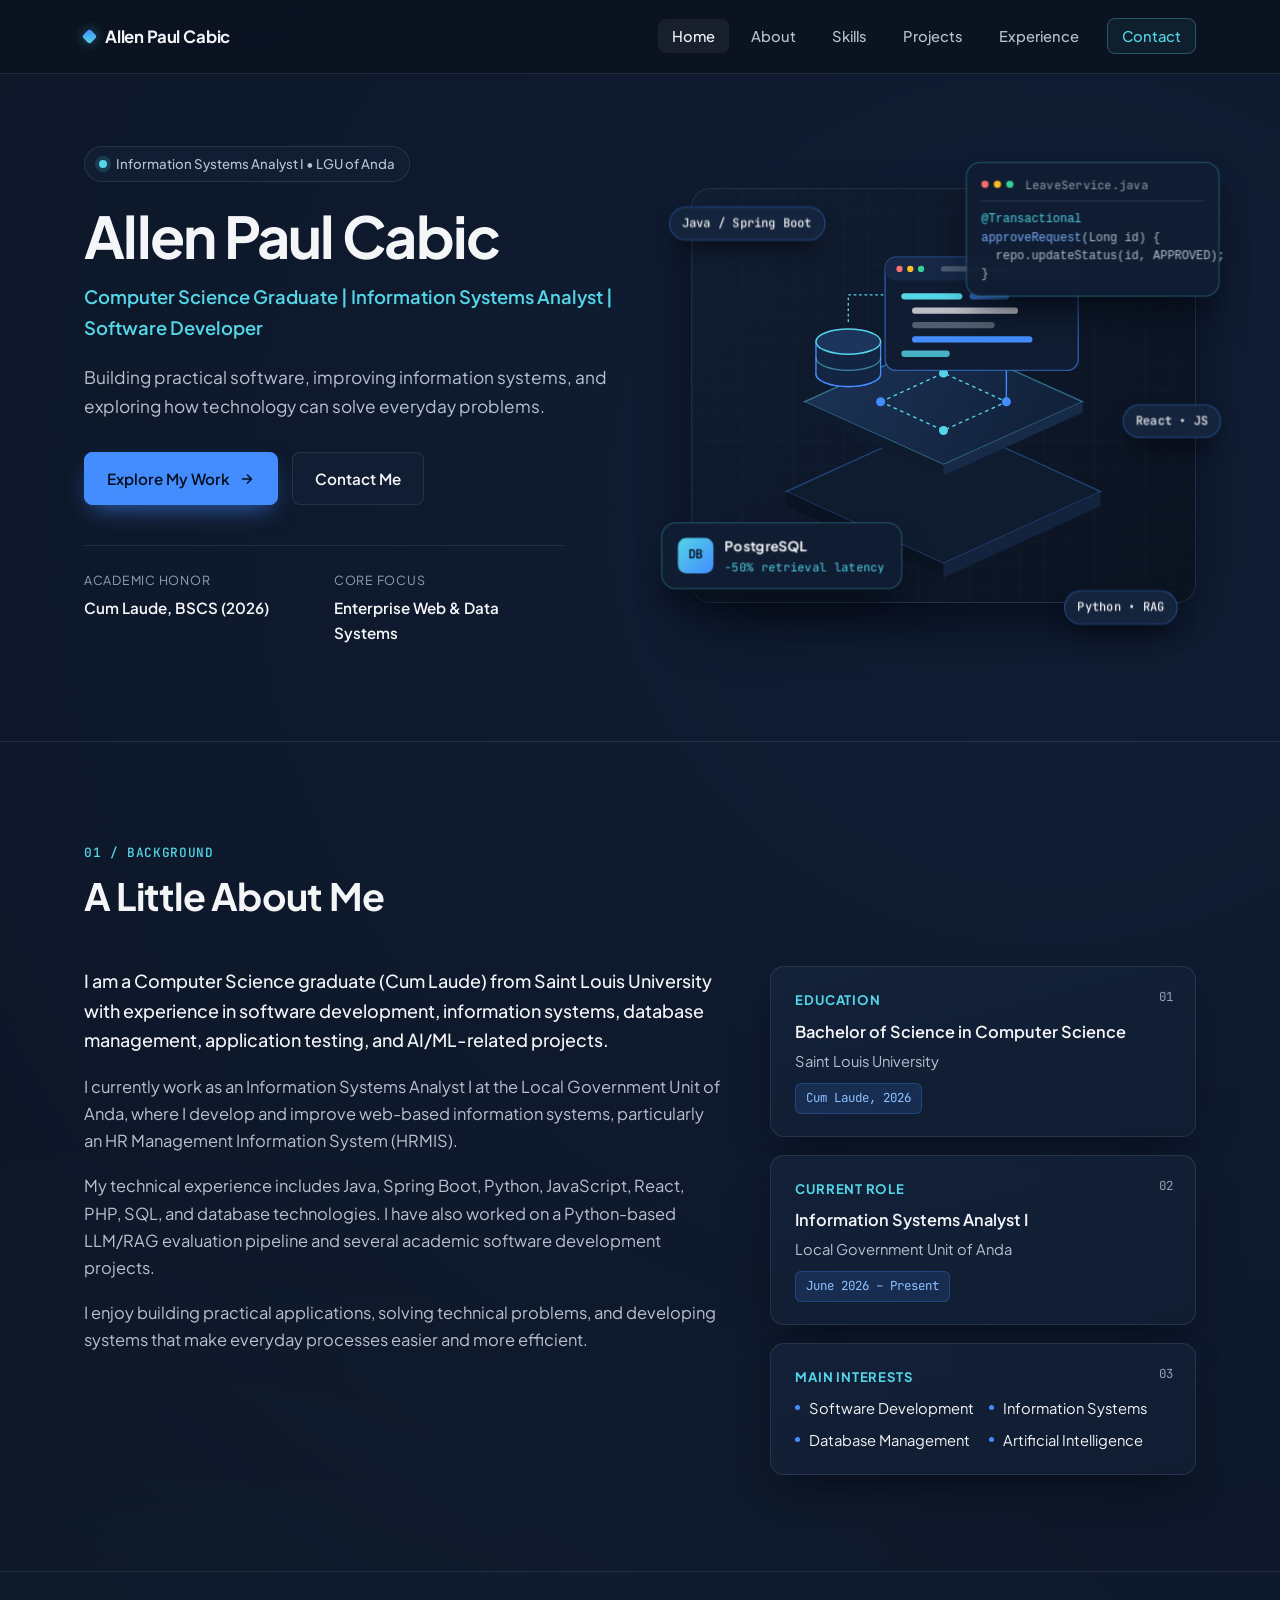
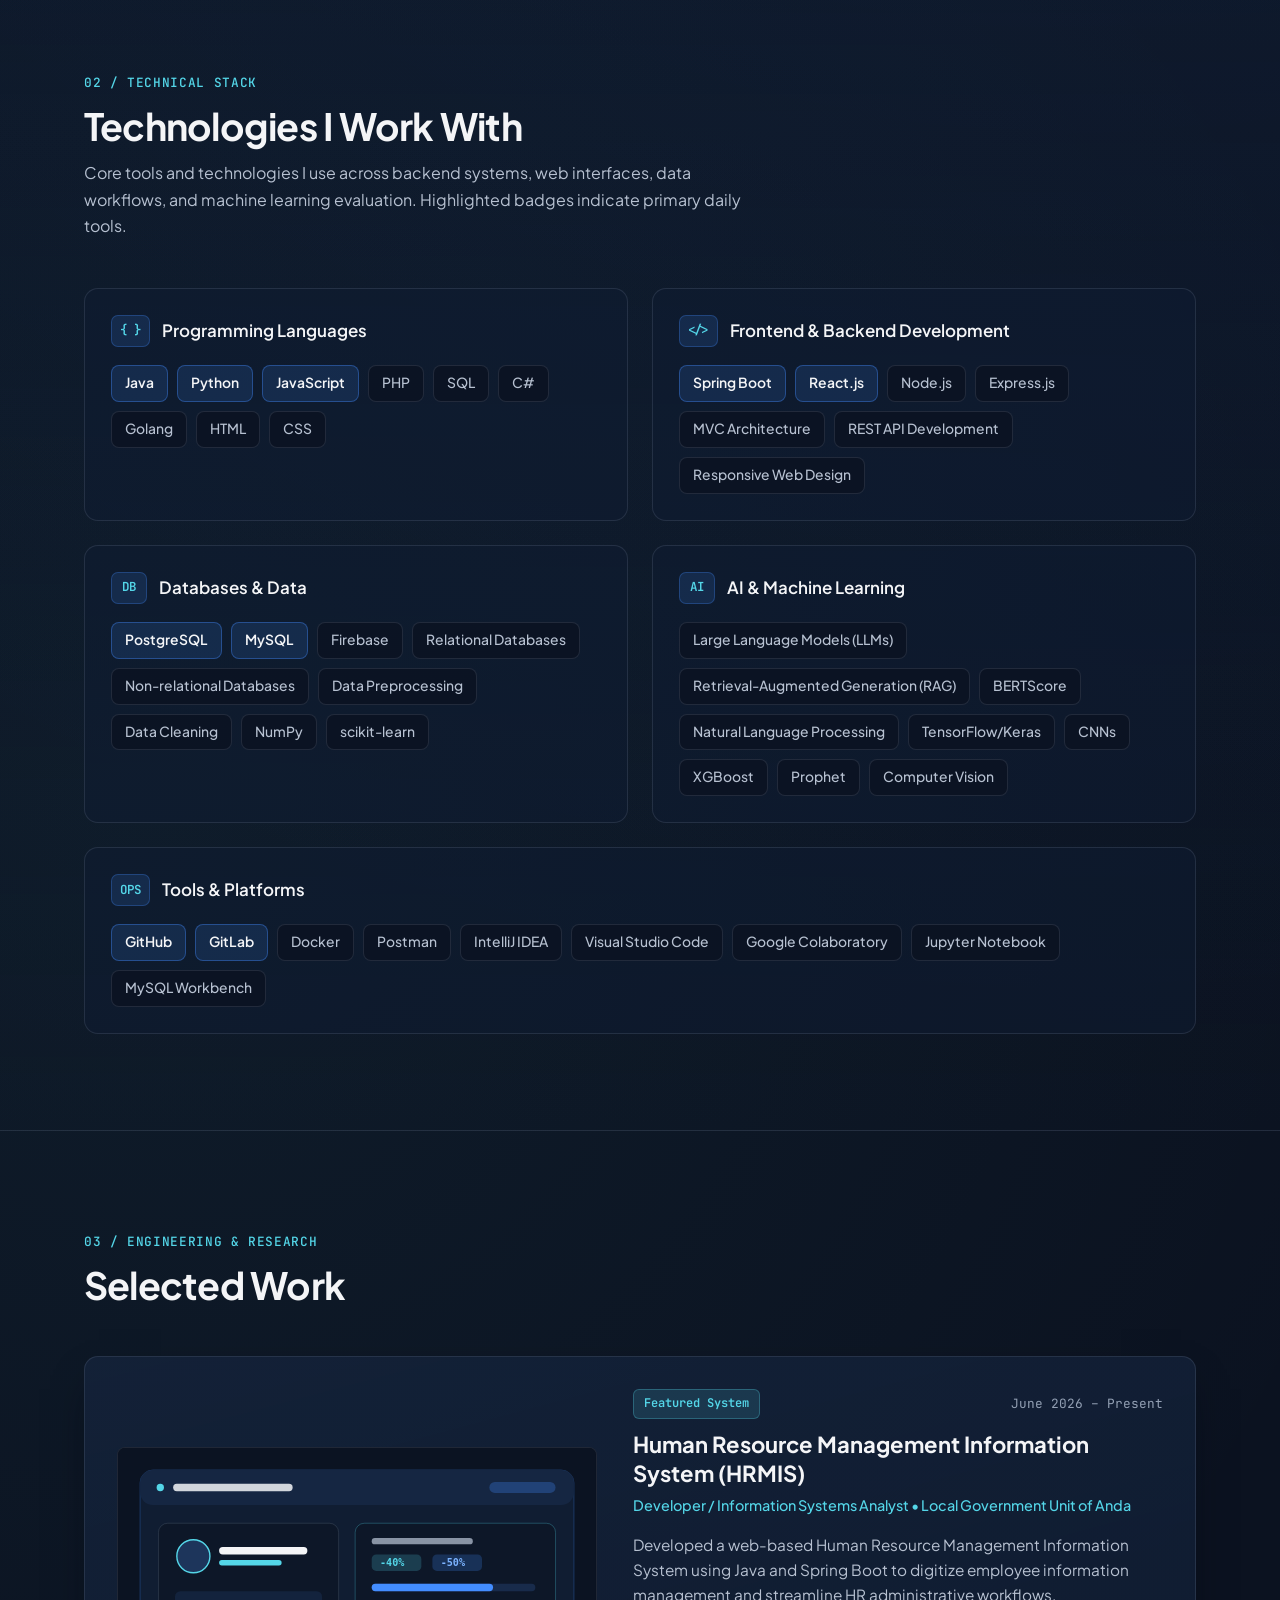
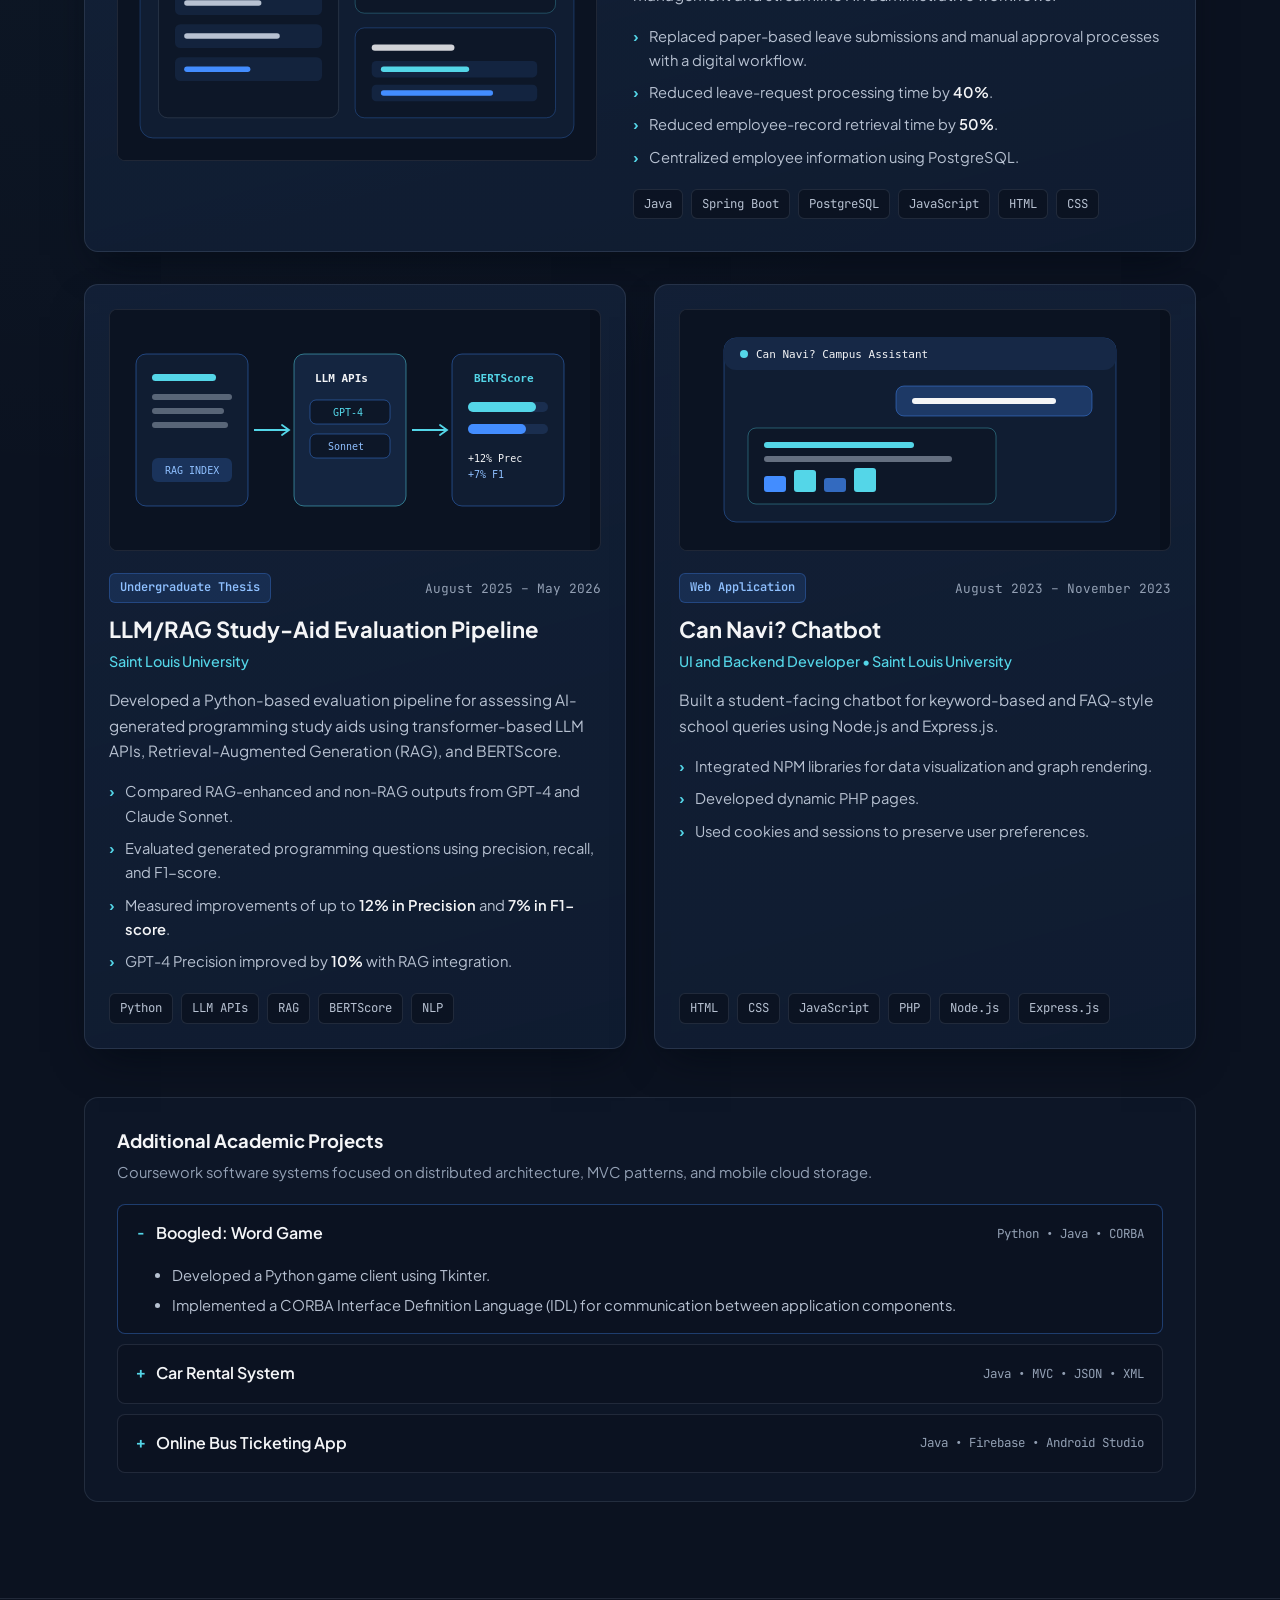
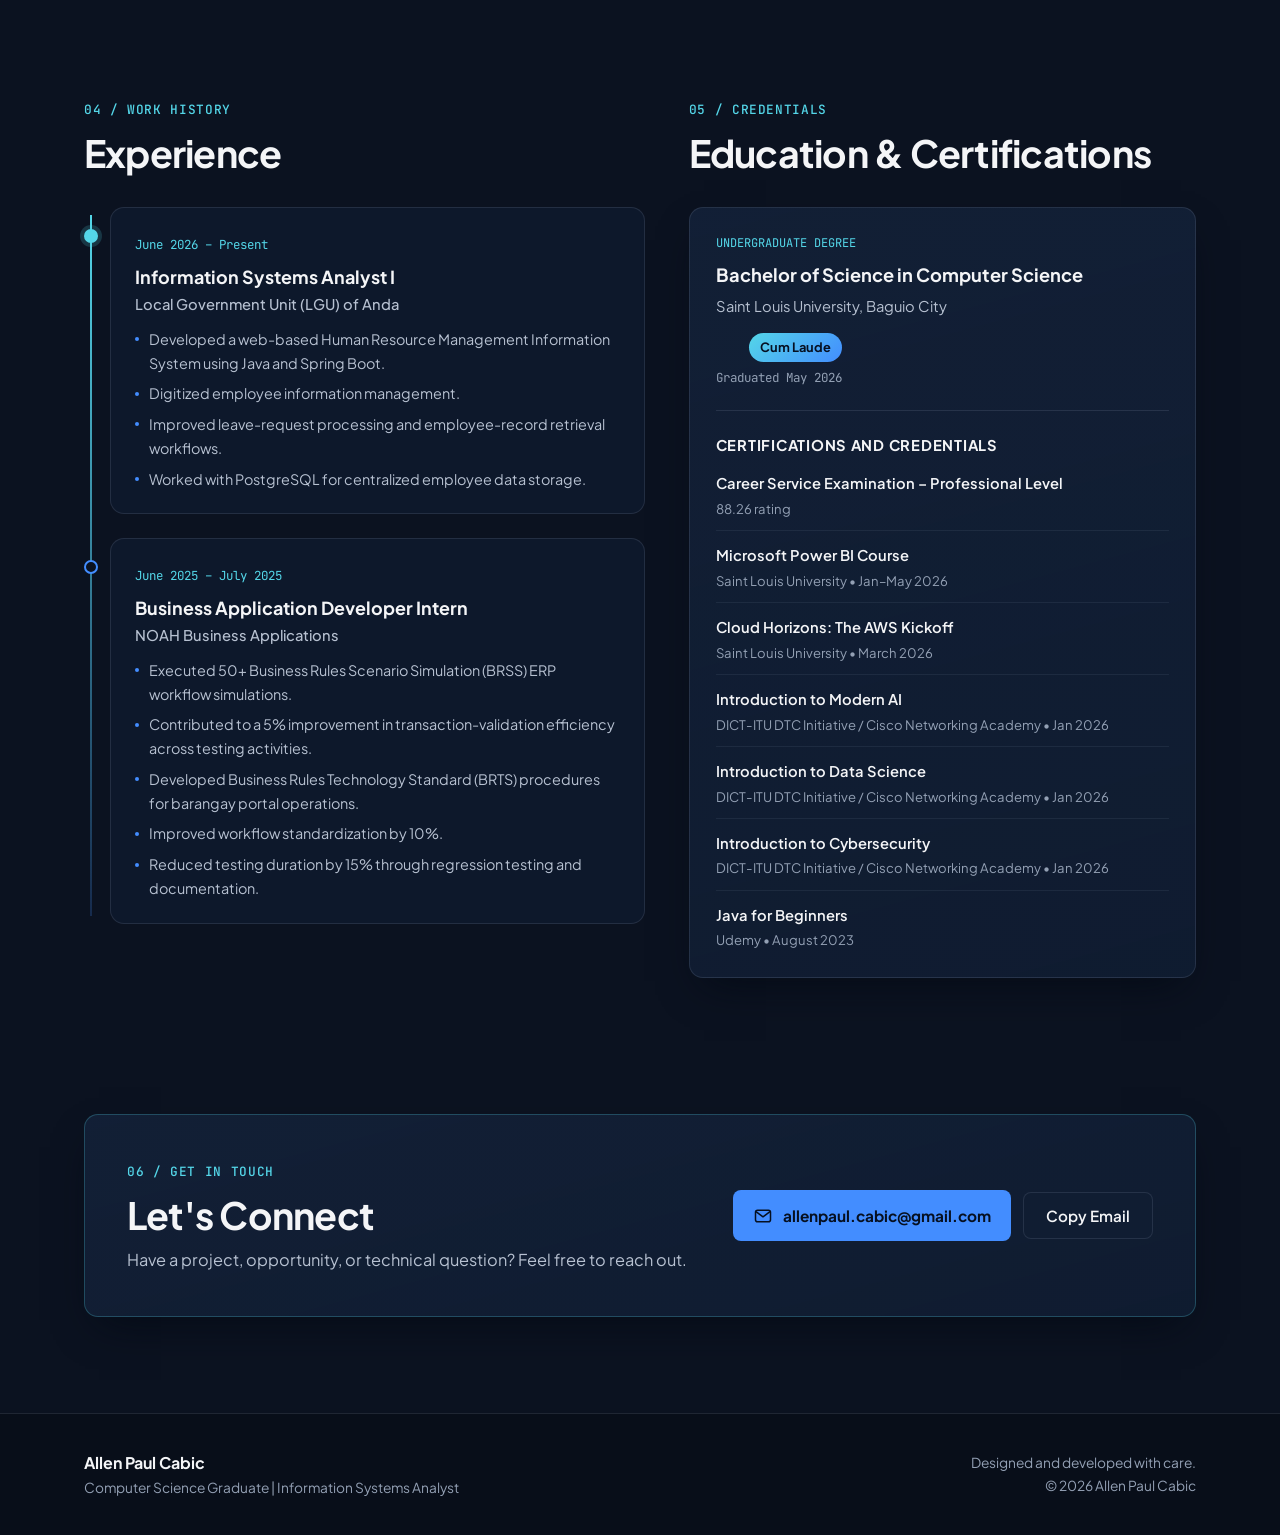
==== index.html @ 2d26e972 "Add files via upload" ====
<!DOCTYPE html>
<html lang="en">
<head>
  <meta charset="UTF-8" />
  <meta name="viewport" content="width=device-width, initial-scale=1.0" />
  <meta
    name="description"
    content="Portfolio of Allen Paul Cabic — Computer Science Graduate (Cum Laude), Information Systems Analyst I, and Software Developer specializing in enterprise web systems, databases, and applied AI."
  />
  <meta name="author" content="Allen Paul Cabic" />
  <title>Allen Paul Cabic | Information Systems Analyst &amp; Software Developer</title>
  <link rel="icon" type="image/svg+xml" href="assets/favicon.svg" />
  <link rel="preconnect" href="https://fonts.googleapis.com" />
  <link rel="preconnect" href="https://fonts.gstatic.com" crossorigin />
  <link
    href="https://fonts.googleapis.com/css2?family=JetBrains+Mono:wght@400;500&family=Plus+Jakarta+Sans:wght@400;500;600;700&display=swap"
    rel="stylesheet"
  />
  <link rel="stylesheet" href="css/style.css" />
</head>
<body>
  <a class="skip-link" href="#main-content">Skip to main content</a>

  <!-- Navigation Bar -->
  <header class="site-header" id="top">
    <nav class="nav-container" aria-label="Primary Navigation">
      <a href="#home" class="brand-logo">
        <span class="brand-mark" aria-hidden="true"></span>
        <span>Allen Paul Cabic</span>
      </a>

      <button
        class="nav-toggle"
        type="button"
        aria-expanded="false"
        aria-controls="nav-menu"
        aria-label="Toggle navigation menu"
      >
        <span class="hamburger-bar"></span>
        <span class="hamburger-bar"></span>
        <span class="hamburger-bar"></span>
      </button>

      <ul class="nav-links" id="nav-menu">
        <li><a href="#home" class="nav-link active">Home</a></li>
        <li><a href="#about" class="nav-link">About</a></li>
        <li><a href="#skills" class="nav-link">Skills</a></li>
        <li><a href="#projects" class="nav-link">Projects</a></li>
        <li><a href="#experience" class="nav-link">Experience</a></li>
        <li><a href="#contact" class="nav-link nav-cta">Contact</a></li>
      </ul>
    </nav>
  </header>

  <main id="main-content">
    <!-- Hero Section -->
    <section class="hero-section" id="home">
      <div class="container hero-grid">
        <div class="hero-copy">
          <div class="status-pill">
            <span class="status-dot" aria-hidden="true"></span>
            <span>Information Systems Analyst I &bull; LGU of Anda</span>
          </div>

          <h1 class="hero-title">Allen Paul Cabic</h1>

          <p class="hero-subtitle">
            Computer Science Graduate | Information Systems Analyst | Software Developer
          </p>

          <p class="hero-intro">
            Building practical software, improving information systems, and exploring how technology can solve everyday problems.
          </p>

          <div class="hero-actions">
            <a href="#projects" class="btn btn-primary">
              <span>Explore My Work</span>
              <svg width="16" height="16" viewBox="0 0 16 16" fill="none" aria-hidden="true">
                <path d="M3.5 8H12.5M12.5 8L8.5 4M12.5 8L8.5 12" stroke="currentColor" stroke-width="1.6" stroke-linecap="round" stroke-linejoin="round"/>
              </svg>
            </a>
            <a href="mailto:allenpaul.cabic@gmail.com" class="btn btn-secondary">
              <span>Contact Me</span>
            </a>
          </div>

          <dl class="hero-metrics" aria-label="Career Highlights">
            <div class="metric-item">
              <dt>Academic Honor</dt>
              <dd>Cum Laude, BSCS (2026)</dd>
            </div>
            <div class="metric-item">
              <dt>Core Focus</dt>
              <dd>Enterprise Web &amp; Data Systems</dd>
            </div>
          </dl>
        </div>

        <!-- 3D Layered Developer Workstation Visual -->
        <div class="hero-stage-wrapper">
          <div class="hero-3d-stage" id="hero-3d-stage">
            <div class="ambient-glow" aria-hidden="true"></div>

            <!-- Base Isometric Architectural Illustration -->
            <div class="layer-base">
              <img
                src="assets/hero-visual.svg"
                alt="3D layered software engineering workspace diagram showing backend service modules, PostgreSQL database architecture, and code editor interfaces"
                class="hero-illustration"
                width="560"
                height="460"
              />
            </div>

            <!-- Floating 3D Layer 1: Spring Boot Service Card -->
            <div class="float-panel panel-service" aria-hidden="true">
              <div class="panel-header">
                <span class="dot red"></span>
                <span class="dot yellow"></span>
                <span class="dot green"></span>
                <span class="panel-filename">LeaveService.java</span>
              </div>
              <pre class="panel-code"><code><span class="tok-kw">@Transactional</span>
<span class="tok-fn">approveRequest</span>(Long id) {
  repo.updateStatus(id, APPROVED);
}</code></pre>
            </div>

            <!-- Floating 3D Layer 2: Database Layer Chip -->
            <div class="float-panel panel-db" aria-hidden="true">
              <div class="db-icon">DB</div>
              <div>
                <span class="panel-label">PostgreSQL</span>
                <span class="panel-sub">-50% retrieval latency</span>
              </div>
            </div>

            <!-- Floating 3D Layer 3: Language & Stack Chips -->
            <div class="float-chip chip-java" aria-hidden="true">Java / Spring Boot</div>
            <div class="float-chip chip-python" aria-hidden="true">Python &bull; RAG</div>
            <div class="float-chip chip-react" aria-hidden="true">React &bull; JS</div>
          </div>
        </div>
      </div>
    </section>

    <!-- About Section -->
    <section class="section about-section" id="about">
      <div class="container">
        <div class="section-header">
          <span class="section-kicker">01 / Background</span>
          <h2 class="section-title">A Little About Me</h2>
        </div>

        <div class="about-layout">
          <div class="about-narrative">
            <p>
              I am a Computer Science graduate (Cum Laude) from Saint Louis University with experience in software development, information systems, database management, application testing, and AI/ML-related projects.
            </p>
            <p>
              I currently work as an Information Systems Analyst I at the Local Government Unit of Anda, where I develop and improve web-based information systems, particularly an HR Management Information System (HRMIS).
            </p>
            <p>
              My technical experience includes Java, Spring Boot, Python, JavaScript, React, PHP, SQL, and database technologies. I have also worked on a Python-based LLM/RAG evaluation pipeline and several academic software development projects.
            </p>
            <p>
              I enjoy building practical applications, solving technical problems, and developing systems that make everyday processes easier and more efficient.
            </p>
          </div>

          <div class="about-cards">
            <article class="depth-card info-card">
              <div class="card-index">01</div>
              <h3>Education</h3>
              <p class="card-primary">Bachelor of Science in Computer Science</p>
              <p class="card-secondary">Saint Louis University</p>
              <span class="card-tag">Cum Laude, 2026</span>
            </article>

            <article class="depth-card info-card">
              <div class="card-index">02</div>
              <h3>Current Role</h3>
              <p class="card-primary">Information Systems Analyst I</p>
              <p class="card-secondary">Local Government Unit of Anda</p>
              <span class="card-tag">June 2026 – Present</span>
            </article>

            <article class="depth-card info-card">
              <div class="card-index">03</div>
              <h3>Main Interests</h3>
              <ul class="interest-list">
                <li>Software Development</li>
                <li>Information Systems</li>
                <li>Database Management</li>
                <li>Artificial Intelligence</li>
              </ul>
            </article>
          </div>
        </div>
      </div>
    </section>

    <!-- Technical Skills Section -->
    <section class="section skills-section" id="skills">
      <div class="container">
        <div class="section-header">
          <span class="section-kicker">02 / Technical Stack</span>
          <h2 class="section-title">Technologies I Work With</h2>
          <p class="section-lead">
            Core tools and technologies I use across backend systems, web interfaces, data workflows, and machine learning evaluation. Highlighted badges indicate primary daily tools.
          </p>
        </div>

        <div class="skills-grid">
          <!-- Category 1 -->
          <div class="skill-group">
            <div class="skill-group-head">
              <span class="skill-code" aria-hidden="true">{ }</span>
              <h3>Programming Languages</h3>
            </div>
            <ul class="skill-tags">
              <li class="skill-tag priority">Java</li>
              <li class="skill-tag priority">Python</li>
              <li class="skill-tag priority">JavaScript</li>
              <li class="skill-tag">PHP</li>
              <li class="skill-tag">SQL</li>
              <li class="skill-tag">C#</li>
              <li class="skill-tag">Golang</li>
              <li class="skill-tag">HTML</li>
              <li class="skill-tag">CSS</li>
            </ul>
          </div>

          <!-- Category 2 -->
          <div class="skill-group">
            <div class="skill-group-head">
              <span class="skill-code" aria-hidden="true">&lt;/&gt;</span>
              <h3>Frontend &amp; Backend Development</h3>
            </div>
            <ul class="skill-tags">
              <li class="skill-tag priority">Spring Boot</li>
              <li class="skill-tag priority">React.js</li>
              <li class="skill-tag">Node.js</li>
              <li class="skill-tag">Express.js</li>
              <li class="skill-tag">MVC Architecture</li>
              <li class="skill-tag">REST API Development</li>
              <li class="skill-tag">Responsive Web Design</li>
            </ul>
          </div>

          <!-- Category 3 -->
          <div class="skill-group">
            <div class="skill-group-head">
              <span class="skill-code" aria-hidden="true">DB</span>
              <h3>Databases &amp; Data</h3>
            </div>
            <ul class="skill-tags">
              <li class="skill-tag priority">PostgreSQL</li>
              <li class="skill-tag priority">MySQL</li>
              <li class="skill-tag">Firebase</li>
              <li class="skill-tag">Relational Databases</li>
              <li class="skill-tag">Non-relational Databases</li>
              <li class="skill-tag">Data Preprocessing</li>
              <li class="skill-tag">Data Cleaning</li>
              <li class="skill-tag">NumPy</li>
              <li class="skill-tag">scikit-learn</li>
            </ul>
          </div>

          <!-- Category 4 -->
          <div class="skill-group">
            <div class="skill-group-head">
              <span class="skill-code" aria-hidden="true">AI</span>
              <h3>AI &amp; Machine Learning</h3>
            </div>
            <ul class="skill-tags">
              <li class="skill-tag">Large Language Models (LLMs)</li>
              <li class="skill-tag">Retrieval-Augmented Generation (RAG)</li>
              <li class="skill-tag">BERTScore</li>
              <li class="skill-tag">Natural Language Processing</li>
              <li class="skill-tag">TensorFlow/Keras</li>
              <li class="skill-tag">CNNs</li>
              <li class="skill-tag">XGBoost</li>
              <li class="skill-tag">Prophet</li>
              <li class="skill-tag">Computer Vision</li>
            </ul>
          </div>

          <!-- Category 5 -->
          <div class="skill-group skill-group-wide">
            <div class="skill-group-head">
              <span class="skill-code" aria-hidden="true">OPS</span>
              <h3>Tools &amp; Platforms</h3>
            </div>
            <ul class="skill-tags">
              <li class="skill-tag priority">GitHub</li>
              <li class="skill-tag priority">GitLab</li>
              <li class="skill-tag">Docker</li>
              <li class="skill-tag">Postman</li>
              <li class="skill-tag">IntelliJ IDEA</li>
              <li class="skill-tag">Visual Studio Code</li>
              <li class="skill-tag">Google Colaboratory</li>
              <li class="skill-tag">Jupyter Notebook</li>
              <li class="skill-tag">MySQL Workbench</li>
            </ul>
          </div>
        </div>
      </div>
    </section>

    <!-- Featured Projects Section -->
    <section class="section projects-section" id="projects">
      <div class="container">
        <div class="section-header">
          <span class="section-kicker">03 / Engineering &amp; Research</span>
          <h2 class="section-title">Selected Work</h2>
        </div>

        <!-- Flagship Featured Project -->
        <article class="project-featured depth-card" data-tilt>
          <div class="project-featured-visual">
            <img
              src="assets/project-hrmis.svg"
              alt="Architectural diagram of the Human Resource Management Information System showing employee records, leave routing, and PostgreSQL storage"
              width="520"
              height="340"
              loading="lazy"
            />
          </div>

          <div class="project-featured-body">
            <div class="project-meta-top">
              <span class="project-badge">Featured System</span>
              <span class="project-period">June 2026 – Present</span>
            </div>

            <h3 class="project-title">Human Resource Management Information System (HRMIS)</h3>
            <p class="project-role">
              Developer / Information Systems Analyst &bull; Local Government Unit of Anda
            </p>

            <p class="project-desc">
              Developed a web-based Human Resource Management Information System using Java and Spring Boot to digitize employee information management and streamline HR administrative workflows.
            </p>

            <ul class="project-highlights">
              <li>Replaced paper-based leave submissions and manual approval processes with a digital workflow.</li>
              <li>Reduced leave-request processing time by <strong>40%</strong>.</li>
              <li>Reduced employee-record retrieval time by <strong>50%</strong>.</li>
              <li>Centralized employee information using PostgreSQL.</li>
            </ul>

            <ul class="tech-pills" aria-label="Technologies used">
              <li>Java</li>
              <li>Spring Boot</li>
              <li>PostgreSQL</li>
              <li>JavaScript</li>
              <li>HTML</li>
              <li>CSS</li>
            </ul>
          </div>
        </article>

        <!-- Secondary Featured Projects (2-Column Asymmetric Split) -->
        <div class="projects-secondary-grid">
          <!-- Project 2 -->
          <article class="project-card depth-card" data-tilt>
            <div class="project-card-visual">
              <img
                src="assets/project-rag.svg"
                alt="Pipeline diagram comparing RAG-enhanced and baseline LLM study-aid generation evaluated with BERTScore"
                width="480"
                height="240"
                loading="lazy"
              />
            </div>

            <div class="project-card-body">
              <div class="project-meta-top">
                <span class="project-badge secondary">Undergraduate Thesis</span>
                <span class="project-period">August 2025 – May 2026</span>
              </div>

              <h3 class="project-title">LLM/RAG Study-Aid Evaluation Pipeline</h3>
              <p class="project-role">Saint Louis University</p>

              <p class="project-desc">
                Developed a Python-based evaluation pipeline for assessing AI-generated programming study aids using transformer-based LLM APIs, Retrieval-Augmented Generation (RAG), and BERTScore.
              </p>

              <ul class="project-highlights">
                <li>Compared RAG-enhanced and non-RAG outputs from GPT-4 and Claude Sonnet.</li>
                <li>Evaluated generated programming questions using precision, recall, and F1-score.</li>
                <li>Measured improvements of up to <strong>12% in Precision</strong> and <strong>7% in F1-score</strong>.</li>
                <li>GPT-4 Precision improved by <strong>10%</strong> with RAG integration.</li>
              </ul>

              <ul class="tech-pills" aria-label="Technologies used">
                <li>Python</li>
                <li>LLM APIs</li>
                <li>RAG</li>
                <li>BERTScore</li>
                <li>NLP</li>
              </ul>
            </div>
          </article>

          <!-- Project 3 -->
          <article class="project-card depth-card" data-tilt>
            <div class="project-card-visual">
              <img
                src="assets/project-cannavi.svg"
                alt="Interface schematic of the Can Navi student chatbot and session-aware campus query flow"
                width="480"
                height="240"
                loading="lazy"
              />
            </div>

            <div class="project-card-body">
              <div class="project-meta-top">
                <span class="project-badge secondary">Web Application</span>
                <span class="project-period">August 2023 – November 2023</span>
              </div>

              <h3 class="project-title">Can Navi? Chatbot</h3>
              <p class="project-role">UI and Backend Developer &bull; Saint Louis University</p>

              <p class="project-desc">
                Built a student-facing chatbot for keyword-based and FAQ-style school queries using Node.js and Express.js.
              </p>

              <ul class="project-highlights">
                <li>Integrated NPM libraries for data visualization and graph rendering.</li>
                <li>Developed dynamic PHP pages.</li>
                <li>Used cookies and sessions to preserve user preferences.</li>
              </ul>

              <ul class="tech-pills" aria-label="Technologies used">
                <li>HTML</li>
                <li>CSS</li>
                <li>JavaScript</li>
                <li>PHP</li>
                <li>Node.js</li>
                <li>Express.js</li>
              </ul>
            </div>
          </article>
        </div>

        <!-- Additional Academic Projects -->
        <div class="academic-archive">
          <div class="archive-header">
            <h3>Additional Academic Projects</h3>
            <p>Coursework software systems focused on distributed architecture, MVC patterns, and mobile cloud storage.</p>
          </div>

          <div class="archive-list">
            <details class="archive-item" open>
              <summary class="archive-summary">
                <span class="archive-title">Boogled: Word Game</span>
                <span class="archive-tech-inline">Python &bull; Java &bull; CORBA</span>
              </summary>
              <div class="archive-content">
                <ul>
                  <li>Developed a Python game client using Tkinter.</li>
                  <li>Implemented a CORBA Interface Definition Language (IDL) for communication between application components.</li>
                </ul>
              </div>
            </details>

            <details class="archive-item">
              <summary class="archive-summary">
                <span class="archive-title">Car Rental System</span>
                <span class="archive-tech-inline">Java &bull; MVC &bull; JSON &bull; XML</span>
              </summary>
              <div class="archive-content">
                <ul>
                  <li>Built a Java client-server application using MVC architecture.</li>
                  <li>Used JSON and XML to store and retrieve rental records.</li>
                </ul>
              </div>
            </details>

            <details class="archive-item">
              <summary class="archive-summary">
                <span class="archive-title">Online Bus Ticketing App</span>
                <span class="archive-tech-inline">Java &bull; Firebase &bull; Android Studio</span>
              </summary>
              <div class="archive-content">
                <ul>
                  <li>Integrated Firebase for online data management.</li>
                  <li>Created reusable methods and functions.</li>
                  <li>Improved application stability and maintainability.</li>
                </ul>
              </div>
            </details>
          </div>
        </div>
      </div>
    </section>

    <!-- Experience & Education Section -->
    <section class="section career-section" id="experience">
      <div class="container">
        <div class="career-grid">
          <!-- Experience Timeline -->
          <div class="experience-column">
            <div class="section-header compact">
              <span class="section-kicker">04 / Work History</span>
              <h2 class="section-title">Experience</h2>
            </div>

            <div class="timeline">
              <article class="timeline-item">
                <div class="timeline-marker active" aria-hidden="true"></div>
                <div class="timeline-card">
                  <span class="timeline-date">June 2026 – Present</span>
                  <h3>Information Systems Analyst I</h3>
                  <p class="timeline-org">Local Government Unit (LGU) of Anda</p>
                  <ul class="timeline-list">
                    <li>Developed a web-based Human Resource Management Information System using Java and Spring Boot.</li>
                    <li>Digitized employee information management.</li>
                    <li>Improved leave-request processing and employee-record retrieval workflows.</li>
                    <li>Worked with PostgreSQL for centralized employee data storage.</li>
                  </ul>
                </div>
              </article>

              <article class="timeline-item">
                <div class="timeline-marker" aria-hidden="true"></div>
                <div class="timeline-card">
                  <span class="timeline-date">June 2025 – July 2025</span>
                  <h3>Business Application Developer Intern</h3>
                  <p class="timeline-org">NOAH Business Applications</p>
                  <ul class="timeline-list">
                    <li>Executed 50+ Business Rules Scenario Simulation (BRSS) ERP workflow simulations.</li>
                    <li>Contributed to a 5% improvement in transaction-validation efficiency across testing activities.</li>
                    <li>Developed Business Rules Technology Standard (BRTS) procedures for barangay portal operations.</li>
                    <li>Improved workflow standardization by 10%.</li>
                    <li>Reduced testing duration by 15% through regression testing and documentation.</li>
                  </ul>
                </div>
              </article>
            </div>
          </div>

          <!-- Education & Certifications -->
          <div class="education-column" id="education">
            <div class="section-header compact">
              <span class="section-kicker">05 / Credentials</span>
              <h2 class="section-title">Education &amp; Certifications</h2>
            </div>

            <div class="education-panel depth-card">
              <div class="degree-header">
                <div>
                  <span class="degree-label">Undergraduate Degree</span>
                  <h3>Bachelor of Science in Computer Science</h3>
                  <p class="degree-school">Saint Louis University, Baguio City</p>
                </div>
                <div class="degree-badges">
                  <span class="honor-pill">Cum Laude</span>
                  <span class="grad-date">Graduated May 2026</span>
                </div>
              </div>

              <hr class="panel-divider" />

              <h4 class="cert-heading">Certifications and Credentials</h4>
              <ul class="cert-list">
                <li>
                  <span class="cert-name">Career Service Examination – Professional Level</span>
                  <span class="cert-meta">88.26 rating</span>
                </li>
                <li>
                  <span class="cert-name">Microsoft Power BI Course</span>
                  <span class="cert-meta">Saint Louis University &bull; Jan–May 2026</span>
                </li>
                <li>
                  <span class="cert-name">Cloud Horizons: The AWS Kickoff</span>
                  <span class="cert-meta">Saint Louis University &bull; March 2026</span>
                </li>
                <li>
                  <span class="cert-name">Introduction to Modern AI</span>
                  <span class="cert-meta">DICT-ITU DTC Initiative / Cisco Networking Academy &bull; Jan 2026</span>
                </li>
                <li>
                  <span class="cert-name">Introduction to Data Science</span>
                  <span class="cert-meta">DICT-ITU DTC Initiative / Cisco Networking Academy &bull; Jan 2026</span>
                </li>
                <li>
                  <span class="cert-name">Introduction to Cybersecurity</span>
                  <span class="cert-meta">DICT-ITU DTC Initiative / Cisco Networking Academy &bull; Jan 2026</span>
                </li>
                <li>
                  <span class="cert-name">Java for Beginners</span>
                  <span class="cert-meta">Udemy &bull; August 2023</span>
                </li>
              </ul>
            </div>
          </div>
        </div>
      </div>
    </section>

    <!-- Contact Section -->
    <section class="section contact-section" id="contact">
      <div class="container">
        <div class="contact-box depth-card">
          <div class="contact-copy">
            <span class="section-kicker">06 / Get In Touch</span>
            <h2 class="section-title">Let's Connect</h2>
            <p class="contact-text">
              Have a project, opportunity, or technical question? Feel free to reach out.
            </p>
          </div>

          <div class="contact-actions">
            <a href="mailto:allenpaul.cabic@gmail.com" class="email-link">
              <svg width="20" height="20" viewBox="0 0 24 24" fill="none" aria-hidden="true">
                <rect x="3" y="5" width="18" height="14" rx="2.5" stroke="currentColor" stroke-width="1.8"/>
                <path d="M4 7L12 13L20 7" stroke="currentColor" stroke-width="1.8" stroke-linecap="round" stroke-linejoin="round"/>
              </svg>
              <span>allenpaul.cabic@gmail.com</span>
            </a>

            <button
              type="button"
              class="btn btn-secondary copy-btn"
              id="copy-email-btn"
              data-email="allenpaul.cabic@gmail.com"
            >
              <span id="copy-btn-label">Copy Email</span>
            </button>
            <span class="sr-only" id="copy-status" aria-live="polite"></span>
          </div>
        </div>
      </div>
    </section>
  </main>

  <!-- Footer -->
  <footer class="site-footer">
    <div class="container footer-inner">
      <div>
        <p class="footer-name">Allen Paul Cabic</p>
        <p class="footer-role">Computer Science Graduate | Information Systems Analyst</p>
      </div>
      <div class="footer-right">
        <p class="footer-note">Designed and developed with care.</p>
        <p class="footer-copy">&copy; <span id="current-year">2026</span> Allen Paul Cabic</p>
      </div>
    </div>
  </footer>

  <script src="js/script.js"></script>
</body>
</html>
---- css/style.css ----
/* ==========================================================================
   Allen Paul Cabic — Personal Portfolio Stylesheet
   Palette: Deep Navy, Midnight Slate, Off-White, Electric Blue & Cyan
   ========================================================================== */

:root {
  /* Core Palette */
  --bg-dark: #0B1220;
  --bg-navy: #101D32;
  --bg-elevated: #15243D;
  --bg-card: rgba(16, 29, 50, 0.78);
  --text-primary: #F4F5F7;
  --text-secondary: #B7C1D1;
  --text-muted: #93A0B4;
  --accent-blue: #438DFF;
  --accent-cyan: #54D6E8;

  /* Borders & Depth */
  --border-subtle: rgba(148, 163, 184, 0.16);
  --border-highlight: rgba(84, 214, 232, 0.34);
  --shadow-card: 0 18px 40px -15px rgba(3, 8, 18, 0.75);
  --shadow-3d: 0 28px 60px -18px rgba(2, 6, 15, 0.88);

  /* Typography */
  --font-sans: 'Plus Jakarta Sans', -apple-system, BlinkMacSystemFont, 'Segoe UI', Roboto, sans-serif;
  --font-mono: 'JetBrains Mono', ui-monospace, SFMono-Regular, Menlo, Consolas, monospace;

  /* Layout & Spacing */
  --container-max: 1160px;
  --nav-height: 74px;
  --radius-sm: 8px;
  --radius-md: 14px;
  --radius-lg: 20px;

  /* Motion */
  --ease-out: cubic-bezier(0.22, 1, 0.36, 1);
}

/* Reset & Base */
*,
*::before,
*::after {
  box-sizing: border-box;
}

html {
  scroll-behavior: smooth;
  scroll-padding-top: calc(var(--nav-height) + 20px);
}

body {
  margin: 0;
  font-family: var(--font-sans);
  background-color: var(--bg-dark);
  color: var(--text-primary);
  line-height: 1.65;
  -webkit-font-smoothing: antialiased;
  overflow-x: hidden;
  background-image:
    radial-gradient(circle at 82% 8%, rgba(67, 141, 255, 0.09), transparent 36%),
    radial-gradient(circle at 12% 38%, rgba(84, 214, 232, 0.05), transparent 32%);
}

img,
svg {
  display: block;
  max-width: 100%;
  height: auto;
}

a {
  color: inherit;
  text-decoration: none;
}

ul,
ol,
dl {
  margin: 0;
  padding: 0;
  list-style: none;
}

h1,
h2,
h3,
h4,
p,
dd,
dt {
  margin: 0;
}

/* Accessibility Helpers */
.skip-link {
  position: absolute;
  top: -48px;
  left: 16px;
  background: var(--accent-blue);
  color: #07101E;
  font-weight: 700;
  padding: 10px 16px;
  border-radius: var(--radius-sm);
  z-index: 1000;
  transition: top 0.2s ease;
}

.skip-link:focus {
  top: 14px;
}

.sr-only {
  position: absolute;
  width: 1px;
  height: 1px;
  padding: 0;
  margin: -1px;
  overflow: hidden;
  clip: rect(0, 0, 0, 0);
  white-space: nowrap;
  border: 0;
}

:focus-visible {
  outline: 2px solid var(--accent-cyan);
  outline-offset: 3px;
}

/* Layout Container */
.container {
  width: 100%;
  max-width: var(--container-max);
  margin: 0 auto;
  padding: 0 24px;
}

.section {
  padding: 96px 0;
  position: relative;
}

/* ==========================================================================
   Navigation Bar
   ========================================================================== */
.site-header {
  position: sticky;
  top: 0;
  z-index: 500;
  height: var(--nav-height);
  background: rgba(11, 18, 32, 0.84);
  backdrop-filter: blur(12px);
  -webkit-backdrop-filter: blur(12px);
  border-bottom: 1px solid var(--border-subtle);
}

.nav-container {
  max-width: var(--container-max);
  height: 100%;
  margin: 0 auto;
  padding: 0 24px;
  display: flex;
  align-items: center;
  justify-content: space-between;
}

.brand-logo {
  display: inline-flex;
  align-items: center;
  gap: 10px;
  font-weight: 700;
  font-size: 1.05rem;
  letter-spacing: -0.01em;
  color: var(--text-primary);
}

.brand-mark {
  width: 11px;
  height: 11px;
  border-radius: 3px;
  background: linear-gradient(135deg, var(--accent-blue), var(--accent-cyan));
  transform: rotate(45deg);
  box-shadow: 0 0 12px rgba(84, 214, 232, 0.45);
}

.nav-links {
  display: flex;
  align-items: center;
  gap: 8px;
}

.nav-link {
  padding: 8px 14px;
  font-size: 0.92rem;
  font-weight: 500;
  color: var(--text-secondary);
  border-radius: var(--radius-sm);
  transition: color 0.2s ease, background-color 0.2s ease;
}

.nav-link:hover,
.nav-link.active {
  color: var(--text-primary);
  background: rgba(255, 255, 255, 0.05);
}

.nav-link.nav-cta {
  margin-left: 6px;
  color: var(--accent-cyan);
  border: 1px solid rgba(84, 214, 232, 0.32);
  background: rgba(84, 214, 232, 0.06);
}

.nav-link.nav-cta:hover {
  background: rgba(84, 214, 232, 0.14);
}

.nav-toggle {
  display: none;
  flex-direction: column;
  justify-content: center;
  gap: 5px;
  width: 42px;
  height: 42px;
  background: transparent;
  border: 1px solid var(--border-subtle);
  border-radius: var(--radius-sm);
  cursor: pointer;
  padding: 9px;
}

.hamburger-bar {
  width: 100%;
  height: 2px;
  background: var(--text-primary);
  border-radius: 2px;
  transition: transform 0.25s ease, opacity 0.25s ease;
}

/* ==========================================================================
   Hero Section & 3D Layered Stage
   ========================================================================== */
.hero-section {
  padding: 72px 0 96px;
  border-bottom: 1px solid var(--border-subtle);
}

.hero-grid {
  display: grid;
  grid-template-columns: 1.05fr 0.95fr;
  align-items: center;
  gap: 48px;
}

.status-pill {
  display: inline-flex;
  align-items: center;
  gap: 9px;
  padding: 6px 14px;
  border-radius: 999px;
  background: var(--bg-navy);
  border: 1px solid var(--border-subtle);
  font-size: 0.83rem;
  font-weight: 500;
  color: var(--text-secondary);
  margin-bottom: 22px;
}

.status-dot {
  width: 8px;
  height: 8px;
  border-radius: 50%;
  background: var(--accent-cyan);
  box-shadow: 0 0 0 4px rgba(84, 214, 232, 0.16);
}

.hero-title {
  font-size: clamp(2.4rem, 4.5vw, 3.65rem);
  font-weight: 700;
  line-height: 1.12;
  letter-spacing: -0.03em;
  color: var(--text-primary);
  margin-bottom: 14px;
}

.hero-subtitle {
  font-size: clamp(1rem, 1.5vw, 1.15rem);
  font-weight: 600;
  color: var(--accent-cyan);
  margin-bottom: 20px;
}

.hero-intro {
  font-size: 1.08rem;
  color: var(--text-secondary);
  max-width: 54ch;
  margin-bottom: 32px;
}

.hero-actions {
  display: flex;
  flex-wrap: wrap;
  gap: 14px;
  margin-bottom: 40px;
}

/* Buttons */
.btn {
  display: inline-flex;
  align-items: center;
  justify-content: center;
  gap: 9px;
  padding: 13px 22px;
  border-radius: var(--radius-sm);
  font-family: var(--font-sans);
  font-size: 0.95rem;
  font-weight: 600;
  cursor: pointer;
  transition: transform 0.2s var(--ease-out), background-color 0.2s ease, border-color 0.2s ease, box-shadow 0.2s ease;
}

.btn-primary {
  background: var(--accent-blue);
  color: #061021;
  border: 1px solid var(--accent-blue);
  box-shadow: 0 10px 24px -8px rgba(67, 141, 255, 0.65);
}

.btn-primary:hover {
  background: #5B9CFF;
  transform: translateY(-2px);
}

.btn-secondary {
  background: var(--bg-navy);
  color: var(--text-primary);
  border: 1px solid var(--border-subtle);
}

.btn-secondary:hover {
  border-color: var(--accent-cyan);
  background: var(--bg-elevated);
  transform: translateY(-2px);
}

/* Hero Metrics Strip */
.hero-metrics {
  display: grid;
  grid-template-columns: repeat(2, minmax(0, 1fr));
  gap: 20px;
  padding-top: 24px;
  border-top: 1px solid var(--border-subtle);
  max-width: 480px;
}

.metric-item dt {
  font-size: 0.78rem;
  text-transform: uppercase;
  letter-spacing: 0.06em;
  color: var(--text-muted);
  margin-bottom: 4px;
}

.metric-item dd {
  font-size: 0.95rem;
  font-weight: 600;
  color: var(--text-primary);
}

/* 3D Workstation Illustration Stage */
.hero-stage-wrapper {
  perspective: 1100px;
  display: flex;
  justify-content: center;
}

.hero-3d-stage {
  position: relative;
  width: 100%;
  max-width: 520px;
  transform-style: preserve-3d;
  transition: transform 0.18s ease-out;
}

.ambient-glow {
  position: absolute;
  inset: 12%;
  background: radial-gradient(circle, rgba(67, 141, 255, 0.22), rgba(84, 214, 232, 0.06) 55%, transparent 72%);
  filter: blur(24px);
  z-index: 0;
  pointer-events: none;
}

.layer-base {
  position: relative;
  z-index: 1;
  transform: translateZ(0px);
  border-radius: var(--radius-lg);
  border: 1px solid var(--border-subtle);
  background: linear-gradient(160deg, rgba(16, 29, 50, 0.9), rgba(11, 18, 32, 0.95));
  box-shadow: var(--shadow-3d);
  overflow: hidden;
}

.hero-illustration {
  width: 100%;
  height: auto;
}

/* Elevated 3D Floating Panels */
.float-panel {
  position: absolute;
  z-index: 2;
  background: rgba(16, 29, 50, 0.94);
  border: 1px solid var(--border-highlight);
  border-radius: var(--radius-md);
  box-shadow: 0 20px 35px -12px rgba(2, 6, 15, 0.85);
  pointer-events: none;
}

.panel-service {
  top: -18px;
  right: -14px;
  width: 245px;
  padding: 12px 14px;
  transform: translateZ(38px);
  animation: floatSlow 6s ease-in-out infinite;
}

.panel-header {
  display: flex;
  align-items: center;
  gap: 5px;
  margin-bottom: 8px;
  padding-bottom: 6px;
  border-bottom: 1px solid var(--border-subtle);
}

.dot {
  width: 7px;
  height: 7px;
  border-radius: 50%;
}

.dot.red { background: #F87171; }
.dot.yellow { background: #FBBF24; }
.dot.green { background: #34D399; }

.panel-filename {
  margin-left: 6px;
  font-family: var(--font-mono);
  font-size: 0.7rem;
  color: var(--text-muted);
}

.panel-code {
  margin: 0;
  font-family: var(--font-mono);
  font-size: 0.72rem;
  line-height: 1.45;
  color: var(--text-secondary);
}

.tok-kw { color: var(--accent-cyan); }
.tok-fn { color: #7CB3FF; }

.panel-db {
  bottom: 22px;
  left: -18px;
  display: flex;
  align-items: center;
  gap: 11px;
  padding: 11px 15px;
  transform: translateZ(46px);
  animation: floatSlow 7s ease-in-out infinite reverse;
}

.db-icon {
  width: 34px;
  height: 34px;
  border-radius: 8px;
  display: grid;
  place-items: center;
  font-family: var(--font-mono);
  font-size: 0.75rem;
  font-weight: 700;
  color: #061021;
  background: linear-gradient(135deg, var(--accent-cyan), var(--accent-blue));
}

.panel-label {
  display: block;
  font-size: 0.82rem;
  font-weight: 700;
  color: var(--text-primary);
}

.panel-sub {
  display: block;
  font-family: var(--font-mono);
  font-size: 0.7rem;
  color: var(--accent-cyan);
}

.float-chip {
  position: absolute;
  z-index: 3;
  padding: 6px 12px;
  border-radius: 999px;
  background: var(--bg-elevated);
  border: 1px solid rgba(67, 141, 255, 0.4);
  font-family: var(--font-mono);
  font-size: 0.73rem;
  font-weight: 500;
  color: var(--text-primary);
  box-shadow: 0 12px 24px -8px rgba(0, 0, 0, 0.7);
  pointer-events: none;
}

.chip-java {
  top: 24px;
  left: -14px;
  transform: translateZ(32px);
}

.chip-python {
  bottom: -14px;
  right: 26px;
  transform: translateZ(36px);
}

.chip-react {
  top: 52%;
  right: -18px;
  transform: translateZ(28px);
}

@keyframes floatSlow {
  0%, 100% {
    margin-top: 0px;
  }
  50% {
    margin-top: -8px;
  }
}

/* ==========================================================================
   Section Headers & Shared 3D Depth Cards
   ========================================================================== */
.section-header {
  margin-bottom: 48px;
  max-width: 660px;
}

.section-header.compact {
  margin-bottom: 32px;
}

.section-kicker {
  display: inline-block;
  font-family: var(--font-mono);
  font-size: 0.8rem;
  font-weight: 500;
  letter-spacing: 0.05em;
  text-transform: uppercase;
  color: var(--accent-cyan);
  margin-bottom: 10px;
}

.section-title {
  font-size: clamp(1.75rem, 3vw, 2.35rem);
  font-weight: 700;
  line-height: 1.2;
  letter-spacing: -0.02em;
  color: var(--text-primary);
}

.section-lead {
  margin-top: 12px;
  font-size: 1rem;
  color: var(--text-secondary);
}

.depth-card {
  background: linear-gradient(165deg, rgba(21, 36, 61, 0.75), rgba(16, 29, 50, 0.92));
  border: 1px solid var(--border-subtle);
  border-radius: var(--radius-md);
  box-shadow: var(--shadow-card);
  transition: transform 0.25s var(--ease-out), border-color 0.25s ease, box-shadow 0.25s ease;
}

.depth-card:hover {
  border-color: rgba(84, 214, 232, 0.32);
}

/* ==========================================================================
   About Section (Asymmetric Editorial Layout)
   ========================================================================== */
.about-layout {
  display: grid;
  grid-template-columns: 1.2fr 0.8fr;
  gap: 48px;
  align-items: start;
}

.about-narrative {
  display: flex;
  flex-direction: column;
  gap: 18px;
  font-size: 1.03rem;
  color: var(--text-secondary);
}

.about-narrative p:first-child {
  font-size: 1.12rem;
  color: var(--text-primary);
  font-weight: 500;
}

.about-cards {
  display: flex;
  flex-direction: column;
  gap: 18px;
}

.info-card {
  position: relative;
  padding: 22px 24px;
}

.info-card:hover {
  transform: translateY(-3px);
}

.card-index {
  position: absolute;
  top: 20px;
  right: 22px;
  font-family: var(--font-mono);
  font-size: 0.78rem;
  color: var(--text-muted);
}

.info-card h3 {
  font-size: 0.82rem;
  text-transform: uppercase;
  letter-spacing: 0.06em;
  color: var(--accent-cyan);
  margin-bottom: 8px;
}

.card-primary {
  font-size: 1.02rem;
  font-weight: 600;
  color: var(--text-primary);
  margin-bottom: 3px;
}

.card-secondary {
  font-size: 0.92rem;
  color: var(--text-secondary);
  margin-bottom: 10px;
}

.card-tag {
  display: inline-block;
  font-family: var(--font-mono);
  font-size: 0.78rem;
  padding: 4px 10px;
  border-radius: 6px;
  background: rgba(67, 141, 255, 0.14);
  color: #8FC0FF;
  border: 1px solid rgba(67, 141, 255, 0.25);
}

.interest-list {
  display: grid;
  grid-template-columns: repeat(2, minmax(0, 1fr));
  gap: 8px 12px;
  font-size: 0.92rem;
  color: var(--text-primary);
}

.interest-list li {
  position: relative;
  padding-left: 14px;
}

.interest-list li::before {
  content: "";
  position: absolute;
  left: 0;
  top: 0.62em;
  width: 5px;
  height: 5px;
  border-radius: 50%;
  background: var(--accent-blue);
}

/* ==========================================================================
   Technical Skills Section
   ========================================================================== */
.skills-section {
  background: linear-gradient(180deg, rgba(16, 29, 50, 0.28), rgba(11, 18, 32, 0));
  border-top: 1px solid var(--border-subtle);
  border-bottom: 1px solid var(--border-subtle);
}

.skills-grid {
  display: grid;
  grid-template-columns: repeat(2, minmax(0, 1fr));
  gap: 24px;
}

.skill-group {
  padding: 26px;
  border-radius: var(--radius-md);
  background: rgba(16, 29, 50, 0.55);
  border: 1px solid var(--border-subtle);
}

.skill-group-wide {
  grid-column: 1 / -1;
}

.skill-group-head {
  display: flex;
  align-items: center;
  gap: 12px;
  margin-bottom: 18px;
}

.skill-code {
  display: inline-grid;
  place-items: center;
  min-width: 36px;
  height: 32px;
  padding: 0 8px;
  border-radius: 7px;
  background: rgba(67, 141, 255, 0.14);
  border: 1px solid rgba(67, 141, 255, 0.28);
  font-family: var(--font-mono);
  font-size: 0.78rem;
  font-weight: 600;
  color: var(--accent-cyan);
}

.skill-group-head h3 {
  font-size: 1.06rem;
  font-weight: 600;
  color: var(--text-primary);
}

.skill-tags {
  display: flex;
  flex-wrap: wrap;
  gap: 9px;
}

.skill-tag {
  padding: 6px 13px;
  border-radius: 8px;
  font-size: 0.87rem;
  font-weight: 500;
  color: var(--text-secondary);
  background: rgba(11, 18, 32, 0.75);
  border: 1px solid var(--border-subtle);
  transition: border-color 0.2s ease, color 0.2s ease, transform 0.2s ease;
}

.skill-tag:hover {
  color: var(--text-primary);
  border-color: rgba(148, 163, 184, 0.36);
  transform: translateY(-1px);
}

.skill-tag.priority {
  color: var(--text-primary);
  font-weight: 600;
  background: rgba(67, 141, 255, 0.14);
  border-color: rgba(67, 141, 255, 0.38);
}

.skill-tag.priority:hover {
  border-color: var(--accent-cyan);
}

/* ==========================================================================
   Projects Section
   ========================================================================== */
.project-featured {
  display: grid;
  grid-template-columns: 0.95fr 1.05fr;
  gap: 36px;
  padding: 32px;
  margin-bottom: 32px;
  align-items: center;
  transform-style: preserve-3d;
}

.project-featured-visual,
.project-card-visual {
  border-radius: var(--radius-sm);
  overflow: hidden;
  border: 1px solid var(--border-subtle);
  background: #09101D;
}

.project-meta-top {
  display: flex;
  flex-wrap: wrap;
  align-items: center;
  justify-content: space-between;
  gap: 10px;
  margin-bottom: 12px;
}

.project-badge {
  font-family: var(--font-mono);
  font-size: 0.75rem;
  font-weight: 600;
  padding: 4px 10px;
  border-radius: 6px;
  background: rgba(84, 214, 232, 0.14);
  color: var(--accent-cyan);
  border: 1px solid rgba(84, 214, 232, 0.28);
}

.project-badge.secondary {
  background: rgba(67, 141, 255, 0.14);
  color: #8FC0FF;
  border-color: rgba(67, 141, 255, 0.28);
}

.project-period {
  font-family: var(--font-mono);
  font-size: 0.8rem;
  color: var(--text-muted);
}

.project-title {
  font-size: 1.38rem;
  font-weight: 700;
  line-height: 1.3;
  color: var(--text-primary);
  margin-bottom: 6px;
}

.project-role {
  font-size: 0.9rem;
  font-weight: 500;
  color: var(--accent-cyan);
  margin-bottom: 14px;
}

.project-desc {
  font-size: 0.96rem;
  color: var(--text-secondary);
  margin-bottom: 16px;
}

.project-highlights {
  display: flex;
  flex-direction: column;
  gap: 8px;
  margin-bottom: 20px;
  font-size: 0.92rem;
  color: var(--text-secondary);
}

.project-highlights li {
  position: relative;
  padding-left: 16px;
}

.project-highlights li::before {
  content: "›";
  position: absolute;
  left: 0;
  color: var(--accent-cyan);
  font-weight: 700;
}

.project-highlights strong {
  color: var(--text-primary);
  font-weight: 600;
}

.tech-pills {
  display: flex;
  flex-wrap: wrap;
  gap: 8px;
}

.tech-pills li {
  font-family: var(--font-mono);
  font-size: 0.77rem;
  padding: 4px 10px;
  border-radius: 6px;
  background: rgba(11, 18, 32, 0.8);
  border: 1px solid var(--border-subtle);
  color: var(--text-secondary);
}

.projects-secondary-grid {
  display: grid;
  grid-template-columns: repeat(2, minmax(0, 1fr));
  gap: 28px;
  margin-bottom: 48px;
}

.project-card {
  display: flex;
  flex-direction: column;
  padding: 24px;
  transform-style: preserve-3d;
}

.project-card-visual {
  margin-bottom: 22px;
}

.project-card-body {
  display: flex;
  flex-direction: column;
  flex: 1;
}

.project-card-body .tech-pills {
  margin-top: auto;
}

/* Additional Academic Projects Accordion */
.academic-archive {
  padding: 28px 32px;
  border-radius: var(--radius-md);
  background: rgba(16, 29, 50, 0.45);
  border: 1px solid var(--border-subtle);
}

.archive-header {
  margin-bottom: 20px;
}

.archive-header h3 {
  font-size: 1.15rem;
  font-weight: 700;
  color: var(--text-primary);
  margin-bottom: 4px;
}

.archive-header p {
  font-size: 0.92rem;
  color: var(--text-muted);
}

.archive-list {
  display: flex;
  flex-direction: column;
  gap: 10px;
}

.archive-item {
  border: 1px solid var(--border-subtle);
  border-radius: var(--radius-sm);
  background: rgba(11, 18, 32, 0.65);
  transition: border-color 0.2s ease;
}

.archive-item[open] {
  border-color: rgba(67, 141, 255, 0.35);
}

.archive-summary {
  list-style: none;
  cursor: pointer;
  padding: 15px 18px;
  display: flex;
  flex-wrap: wrap;
  align-items: center;
  justify-content: space-between;
  gap: 12px;
  font-weight: 600;
  color: var(--text-primary);
}

.archive-summary::-webkit-details-marker {
  display: none;
}

.archive-title::before {
  content: "+";
  display: inline-block;
  width: 20px;
  font-family: var(--font-mono);
  color: var(--accent-cyan);
}

.archive-item[open] .archive-title::before {
  content: "−";
}

.archive-tech-inline {
  font-family: var(--font-mono);
  font-size: 0.78rem;
  font-weight: 400;
  color: var(--text-muted);
}

.archive-content {
  padding: 0 18px 16px 38px;
  font-size: 0.92rem;
  color: var(--text-secondary);
}

.archive-content ul {
  display: flex;
  flex-direction: column;
  gap: 6px;
  list-style: disc;
  padding-left: 16px;
}

/* ==========================================================================
   Experience & Education Section
   ========================================================================== */
.career-section {
  border-top: 1px solid var(--border-subtle);
}

.career-grid {
  display: grid;
  grid-template-columns: 1.05fr 0.95fr;
  gap: 44px;
  align-items: start;
}

/* Vertical Timeline */
.timeline {
  position: relative;
  padding-left: 26px;
  display: flex;
  flex-direction: column;
  gap: 24px;
}

.timeline::before {
  content: "";
  position: absolute;
  left: 6px;
  top: 8px;
  bottom: 8px;
  width: 2px;
  background: linear-gradient(180deg, var(--accent-cyan), rgba(67, 141, 255, 0.2));
}

.timeline-item {
  position: relative;
}

.timeline-marker {
  position: absolute;
  left: -26px;
  top: 22px;
  width: 14px;
  height: 14px;
  border-radius: 50%;
  background: var(--bg-dark);
  border: 2px solid var(--accent-blue);
}

.timeline-marker.active {
  background: var(--accent-cyan);
  border-color: var(--accent-cyan);
  box-shadow: 0 0 0 4px rgba(84, 214, 232, 0.18);
}

.timeline-card {
  padding: 22px 24px;
  border-radius: var(--radius-md);
  background: rgba(16, 29, 50, 0.65);
  border: 1px solid var(--border-subtle);
}

.timeline-date {
  display: inline-block;
  font-family: var(--font-mono);
  font-size: 0.78rem;
  color: var(--accent-cyan);
  margin-bottom: 6px;
}

.timeline-card h3 {
  font-size: 1.12rem;
  font-weight: 700;
  color: var(--text-primary);
}

.timeline-org {
  font-size: 0.92rem;
  font-weight: 500;
  color: var(--text-secondary);
  margin-bottom: 12px;
}

.timeline-list {
  display: flex;
  flex-direction: column;
  gap: 7px;
  font-size: 0.9rem;
  color: var(--text-secondary);
}

.timeline-list li {
  position: relative;
  padding-left: 14px;
}

.timeline-list li::before {
  content: "";
  position: absolute;
  left: 0;
  top: 0.65em;
  width: 4px;
  height: 4px;
  border-radius: 50%;
  background: var(--accent-blue);
}

/* Education & Certifications Panel */
.education-panel {
  padding: 26px;
}

.degree-header {
  display: flex;
  flex-wrap: wrap;
  justify-content: space-between;
  gap: 14px;
}

.degree-label {
  display: block;
  font-family: var(--font-mono);
  font-size: 0.75rem;
  text-transform: uppercase;
  color: var(--accent-cyan);
  margin-bottom: 6px;
}

.degree-header h3 {
  font-size: 1.14rem;
  font-weight: 700;
  color: var(--text-primary);
  margin-bottom: 4px;
}

.degree-school {
  font-size: 0.92rem;
  color: var(--text-secondary);
}

.degree-badges {
  display: flex;
  flex-direction: column;
  align-items: flex-end;
  gap: 6px;
}

.honor-pill {
  padding: 4px 11px;
  border-radius: 999px;
  font-size: 0.8rem;
  font-weight: 700;
  color: #061021;
  background: linear-gradient(135deg, var(--accent-cyan), var(--accent-blue));
}

.grad-date {
  font-family: var(--font-mono);
  font-size: 0.78rem;
  color: var(--text-muted);
}

.panel-divider {
  border: 0;
  border-top: 1px solid var(--border-subtle);
  margin: 22px 0;
}

.cert-heading {
  font-size: 0.92rem;
  text-transform: uppercase;
  letter-spacing: 0.05em;
  color: var(--text-primary);
  margin-bottom: 14px;
}

.cert-list {
  display: flex;
  flex-direction: column;
  gap: 12px;
}

.cert-list li {
  display: flex;
  flex-direction: column;
  gap: 2px;
  padding-bottom: 11px;
  border-bottom: 1px solid rgba(148, 163, 184, 0.1);
}

.cert-list li:last-child {
  padding-bottom: 0;
  border-bottom: 0;
}

.cert-name {
  font-size: 0.92rem;
  font-weight: 600;
  color: var(--text-primary);
}

.cert-meta {
  font-size: 0.82rem;
  color: var(--text-muted);
}

/* ==========================================================================
   Contact Section
   ========================================================================== */
.contact-section {
  padding-top: 40px;
  padding-bottom: 96px;
}

.contact-box {
  padding: 42px;
  display: flex;
  flex-wrap: wrap;
  align-items: center;
  justify-content: space-between;
  gap: 28px;
  border: 1px solid rgba(84, 214, 232, 0.25);
}

.contact-text {
  margin-top: 10px;
  font-size: 1.02rem;
  color: var(--text-secondary);
  max-width: 48ch;
}

.contact-actions {
  display: flex;
  flex-wrap: wrap;
  align-items: center;
  gap: 12px;
}

.email-link {
  display: inline-flex;
  align-items: center;
  gap: 10px;
  padding: 13px 20px;
  border-radius: var(--radius-sm);
  background: var(--accent-blue);
  color: #061021;
  font-weight: 700;
  font-size: 0.96rem;
  transition: background-color 0.2s ease, transform 0.2s ease;
}

.email-link:hover {
  background: #5B9CFF;
  transform: translateY(-2px);
}

/* ==========================================================================
   Footer
   ========================================================================== */
.site-footer {
  border-top: 1px solid var(--border-subtle);
  padding: 36px 0;
  background: #080E19;
}

.footer-inner {
  display: flex;
  flex-wrap: wrap;
  align-items: center;
  justify-content: space-between;
  gap: 16px;
}

.footer-name {
  font-weight: 700;
  color: var(--text-primary);
}

.footer-role,
.footer-note,
.footer-copy {
  font-size: 0.86rem;
  color: var(--text-muted);
}

.footer-right {
  text-align: right;
}

/* ==========================================================================
   Responsive Breakpoints (Tablet & Mobile)
   ========================================================================== */
@media (max-width: 980px) {
  .hero-grid,
  .about-layout,
  .project-featured,
  .career-grid {
    grid-template-columns: 1fr;
  }

  .hero-stage-wrapper {
    margin-top: 12px;
  }

  .projects-secondary-grid {
    grid-template-columns: 1fr;
  }

  .degree-badges {
    align-items: flex-start;
  }
}

@media (max-width: 768px) {
  .section {
    padding: 72px 0;
  }

  .nav-toggle {
    display: flex;
  }

  .nav-links {
    position: fixed;
    top: var(--nav-height);
    left: 0;
    right: 0;
    flex-direction: column;
    align-items: stretch;
    gap: 4px;
    padding: 16px 24px 24px;
    background: rgba(11, 18, 32, 0.97);
    border-bottom: 1px solid var(--border-subtle);
    transform: translateY(-120%);
    opacity: 0;
    visibility: hidden;
    transition: transform 0.28s var(--ease-out), opacity 0.25s ease, visibility 0.25s ease;
  }

  .nav-links.open {
    transform: translateY(0);
    opacity: 1;
    visibility: visible;
  }

  .nav-link {
    padding: 12px 14px;
  }

  .nav-link.nav-cta {
    margin-left: 0;
    margin-top: 6px;
    text-align: center;
  }

  .skills-grid {
    grid-template-columns: 1fr;
  }

  /* Prevent floating 3D chips from clipping on narrow mobile screens */
  .panel-service {
    right: 8px;
    top: -12px;
    width: 215px;
    padding: 10px 12px;
  }

  .panel-db {
    left: 8px;
    bottom: 10px;
  }

  .chip-java {
    left: 8px;
    top: 12px;
  }

  .chip-react {
    display: none;
  }

  .chip-python {
    right: 12px;
    bottom: -10px;
  }

  .contact-box {
    padding: 28px 22px;
  }

  .footer-right {
    text-align: left;
  }
}

@media (max-width: 420px) {
  .container {
    padding: 0 18px;
  }

  .hero-metrics,
  .interest-list {
    grid-template-columns: 1fr;
  }

  .panel-service {
    display: none;
  }

  .project-featured,
  .project-card,
  .academic-archive {
    padding: 20px;
  }
}

/* ==========================================================================
   Reduced Motion Preference
   ========================================================================== */
@media (prefers-reduced-motion: reduce) {
  html {
    scroll-behavior: auto;
  }

  *,
  *::before,
  *::after {
    animation-duration: 0.01ms !important;
    animation-iteration-count: 1 !important;
    transition-duration: 0.01ms !important;
  }
}
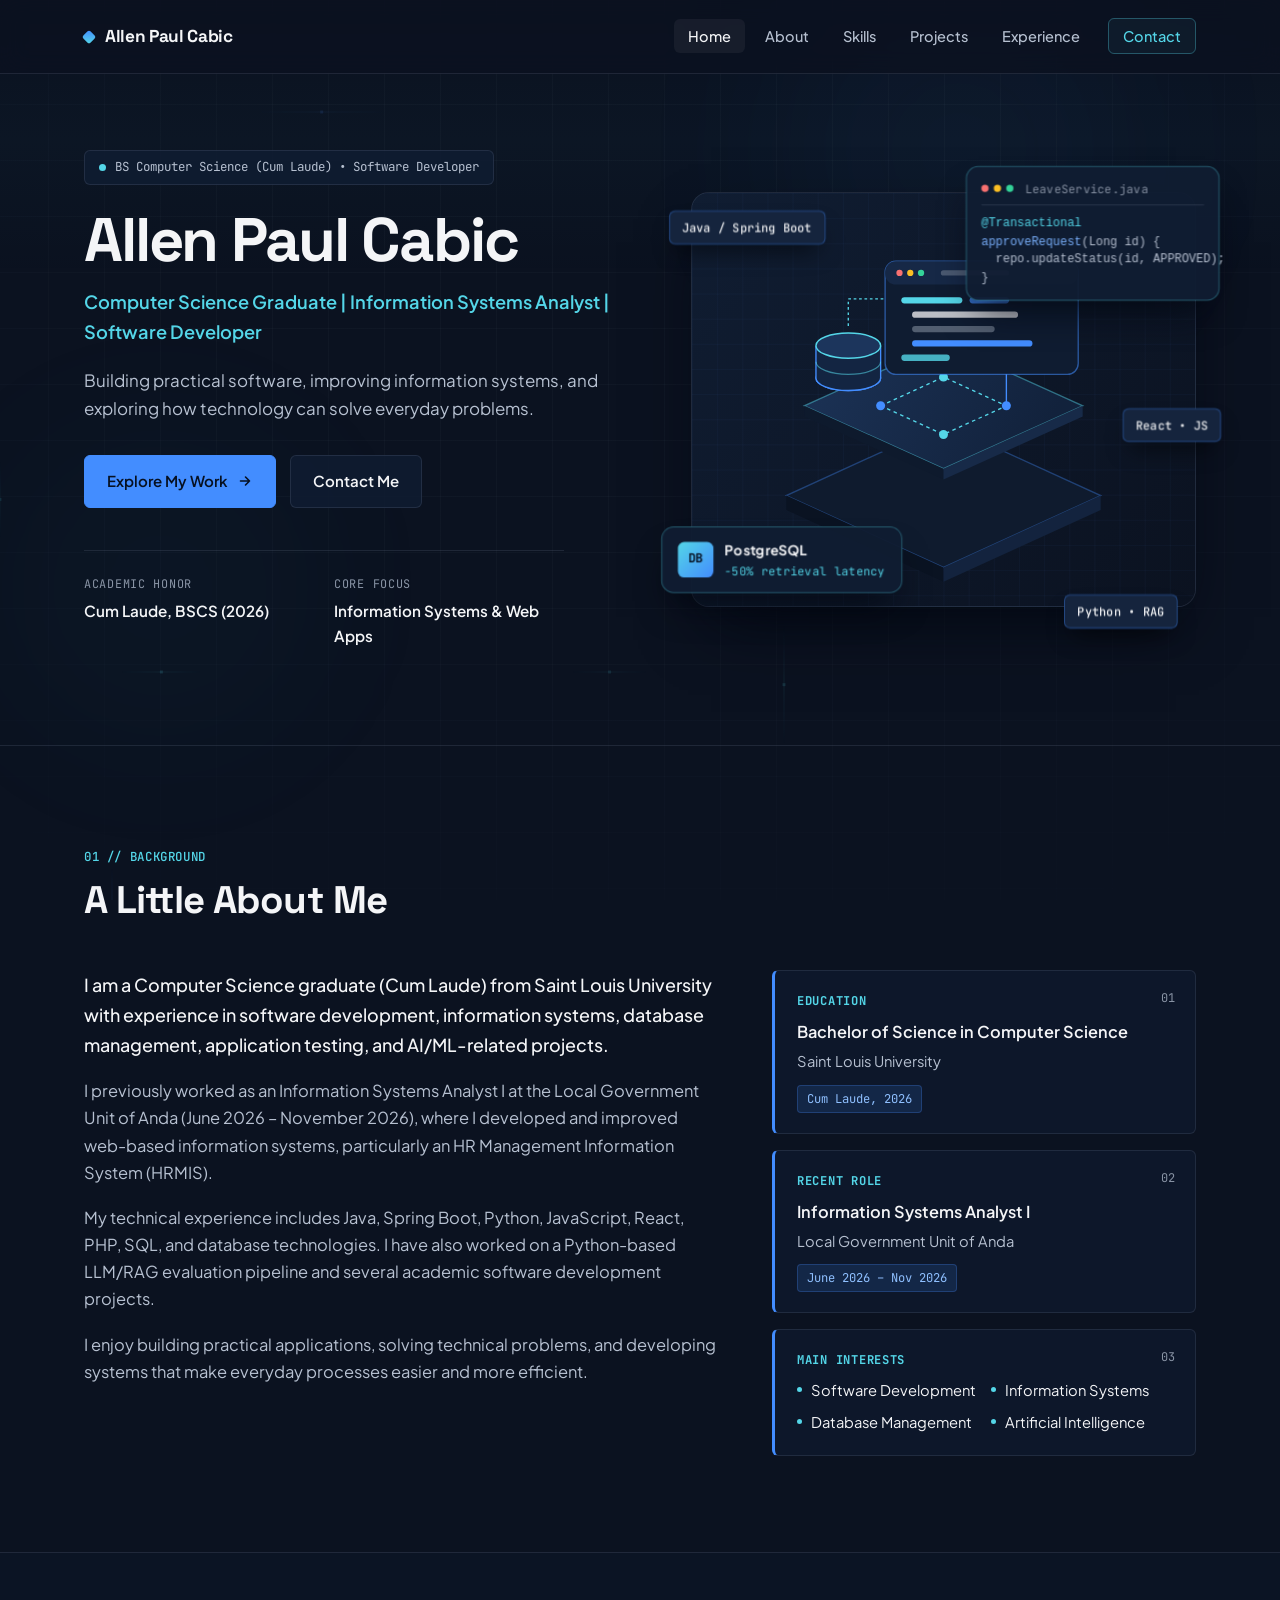
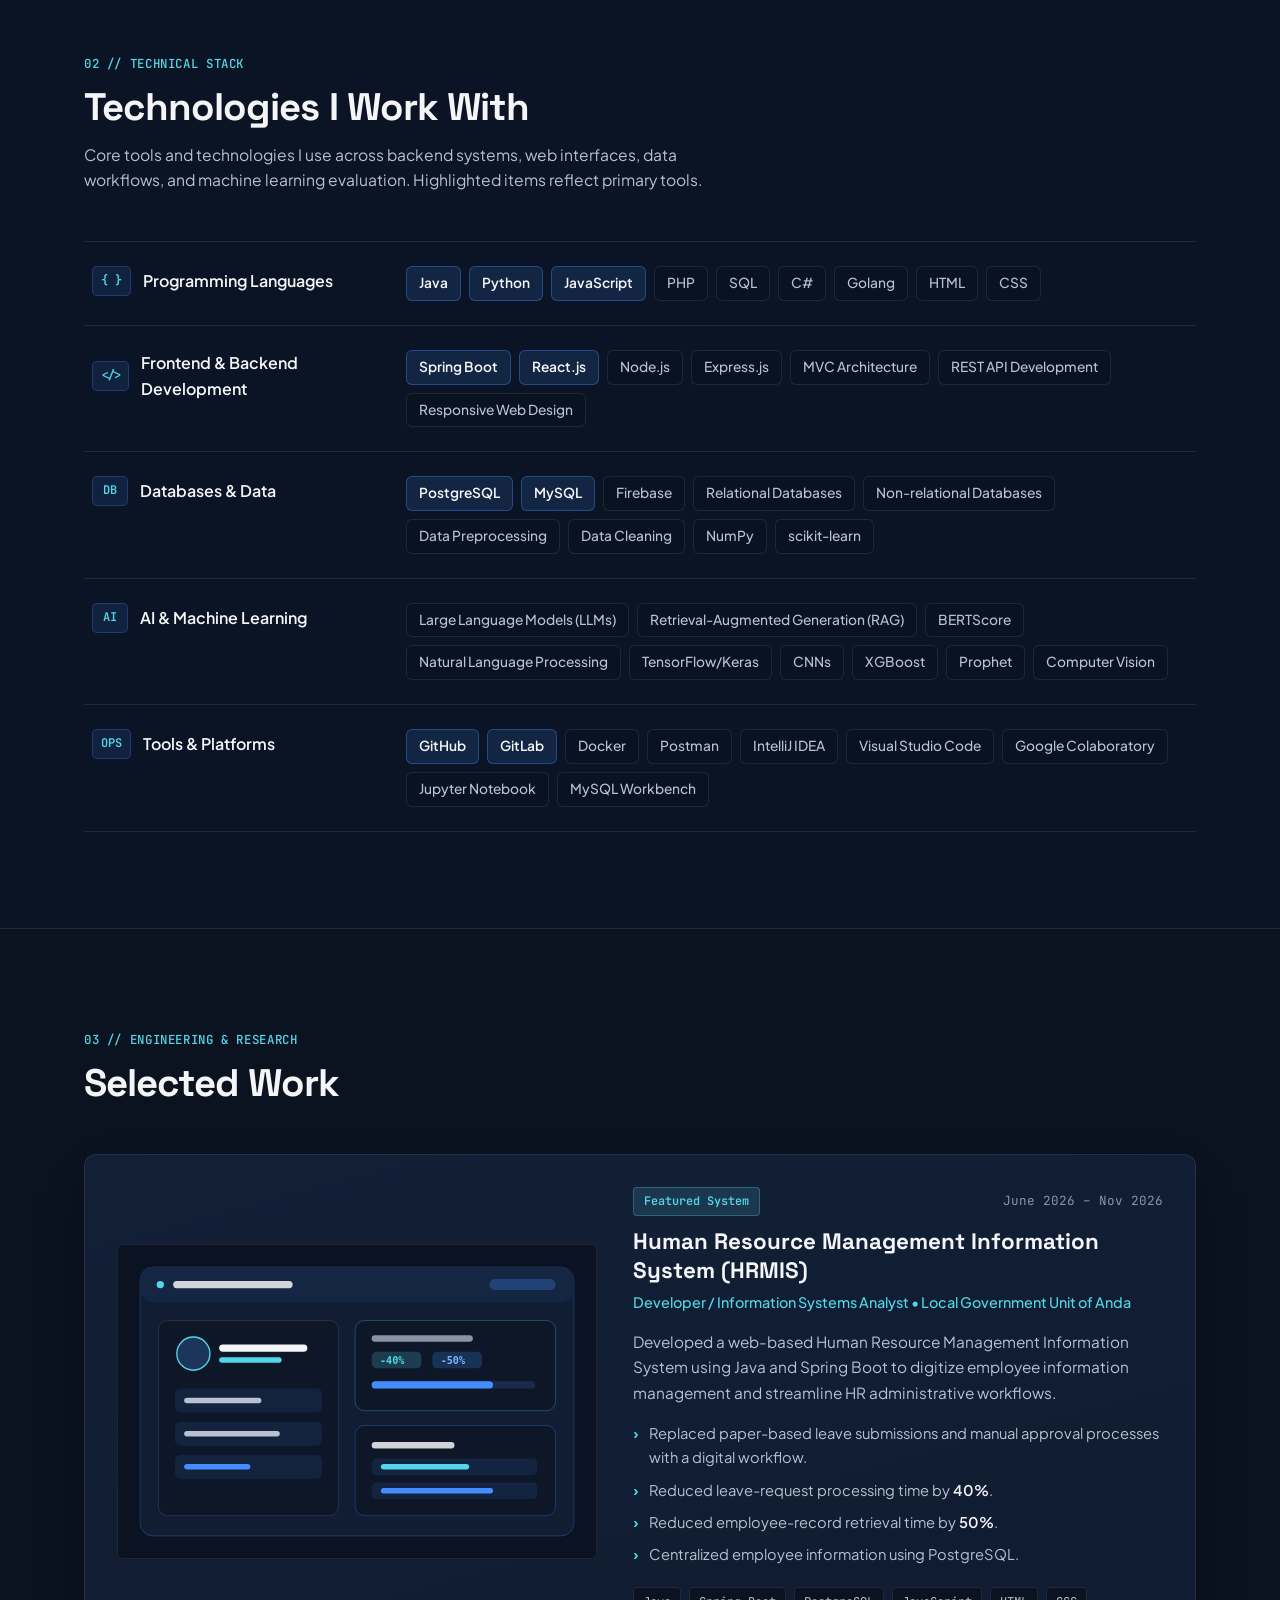
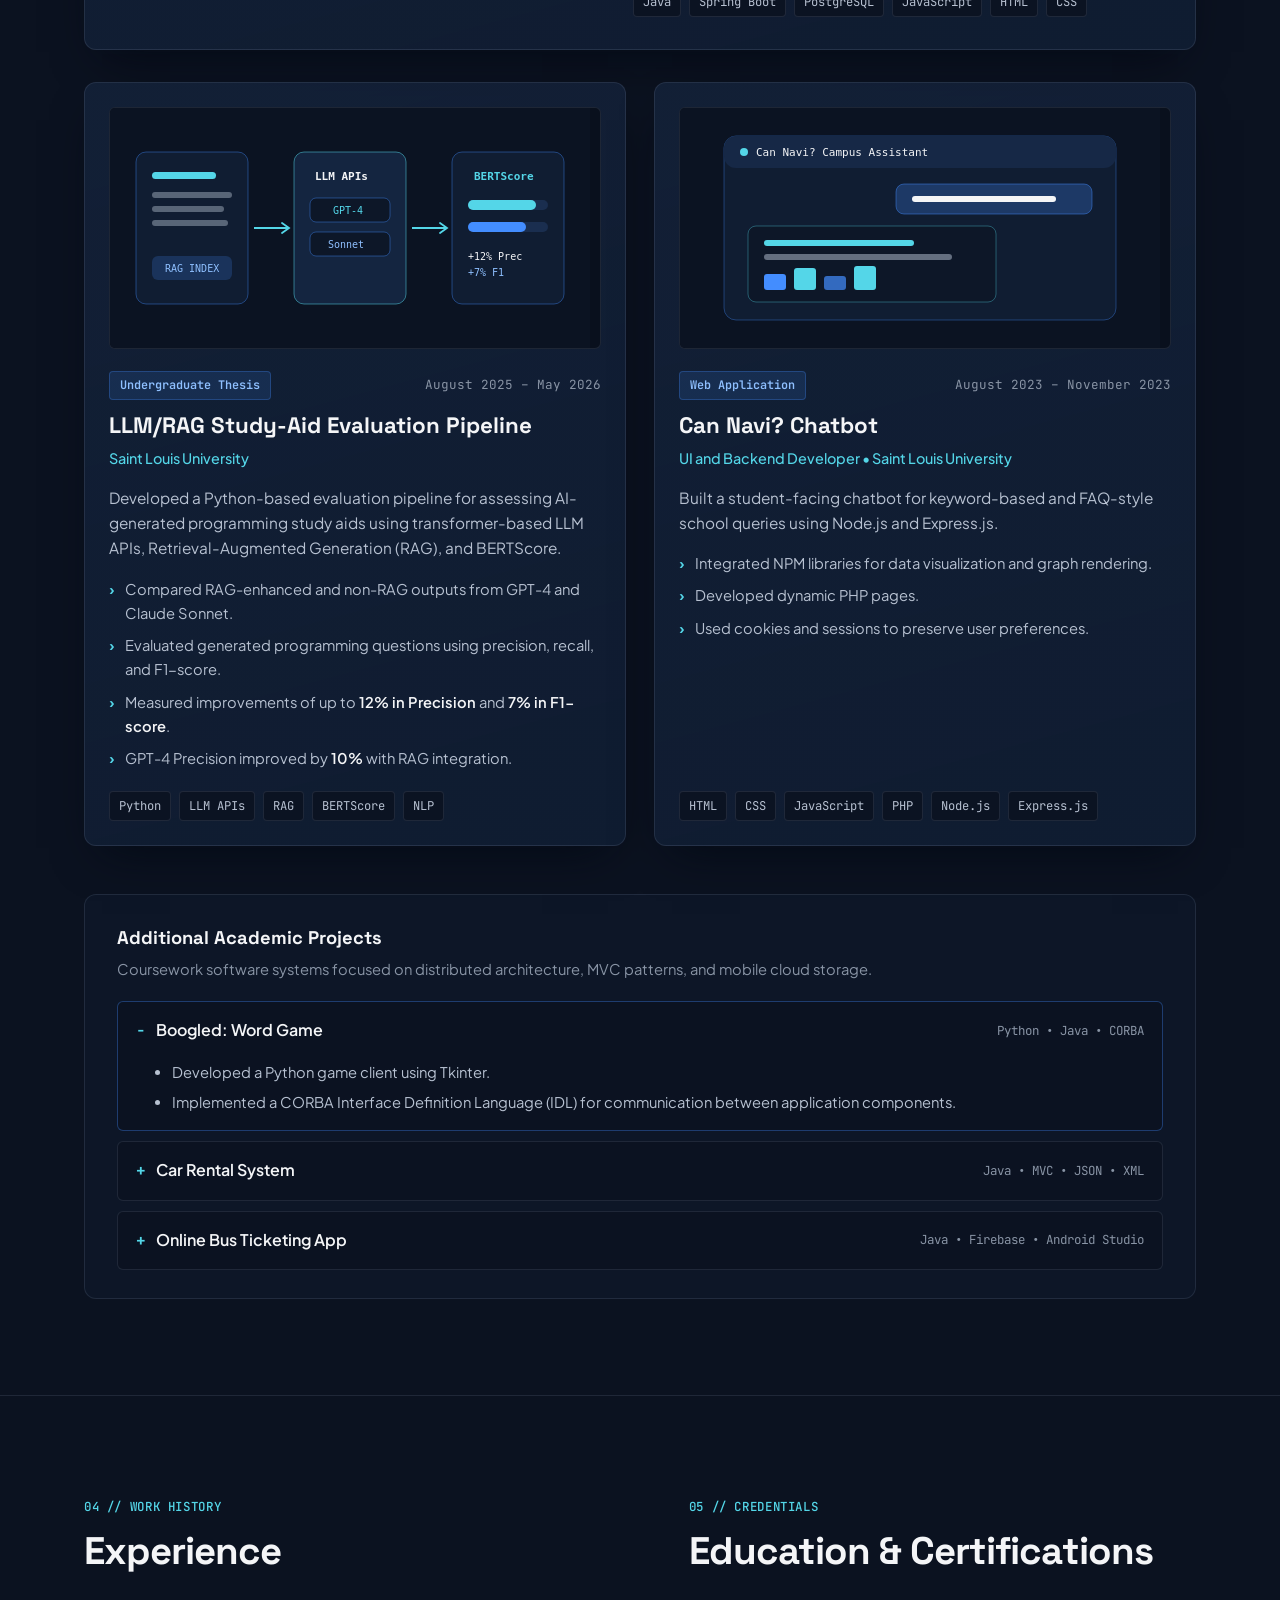
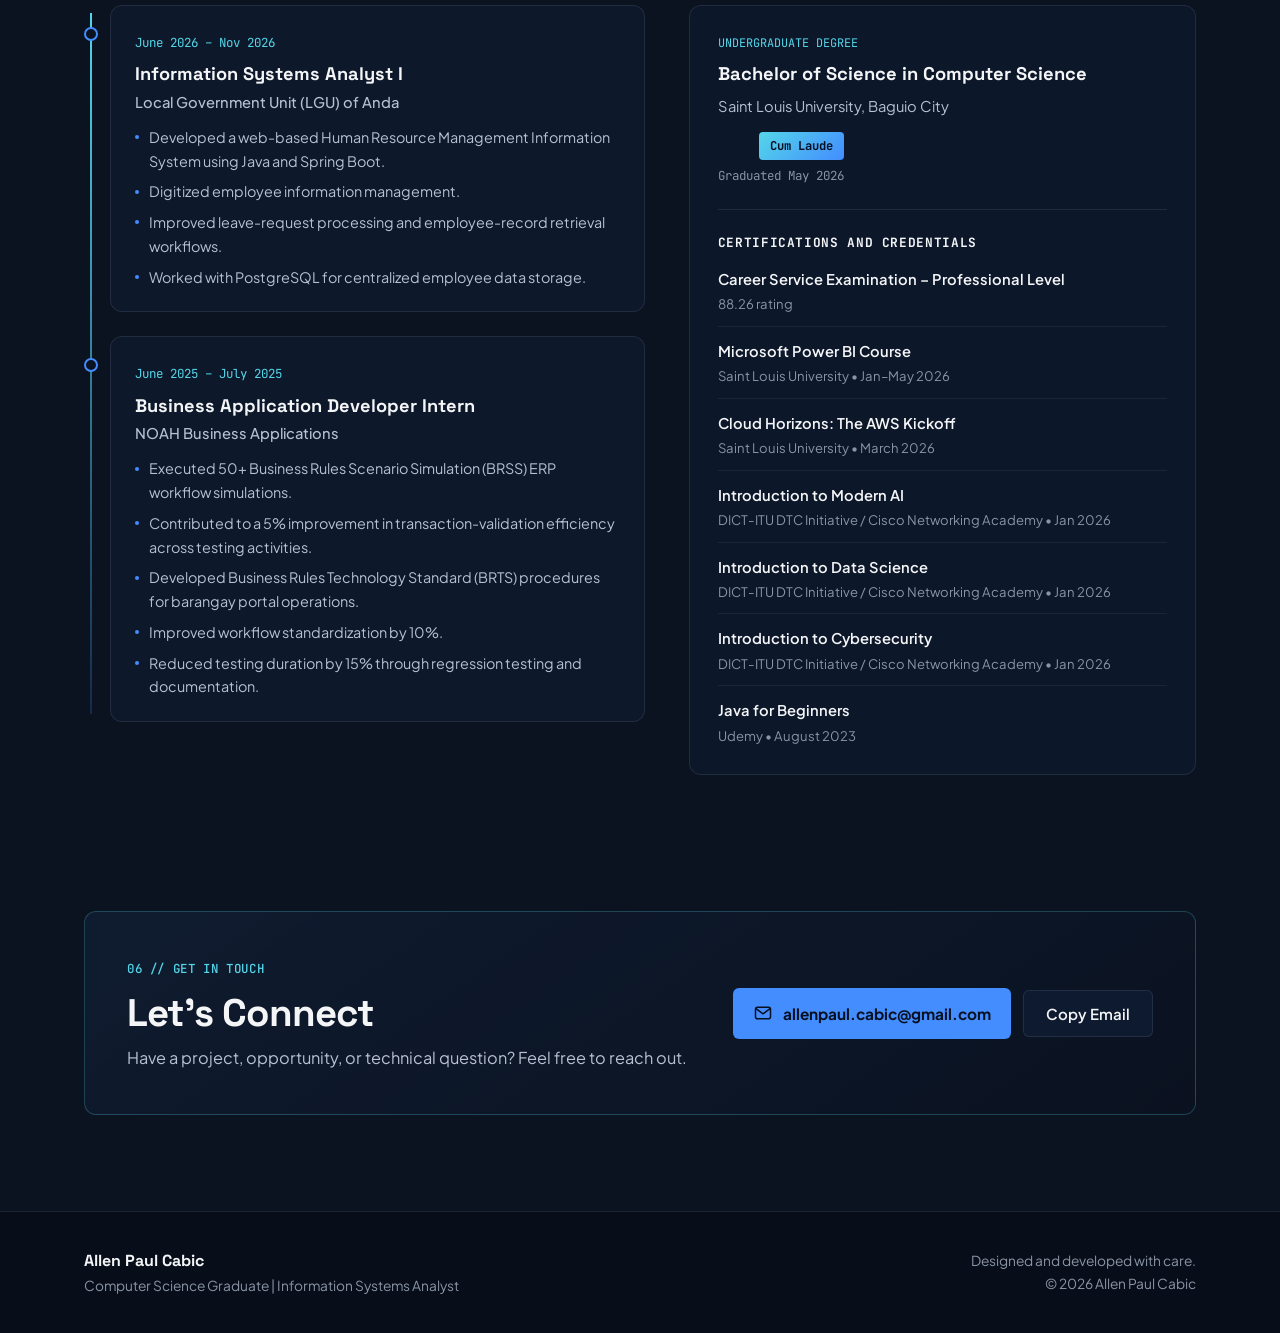
==== commit e6e9ee0f: "Add files via upload" ====
--- a/index.html
+++ b/index.html
@@ -5,7 +5,7 @@
   <meta name="viewport" content="width=device-width, initial-scale=1.0" />
   <meta
     name="description"
-    content="Portfolio of Allen Paul Cabic — Computer Science Graduate (Cum Laude), Information Systems Analyst I, and Software Developer specializing in enterprise web systems, databases, and applied AI."
+    content="Portfolio of Allen Paul Cabic — Computer Science Graduate (Cum Laude), Information Systems Analyst, and Software Developer specializing in web-based information systems, databases, and applied AI."
   />
   <meta name="author" content="Allen Paul Cabic" />
   <title>Allen Paul Cabic | Information Systems Analyst &amp; Software Developer</title>
@@ -13,13 +13,22 @@
   <link rel="preconnect" href="https://fonts.googleapis.com" />
   <link rel="preconnect" href="https://fonts.gstatic.com" crossorigin />
   <link
-    href="https://fonts.googleapis.com/css2?family=JetBrains+Mono:wght@400;500&family=Plus+Jakarta+Sans:wght@400;500;600;700&display=swap"
+    href="https://fonts.googleapis.com/css2?family=JetBrains+Mono:wght@400;500&family=Plus+Jakarta+Sans:wght@400;500;600;700&family=Space+Grotesk:wght@600;700&display=swap"
     rel="stylesheet"
   />
   <link rel="stylesheet" href="css/style.css" />
 </head>
 <body>
   <a class="skip-link" href="#main-content">Skip to main content</a>
+
+  <!-- Subtle Animated Architectural Background Layer -->
+  <div class="bg-atmosphere" aria-hidden="true">
+    <div class="bg-grid-layer"></div>
+    <div class="bg-orb bg-orb-primary"></div>
+    <div class="bg-orb bg-orb-secondary"></div>
+    <div class="bg-scanline"></div>
+    <canvas id="bg-schematic-canvas"></canvas>
+  </div>
 
   <!-- Navigation Bar -->
   <header class="site-header" id="top">
@@ -59,7 +68,7 @@
         <div class="hero-copy">
           <div class="status-pill">
             <span class="status-dot" aria-hidden="true"></span>
-            <span>Information Systems Analyst I &bull; LGU of Anda</span>
+            <span>BS Computer Science (Cum Laude) &bull; Software Developer</span>
           </div>
 
           <h1 class="hero-title">Allen Paul Cabic</h1>
@@ -91,7 +100,7 @@
             </div>
             <div class="metric-item">
               <dt>Core Focus</dt>
-              <dd>Enterprise Web &amp; Data Systems</dd>
+              <dd>Information Systems &amp; Web Apps</dd>
             </div>
           </dl>
         </div>
@@ -145,10 +154,10 @@
     </section>
 
     <!-- About Section -->
-    <section class="section about-section" id="about">
+    <section class="section about-section" id="about" data-reveal>
       <div class="container">
         <div class="section-header">
-          <span class="section-kicker">01 / Background</span>
+          <span class="section-kicker">01 // Background</span>
           <h2 class="section-title">A Little About Me</h2>
         </div>
 
@@ -158,7 +167,7 @@
               I am a Computer Science graduate (Cum Laude) from Saint Louis University with experience in software development, information systems, database management, application testing, and AI/ML-related projects.
             </p>
             <p>
-              I currently work as an Information Systems Analyst I at the Local Government Unit of Anda, where I develop and improve web-based information systems, particularly an HR Management Information System (HRMIS).
+              I previously worked as an Information Systems Analyst I at the Local Government Unit of Anda (June 2026 – November 2026), where I developed and improved web-based information systems, particularly an HR Management Information System (HRMIS).
             </p>
             <p>
               My technical experience includes Java, Spring Boot, Python, JavaScript, React, PHP, SQL, and database technologies. I have also worked on a Python-based LLM/RAG evaluation pipeline and several academic software development projects.
@@ -169,7 +178,7 @@
           </div>
 
           <div class="about-cards">
-            <article class="depth-card info-card">
+            <article class="editorial-card info-card">
               <div class="card-index">01</div>
               <h3>Education</h3>
               <p class="card-primary">Bachelor of Science in Computer Science</p>
@@ -177,15 +186,15 @@
               <span class="card-tag">Cum Laude, 2026</span>
             </article>
 
-            <article class="depth-card info-card">
+            <article class="editorial-card info-card">
               <div class="card-index">02</div>
-              <h3>Current Role</h3>
+              <h3>Recent Role</h3>
               <p class="card-primary">Information Systems Analyst I</p>
               <p class="card-secondary">Local Government Unit of Anda</p>
-              <span class="card-tag">June 2026 – Present</span>
+              <span class="card-tag">June 2026 – Nov 2026</span>
             </article>
 
-            <article class="depth-card info-card">
+            <article class="editorial-card info-card">
               <div class="card-index">03</div>
               <h3>Main Interests</h3>
               <ul class="interest-list">
@@ -201,20 +210,20 @@
     </section>
 
     <!-- Technical Skills Section -->
-    <section class="section skills-section" id="skills">
+    <section class="section skills-section" id="skills" data-reveal>
       <div class="container">
         <div class="section-header">
-          <span class="section-kicker">02 / Technical Stack</span>
+          <span class="section-kicker">02 // Technical Stack</span>
           <h2 class="section-title">Technologies I Work With</h2>
           <p class="section-lead">
-            Core tools and technologies I use across backend systems, web interfaces, data workflows, and machine learning evaluation. Highlighted badges indicate primary daily tools.
+            Core tools and technologies I use across backend systems, web interfaces, data workflows, and machine learning evaluation. Highlighted items reflect primary tools.
           </p>
         </div>
 
-        <div class="skills-grid">
+        <div class="skills-directory">
           <!-- Category 1 -->
-          <div class="skill-group">
-            <div class="skill-group-head">
+          <div class="skill-row">
+            <div class="skill-row-label">
               <span class="skill-code" aria-hidden="true">{ }</span>
               <h3>Programming Languages</h3>
             </div>
@@ -232,8 +241,8 @@
           </div>
 
           <!-- Category 2 -->
-          <div class="skill-group">
-            <div class="skill-group-head">
+          <div class="skill-row">
+            <div class="skill-row-label">
               <span class="skill-code" aria-hidden="true">&lt;/&gt;</span>
               <h3>Frontend &amp; Backend Development</h3>
             </div>
@@ -249,8 +258,8 @@
           </div>
 
           <!-- Category 3 -->
-          <div class="skill-group">
-            <div class="skill-group-head">
+          <div class="skill-row">
+            <div class="skill-row-label">
               <span class="skill-code" aria-hidden="true">DB</span>
               <h3>Databases &amp; Data</h3>
             </div>
@@ -268,8 +277,8 @@
           </div>
 
           <!-- Category 4 -->
-          <div class="skill-group">
-            <div class="skill-group-head">
+          <div class="skill-row">
+            <div class="skill-row-label">
               <span class="skill-code" aria-hidden="true">AI</span>
               <h3>AI &amp; Machine Learning</h3>
             </div>
@@ -287,8 +296,8 @@
           </div>
 
           <!-- Category 5 -->
-          <div class="skill-group skill-group-wide">
-            <div class="skill-group-head">
+          <div class="skill-row">
+            <div class="skill-row-label">
               <span class="skill-code" aria-hidden="true">OPS</span>
               <h3>Tools &amp; Platforms</h3>
             </div>
@@ -309,10 +318,10 @@
     </section>
 
     <!-- Featured Projects Section -->
-    <section class="section projects-section" id="projects">
+    <section class="section projects-section" id="projects" data-reveal>
       <div class="container">
         <div class="section-header">
-          <span class="section-kicker">03 / Engineering &amp; Research</span>
+          <span class="section-kicker">03 // Engineering &amp; Research</span>
           <h2 class="section-title">Selected Work</h2>
         </div>
 
@@ -331,7 +340,7 @@
           <div class="project-featured-body">
             <div class="project-meta-top">
               <span class="project-badge">Featured System</span>
-              <span class="project-period">June 2026 – Present</span>
+              <span class="project-period">June 2026 – Nov 2026</span>
             </div>
 
             <h3 class="project-title">Human Resource Management Information System (HRMIS)</h3>
@@ -501,21 +510,21 @@
     </section>
 
     <!-- Experience & Education Section -->
-    <section class="section career-section" id="experience">
+    <section class="section career-section" id="experience" data-reveal>
       <div class="container">
         <div class="career-grid">
           <!-- Experience Timeline -->
           <div class="experience-column">
             <div class="section-header compact">
-              <span class="section-kicker">04 / Work History</span>
+              <span class="section-kicker">04 // Work History</span>
               <h2 class="section-title">Experience</h2>
             </div>
 
             <div class="timeline">
               <article class="timeline-item">
-                <div class="timeline-marker active" aria-hidden="true"></div>
+                <div class="timeline-marker" aria-hidden="true"></div>
                 <div class="timeline-card">
-                  <span class="timeline-date">June 2026 – Present</span>
+                  <span class="timeline-date">June 2026 – Nov 2026</span>
                   <h3>Information Systems Analyst I</h3>
                   <p class="timeline-org">Local Government Unit (LGU) of Anda</p>
                   <ul class="timeline-list">
@@ -548,11 +557,11 @@
           <!-- Education & Certifications -->
           <div class="education-column" id="education">
             <div class="section-header compact">
-              <span class="section-kicker">05 / Credentials</span>
+              <span class="section-kicker">05 // Credentials</span>
               <h2 class="section-title">Education &amp; Certifications</h2>
             </div>
 
-            <div class="education-panel depth-card">
+            <div class="education-panel">
               <div class="degree-header">
                 <div>
                   <span class="degree-label">Undergraduate Degree</span>
@@ -605,11 +614,11 @@
     </section>
 
     <!-- Contact Section -->
-    <section class="section contact-section" id="contact">
+    <section class="section contact-section" id="contact" data-reveal>
       <div class="container">
-        <div class="contact-box depth-card">
+        <div class="contact-box">
           <div class="contact-copy">
-            <span class="section-kicker">06 / Get In Touch</span>
+            <span class="section-kicker">06 // Get In Touch</span>
             <h2 class="section-title">Let's Connect</h2>
             <p class="contact-text">
               Have a project, opportunity, or technical question? Feel free to reach out.
--- a/css/style.css
+++ b/css/style.css
@@ -1,6 +1,6 @@
 /* ==========================================================================
    Allen Paul Cabic — Personal Portfolio Stylesheet
-   Palette: Deep Navy, Midnight Slate, Off-White, Electric Blue & Cyan
+   Editorial Developer Aesthetic with Architectural Motion & 3D Depth
    ========================================================================== */
 
 :root {
@@ -8,29 +8,29 @@
   --bg-dark: #0B1220;
   --bg-navy: #101D32;
   --bg-elevated: #15243D;
-  --bg-card: rgba(16, 29, 50, 0.78);
   --text-primary: #F4F5F7;
   --text-secondary: #B7C1D1;
-  --text-muted: #93A0B4;
+  --text-muted: #8994A5;
   --accent-blue: #438DFF;
   --accent-cyan: #54D6E8;
 
   /* Borders & Depth */
-  --border-subtle: rgba(148, 163, 184, 0.16);
+  --border-subtle: rgba(148, 163, 184, 0.15);
   --border-highlight: rgba(84, 214, 232, 0.34);
-  --shadow-card: 0 18px 40px -15px rgba(3, 8, 18, 0.75);
-  --shadow-3d: 0 28px 60px -18px rgba(2, 6, 15, 0.88);
+  --shadow-card: 0 20px 44px -18px rgba(3, 8, 18, 0.8);
+  --shadow-3d: 0 30px 64px -20px rgba(2, 6, 15, 0.9);
 
   /* Typography */
+  --font-display: 'Space Grotesk', 'Plus Jakarta Sans', -apple-system, BlinkMacSystemFont, sans-serif;
   --font-sans: 'Plus Jakarta Sans', -apple-system, BlinkMacSystemFont, 'Segoe UI', Roboto, sans-serif;
   --font-mono: 'JetBrains Mono', ui-monospace, SFMono-Regular, Menlo, Consolas, monospace;
 
   /* Layout & Spacing */
   --container-max: 1160px;
   --nav-height: 74px;
-  --radius-sm: 8px;
-  --radius-md: 14px;
-  --radius-lg: 20px;
+  --radius-sm: 6px;
+  --radius-md: 12px;
+  --radius-lg: 18px;
 
   /* Motion */
   --ease-out: cubic-bezier(0.22, 1, 0.36, 1);
@@ -56,9 +56,7 @@
   line-height: 1.65;
   -webkit-font-smoothing: antialiased;
   overflow-x: hidden;
-  background-image:
-    radial-gradient(circle at 82% 8%, rgba(67, 141, 255, 0.09), transparent 36%),
-    radial-gradient(circle at 12% 38%, rgba(84, 214, 232, 0.05), transparent 32%);
+  position: relative;
 }
 
 img,
@@ -89,6 +87,124 @@
 dd,
 dt {
   margin: 0;
+}
+
+/* ==========================================================================
+   Subtle Architectural Background Animations
+   ========================================================================== */
+.bg-atmosphere {
+  position: fixed;
+  inset: 0;
+  z-index: -1;
+  pointer-events: none;
+  overflow: hidden;
+  background-color: var(--bg-dark);
+}
+
+/* Slow-drifting hairline drafting grid */
+.bg-grid-layer {
+  position: absolute;
+  inset: -64px;
+  background-image:
+    linear-gradient(to right, rgba(137, 148, 165, 0.045) 1px, transparent 1px),
+    linear-gradient(to bottom, rgba(137, 148, 165, 0.045) 1px, transparent 1px);
+  background-size: 56px 56px;
+  mask-image: radial-gradient(ellipse 85% 75% at 50% 35%, #000 35%, transparent 100%);
+  -webkit-mask-image: radial-gradient(ellipse 85% 75% at 50% 35%, #000 35%, transparent 100%);
+  animation: gridDrift 36s linear infinite;
+}
+
+@keyframes gridDrift {
+  0% {
+    transform: translate3d(0, 0, 0);
+  }
+  100% {
+    transform: translate3d(56px, 56px, 0);
+  }
+}
+
+/* Muted atmospheric light washes that breathe slowly */
+.bg-orb {
+  position: absolute;
+  border-radius: 50%;
+  filter: blur(95px);
+  opacity: 0.45;
+  will-change: transform;
+}
+
+.bg-orb-primary {
+  width: 540px;
+  height: 540px;
+  top: -120px;
+  right: 4%;
+  background: radial-gradient(circle, rgba(67, 141, 255, 0.16), transparent 70%);
+  animation: orbFloatA 22s ease-in-out infinite alternate;
+}
+
+.bg-orb-secondary {
+  width: 480px;
+  height: 480px;
+  bottom: 8%;
+  left: -80px;
+  background: radial-gradient(circle, rgba(84, 214, 232, 0.1), transparent 72%);
+  animation: orbFloatB 28s ease-in-out infinite alternate;
+}
+
+@keyframes orbFloatA {
+  0% {
+    transform: translate3d(0, 0, 0) scale(1);
+  }
+  100% {
+    transform: translate3d(-45px, 60px, 0) scale(1.08);
+  }
+}
+
+@keyframes orbFloatB {
+  0% {
+    transform: translate3d(0, 0, 0) scale(1);
+  }
+  100% {
+    transform: translate3d(60px, -40px, 0) scale(1.06);
+  }
+}
+
+/* Subtle architectural light sweep */
+.bg-scanline {
+  position: absolute;
+  inset: 0;
+  background: linear-gradient(
+    180deg,
+    transparent 0%,
+    rgba(84, 214, 232, 0.025) 50%,
+    transparent 100%
+  );
+  height: 280px;
+  animation: scanSweep 18s ease-in-out infinite;
+}
+
+@keyframes scanSweep {
+  0% {
+    transform: translateY(-30vh);
+    opacity: 0;
+  }
+  20% {
+    opacity: 1;
+  }
+  80% {
+    opacity: 1;
+  }
+  100% {
+    transform: translateY(115vh);
+    opacity: 0;
+  }
+}
+
+#bg-schematic-canvas {
+  position: absolute;
+  inset: 0;
+  width: 100%;
+  height: 100%;
+  opacity: 0.75;
 }
 
 /* Accessibility Helpers */
@@ -139,6 +255,18 @@
   position: relative;
 }
 
+/* Subtle Scroll Reveal Choreography */
+[data-reveal] {
+  opacity: 0;
+  transform: translateY(18px);
+  transition: opacity 0.65s var(--ease-out), transform 0.65s var(--ease-out);
+}
+
+[data-reveal].is-visible {
+  opacity: 1;
+  transform: translateY(0);
+}
+
 /* ==========================================================================
    Navigation Bar
    ========================================================================== */
@@ -147,7 +275,7 @@
   top: 0;
   z-index: 500;
   height: var(--nav-height);
-  background: rgba(11, 18, 32, 0.84);
+  background: rgba(11, 18, 32, 0.82);
   backdrop-filter: blur(12px);
   -webkit-backdrop-filter: blur(12px);
   border-bottom: 1px solid var(--border-subtle);
@@ -166,31 +294,31 @@
 .brand-logo {
   display: inline-flex;
   align-items: center;
-  gap: 10px;
+  gap: 11px;
+  font-family: var(--font-display);
   font-weight: 700;
-  font-size: 1.05rem;
-  letter-spacing: -0.01em;
+  font-size: 1.08rem;
+  letter-spacing: -0.02em;
   color: var(--text-primary);
 }
 
 .brand-mark {
-  width: 11px;
-  height: 11px;
-  border-radius: 3px;
+  width: 10px;
+  height: 10px;
+  border-radius: 2px;
   background: linear-gradient(135deg, var(--accent-blue), var(--accent-cyan));
   transform: rotate(45deg);
-  box-shadow: 0 0 12px rgba(84, 214, 232, 0.45);
 }
 
 .nav-links {
   display: flex;
   align-items: center;
-  gap: 8px;
+  gap: 6px;
 }
 
 .nav-link {
   padding: 8px 14px;
-  font-size: 0.92rem;
+  font-size: 0.91rem;
   font-weight: 500;
   color: var(--text-secondary);
   border-radius: var(--radius-sm);
@@ -204,10 +332,10 @@
 }
 
 .nav-link.nav-cta {
-  margin-left: 6px;
+  margin-left: 8px;
   color: var(--accent-cyan);
   border: 1px solid rgba(84, 214, 232, 0.32);
-  background: rgba(84, 214, 232, 0.06);
+  background: rgba(84, 214, 232, 0.05);
 }
 
 .nav-link.nav-cta:hover {
@@ -240,7 +368,7 @@
    Hero Section & 3D Layered Stage
    ========================================================================== */
 .hero-section {
-  padding: 72px 0 96px;
+  padding: 76px 0 96px;
   border-bottom: 1px solid var(--border-subtle);
 }
 
@@ -256,43 +384,43 @@
   align-items: center;
   gap: 9px;
   padding: 6px 14px;
-  border-radius: 999px;
-  background: var(--bg-navy);
+  border-radius: var(--radius-sm);
+  background: rgba(16, 29, 50, 0.85);
   border: 1px solid var(--border-subtle);
-  font-size: 0.83rem;
-  font-weight: 500;
+  font-family: var(--font-mono);
+  font-size: 0.78rem;
   color: var(--text-secondary);
   margin-bottom: 22px;
 }
 
 .status-dot {
-  width: 8px;
-  height: 8px;
+  width: 7px;
+  height: 7px;
   border-radius: 50%;
   background: var(--accent-cyan);
-  box-shadow: 0 0 0 4px rgba(84, 214, 232, 0.16);
 }
 
 .hero-title {
-  font-size: clamp(2.4rem, 4.5vw, 3.65rem);
+  font-family: var(--font-display);
+  font-size: clamp(2.55rem, 4.8vw, 3.85rem);
   font-weight: 700;
-  line-height: 1.12;
-  letter-spacing: -0.03em;
+  line-height: 1.08;
+  letter-spacing: -0.035em;
   color: var(--text-primary);
   margin-bottom: 14px;
 }
 
 .hero-subtitle {
-  font-size: clamp(1rem, 1.5vw, 1.15rem);
+  font-size: clamp(1rem, 1.45vw, 1.14rem);
   font-weight: 600;
   color: var(--accent-cyan);
   margin-bottom: 20px;
 }
 
 .hero-intro {
-  font-size: 1.08rem;
+  font-size: 1.06rem;
   color: var(--text-secondary);
-  max-width: 54ch;
+  max-width: 52ch;
   margin-bottom: 32px;
 }
 
@@ -300,7 +428,7 @@
   display: flex;
   flex-wrap: wrap;
   gap: 14px;
-  margin-bottom: 40px;
+  margin-bottom: 42px;
 }
 
 /* Buttons */
@@ -312,17 +440,16 @@
   padding: 13px 22px;
   border-radius: var(--radius-sm);
   font-family: var(--font-sans);
-  font-size: 0.95rem;
+  font-size: 0.94rem;
   font-weight: 600;
   cursor: pointer;
-  transition: transform 0.2s var(--ease-out), background-color 0.2s ease, border-color 0.2s ease, box-shadow 0.2s ease;
+  transition: transform 0.2s var(--ease-out), background-color 0.2s ease, border-color 0.2s ease;
 }
 
 .btn-primary {
   background: var(--accent-blue);
   color: #061021;
   border: 1px solid var(--accent-blue);
-  box-shadow: 0 10px 24px -8px rgba(67, 141, 255, 0.65);
 }
 
 .btn-primary:hover {
@@ -331,7 +458,7 @@
 }
 
 .btn-secondary {
-  background: var(--bg-navy);
+  background: rgba(16, 29, 50, 0.85);
   color: var(--text-primary);
   border: 1px solid var(--border-subtle);
 }
@@ -353,7 +480,8 @@
 }
 
 .metric-item dt {
-  font-size: 0.78rem;
+  font-family: var(--font-mono);
+  font-size: 0.74rem;
   text-transform: uppercase;
   letter-spacing: 0.06em;
   color: var(--text-muted);
@@ -383,9 +511,9 @@
 
 .ambient-glow {
   position: absolute;
-  inset: 12%;
-  background: radial-gradient(circle, rgba(67, 141, 255, 0.22), rgba(84, 214, 232, 0.06) 55%, transparent 72%);
-  filter: blur(24px);
+  inset: 14%;
+  background: radial-gradient(circle, rgba(67, 141, 255, 0.2), rgba(84, 214, 232, 0.05) 58%, transparent 74%);
+  filter: blur(26px);
   z-index: 0;
   pointer-events: none;
 }
@@ -396,7 +524,7 @@
   transform: translateZ(0px);
   border-radius: var(--radius-lg);
   border: 1px solid var(--border-subtle);
-  background: linear-gradient(160deg, rgba(16, 29, 50, 0.9), rgba(11, 18, 32, 0.95));
+  background: linear-gradient(160deg, rgba(16, 29, 50, 0.92), rgba(11, 18, 32, 0.96));
   box-shadow: var(--shadow-3d);
   overflow: hidden;
 }
@@ -410,7 +538,7 @@
 .float-panel {
   position: absolute;
   z-index: 2;
-  background: rgba(16, 29, 50, 0.94);
+  background: rgba(16, 29, 50, 0.95);
   border: 1px solid var(--border-highlight);
   border-radius: var(--radius-md);
   box-shadow: 0 20px 35px -12px rgba(2, 6, 15, 0.85);
@@ -477,7 +605,7 @@
 .db-icon {
   width: 34px;
   height: 34px;
-  border-radius: 8px;
+  border-radius: 6px;
   display: grid;
   place-items: center;
   font-family: var(--font-mono);
@@ -505,11 +633,11 @@
   position: absolute;
   z-index: 3;
   padding: 6px 12px;
-  border-radius: 999px;
+  border-radius: var(--radius-sm);
   background: var(--bg-elevated);
-  border: 1px solid rgba(67, 141, 255, 0.4);
-  font-family: var(--font-mono);
-  font-size: 0.73rem;
+  border: 1px solid rgba(67, 141, 255, 0.38);
+  font-family: var(--font-mono);
+  font-size: 0.72rem;
   font-weight: 500;
   color: var(--text-primary);
   box-shadow: 0 12px 24px -8px rgba(0, 0, 0, 0.7);
@@ -539,12 +667,12 @@
     margin-top: 0px;
   }
   50% {
-    margin-top: -8px;
+    margin-top: -7px;
   }
 }
 
 /* ==========================================================================
-   Section Headers & Shared 3D Depth Cards
+   Section Headers & Shared Surfaces
    ========================================================================== */
 .section-header {
   margin-bottom: 48px;
@@ -558,7 +686,7 @@
 .section-kicker {
   display: inline-block;
   font-family: var(--font-mono);
-  font-size: 0.8rem;
+  font-size: 0.78rem;
   font-weight: 500;
   letter-spacing: 0.05em;
   text-transform: uppercase;
@@ -567,38 +695,39 @@
 }
 
 .section-title {
-  font-size: clamp(1.75rem, 3vw, 2.35rem);
+  font-family: var(--font-display);
+  font-size: clamp(1.8rem, 3.1vw, 2.4rem);
   font-weight: 700;
-  line-height: 1.2;
-  letter-spacing: -0.02em;
+  line-height: 1.18;
+  letter-spacing: -0.025em;
   color: var(--text-primary);
 }
 
 .section-lead {
   margin-top: 12px;
-  font-size: 1rem;
+  font-size: 0.98rem;
   color: var(--text-secondary);
 }
 
 .depth-card {
-  background: linear-gradient(165deg, rgba(21, 36, 61, 0.75), rgba(16, 29, 50, 0.92));
+  background: linear-gradient(165deg, rgba(21, 36, 61, 0.76), rgba(16, 29, 50, 0.94));
   border: 1px solid var(--border-subtle);
   border-radius: var(--radius-md);
   box-shadow: var(--shadow-card);
-  transition: transform 0.25s var(--ease-out), border-color 0.25s ease, box-shadow 0.25s ease;
+  transition: transform 0.25s var(--ease-out), border-color 0.25s ease;
 }
 
 .depth-card:hover {
-  border-color: rgba(84, 214, 232, 0.32);
+  border-color: rgba(84, 214, 232, 0.34);
 }
 
 /* ==========================================================================
-   About Section (Asymmetric Editorial Layout)
+   About Section (Editorial Column + Architectural Index Cards)
    ========================================================================== */
 .about-layout {
   display: grid;
   grid-template-columns: 1.2fr 0.8fr;
-  gap: 48px;
+  gap: 52px;
   align-items: start;
 }
 
@@ -619,29 +748,37 @@
 .about-cards {
   display: flex;
   flex-direction: column;
-  gap: 18px;
-}
-
-.info-card {
+  gap: 16px;
+}
+
+.editorial-card {
   position: relative;
-  padding: 22px 24px;
-}
-
-.info-card:hover {
-  transform: translateY(-3px);
+  padding: 20px 22px;
+  background: rgba(16, 29, 50, 0.58);
+  border: 1px solid var(--border-subtle);
+  border-left: 3px solid var(--accent-blue);
+  border-radius: var(--radius-sm);
+  transition: transform 0.22s var(--ease-out), border-color 0.22s ease, background-color 0.22s ease;
+}
+
+.editorial-card:hover {
+  transform: translateX(4px);
+  border-left-color: var(--accent-cyan);
+  background: rgba(21, 36, 61, 0.74);
 }
 
 .card-index {
   position: absolute;
-  top: 20px;
-  right: 22px;
-  font-family: var(--font-mono);
-  font-size: 0.78rem;
+  top: 18px;
+  right: 20px;
+  font-family: var(--font-mono);
+  font-size: 0.75rem;
   color: var(--text-muted);
 }
 
 .info-card h3 {
-  font-size: 0.82rem;
+  font-family: var(--font-mono);
+  font-size: 0.76rem;
   text-transform: uppercase;
   letter-spacing: 0.06em;
   color: var(--accent-cyan);
@@ -664,9 +801,9 @@
 .card-tag {
   display: inline-block;
   font-family: var(--font-mono);
-  font-size: 0.78rem;
-  padding: 4px 10px;
-  border-radius: 6px;
+  font-size: 0.76rem;
+  padding: 3px 9px;
+  border-radius: 4px;
   background: rgba(67, 141, 255, 0.14);
   color: #8FC0FF;
   border: 1px solid rgba(67, 141, 255, 0.25);
@@ -693,59 +830,61 @@
   width: 5px;
   height: 5px;
   border-radius: 50%;
-  background: var(--accent-blue);
+  background: var(--accent-cyan);
 }
 
 /* ==========================================================================
-   Technical Skills Section
+   Technical Skills Section (Structured Directory Matrix — Less Template-y)
    ========================================================================== */
 .skills-section {
-  background: linear-gradient(180deg, rgba(16, 29, 50, 0.28), rgba(11, 18, 32, 0));
+  background: rgba(16, 29, 50, 0.22);
   border-top: 1px solid var(--border-subtle);
   border-bottom: 1px solid var(--border-subtle);
 }
 
-.skills-grid {
+.skills-directory {
+  display: flex;
+  flex-direction: column;
+  border-top: 1px solid var(--border-subtle);
+}
+
+.skill-row {
   display: grid;
-  grid-template-columns: repeat(2, minmax(0, 1fr));
+  grid-template-columns: 290px 1fr;
   gap: 24px;
-}
-
-.skill-group {
-  padding: 26px;
-  border-radius: var(--radius-md);
-  background: rgba(16, 29, 50, 0.55);
-  border: 1px solid var(--border-subtle);
-}
-
-.skill-group-wide {
-  grid-column: 1 / -1;
-}
-
-.skill-group-head {
+  align-items: start;
+  padding: 24px 8px;
+  border-bottom: 1px solid var(--border-subtle);
+  transition: background-color 0.2s ease;
+}
+
+.skill-row:hover {
+  background: rgba(21, 36, 61, 0.26);
+}
+
+.skill-row-label {
   display: flex;
   align-items: center;
   gap: 12px;
-  margin-bottom: 18px;
 }
 
 .skill-code {
   display: inline-grid;
   place-items: center;
   min-width: 36px;
-  height: 32px;
+  height: 30px;
   padding: 0 8px;
-  border-radius: 7px;
-  background: rgba(67, 141, 255, 0.14);
-  border: 1px solid rgba(67, 141, 255, 0.28);
-  font-family: var(--font-mono);
-  font-size: 0.78rem;
+  border-radius: 5px;
+  background: rgba(67, 141, 255, 0.12);
+  border: 1px solid rgba(67, 141, 255, 0.26);
+  font-family: var(--font-mono);
+  font-size: 0.75rem;
   font-weight: 600;
   color: var(--accent-cyan);
 }
 
-.skill-group-head h3 {
-  font-size: 1.06rem;
+.skill-row-label h3 {
+  font-size: 1rem;
   font-weight: 600;
   color: var(--text-primary);
 }
@@ -753,23 +892,23 @@
 .skill-tags {
   display: flex;
   flex-wrap: wrap;
-  gap: 9px;
+  gap: 8px;
 }
 
 .skill-tag {
-  padding: 6px 13px;
-  border-radius: 8px;
-  font-size: 0.87rem;
+  padding: 5px 12px;
+  border-radius: 6px;
+  font-size: 0.86rem;
   font-weight: 500;
   color: var(--text-secondary);
-  background: rgba(11, 18, 32, 0.75);
+  background: rgba(11, 18, 32, 0.78);
   border: 1px solid var(--border-subtle);
   transition: border-color 0.2s ease, color 0.2s ease, transform 0.2s ease;
 }
 
 .skill-tag:hover {
   color: var(--text-primary);
-  border-color: rgba(148, 163, 184, 0.36);
+  border-color: rgba(148, 163, 184, 0.38);
   transform: translateY(-1px);
 }
 
@@ -816,10 +955,10 @@
 
 .project-badge {
   font-family: var(--font-mono);
-  font-size: 0.75rem;
+  font-size: 0.74rem;
   font-weight: 600;
   padding: 4px 10px;
-  border-radius: 6px;
+  border-radius: 4px;
   background: rgba(84, 214, 232, 0.14);
   color: var(--accent-cyan);
   border: 1px solid rgba(84, 214, 232, 0.28);
@@ -833,14 +972,15 @@
 
 .project-period {
   font-family: var(--font-mono);
-  font-size: 0.8rem;
+  font-size: 0.79rem;
   color: var(--text-muted);
 }
 
 .project-title {
-  font-size: 1.38rem;
+  font-family: var(--font-display);
+  font-size: 1.4rem;
   font-weight: 700;
-  line-height: 1.3;
+  line-height: 1.28;
   color: var(--text-primary);
   margin-bottom: 6px;
 }
@@ -893,10 +1033,10 @@
 
 .tech-pills li {
   font-family: var(--font-mono);
-  font-size: 0.77rem;
-  padding: 4px 10px;
-  border-radius: 6px;
-  background: rgba(11, 18, 32, 0.8);
+  font-size: 0.76rem;
+  padding: 4px 9px;
+  border-radius: 4px;
+  background: rgba(11, 18, 32, 0.85);
   border: 1px solid var(--border-subtle);
   color: var(--text-secondary);
 }
@@ -942,6 +1082,7 @@
 }
 
 .archive-header h3 {
+  font-family: var(--font-display);
   font-size: 1.15rem;
   font-weight: 700;
   color: var(--text-primary);
@@ -1068,12 +1209,6 @@
   border: 2px solid var(--accent-blue);
 }
 
-.timeline-marker.active {
-  background: var(--accent-cyan);
-  border-color: var(--accent-cyan);
-  box-shadow: 0 0 0 4px rgba(84, 214, 232, 0.18);
-}
-
 .timeline-card {
   padding: 22px 24px;
   border-radius: var(--radius-md);
@@ -1090,7 +1225,8 @@
 }
 
 .timeline-card h3 {
-  font-size: 1.12rem;
+  font-family: var(--font-display);
+  font-size: 1.14rem;
   font-weight: 700;
   color: var(--text-primary);
 }
@@ -1126,9 +1262,12 @@
   background: var(--accent-blue);
 }
 
-/* Education & Certifications Panel */
+/* Education & Certifications Panel (Clean Editorial Border Layout) */
 .education-panel {
-  padding: 26px;
+  padding: 28px;
+  border-radius: var(--radius-md);
+  background: rgba(16, 29, 50, 0.55);
+  border: 1px solid var(--border-subtle);
 }
 
 .degree-header {
@@ -1141,14 +1280,15 @@
 .degree-label {
   display: block;
   font-family: var(--font-mono);
-  font-size: 0.75rem;
+  font-size: 0.74rem;
   text-transform: uppercase;
   color: var(--accent-cyan);
   margin-bottom: 6px;
 }
 
 .degree-header h3 {
-  font-size: 1.14rem;
+  font-family: var(--font-display);
+  font-size: 1.15rem;
   font-weight: 700;
   color: var(--text-primary);
   margin-bottom: 4px;
@@ -1168,8 +1308,9 @@
 
 .honor-pill {
   padding: 4px 11px;
-  border-radius: 999px;
-  font-size: 0.8rem;
+  border-radius: 4px;
+  font-family: var(--font-mono);
+  font-size: 0.76rem;
   font-weight: 700;
   color: #061021;
   background: linear-gradient(135deg, var(--accent-cyan), var(--accent-blue));
@@ -1188,7 +1329,8 @@
 }
 
 .cert-heading {
-  font-size: 0.92rem;
+  font-family: var(--font-mono);
+  font-size: 0.8rem;
   text-transform: uppercase;
   letter-spacing: 0.05em;
   color: var(--text-primary);
@@ -1235,6 +1377,8 @@
 
 .contact-box {
   padding: 42px;
+  border-radius: var(--radius-md);
+  background: linear-gradient(145deg, rgba(16, 29, 50, 0.88), rgba(11, 18, 32, 0.96));
   display: flex;
   flex-wrap: wrap;
   align-items: center;
@@ -1293,6 +1437,7 @@
 }
 
 .footer-name {
+  font-family: var(--font-display);
   font-weight: 700;
   color: var(--text-primary);
 }
@@ -1374,8 +1519,10 @@
     text-align: center;
   }
 
-  .skills-grid {
+  .skill-row {
     grid-template-columns: 1fr;
+    gap: 14px;
+    padding: 20px 4px;
   }
 
   /* Prevent floating 3D chips from clipping on narrow mobile screens */
@@ -1443,6 +1590,11 @@
     scroll-behavior: auto;
   }
 
+  [data-reveal] {
+    opacity: 1;
+    transform: none;
+  }
+
   *,
   *::before,
   *::after {
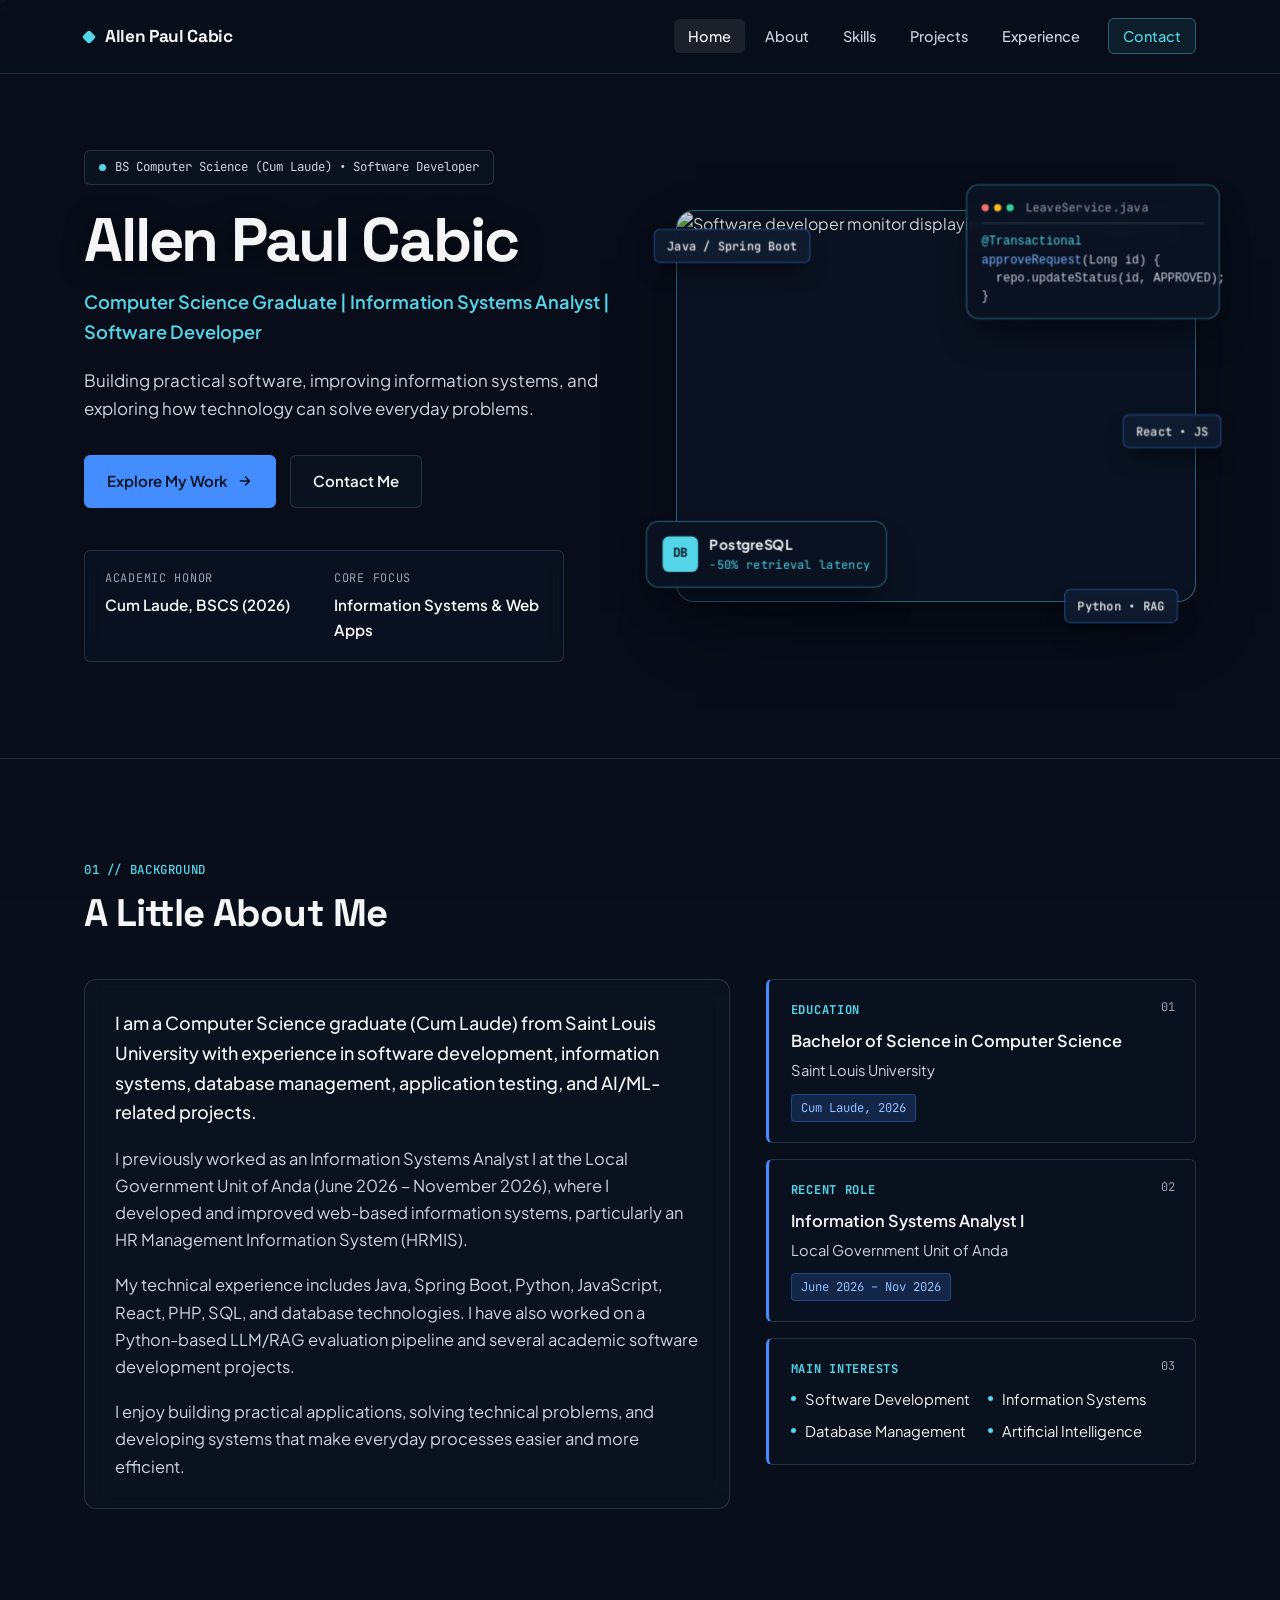
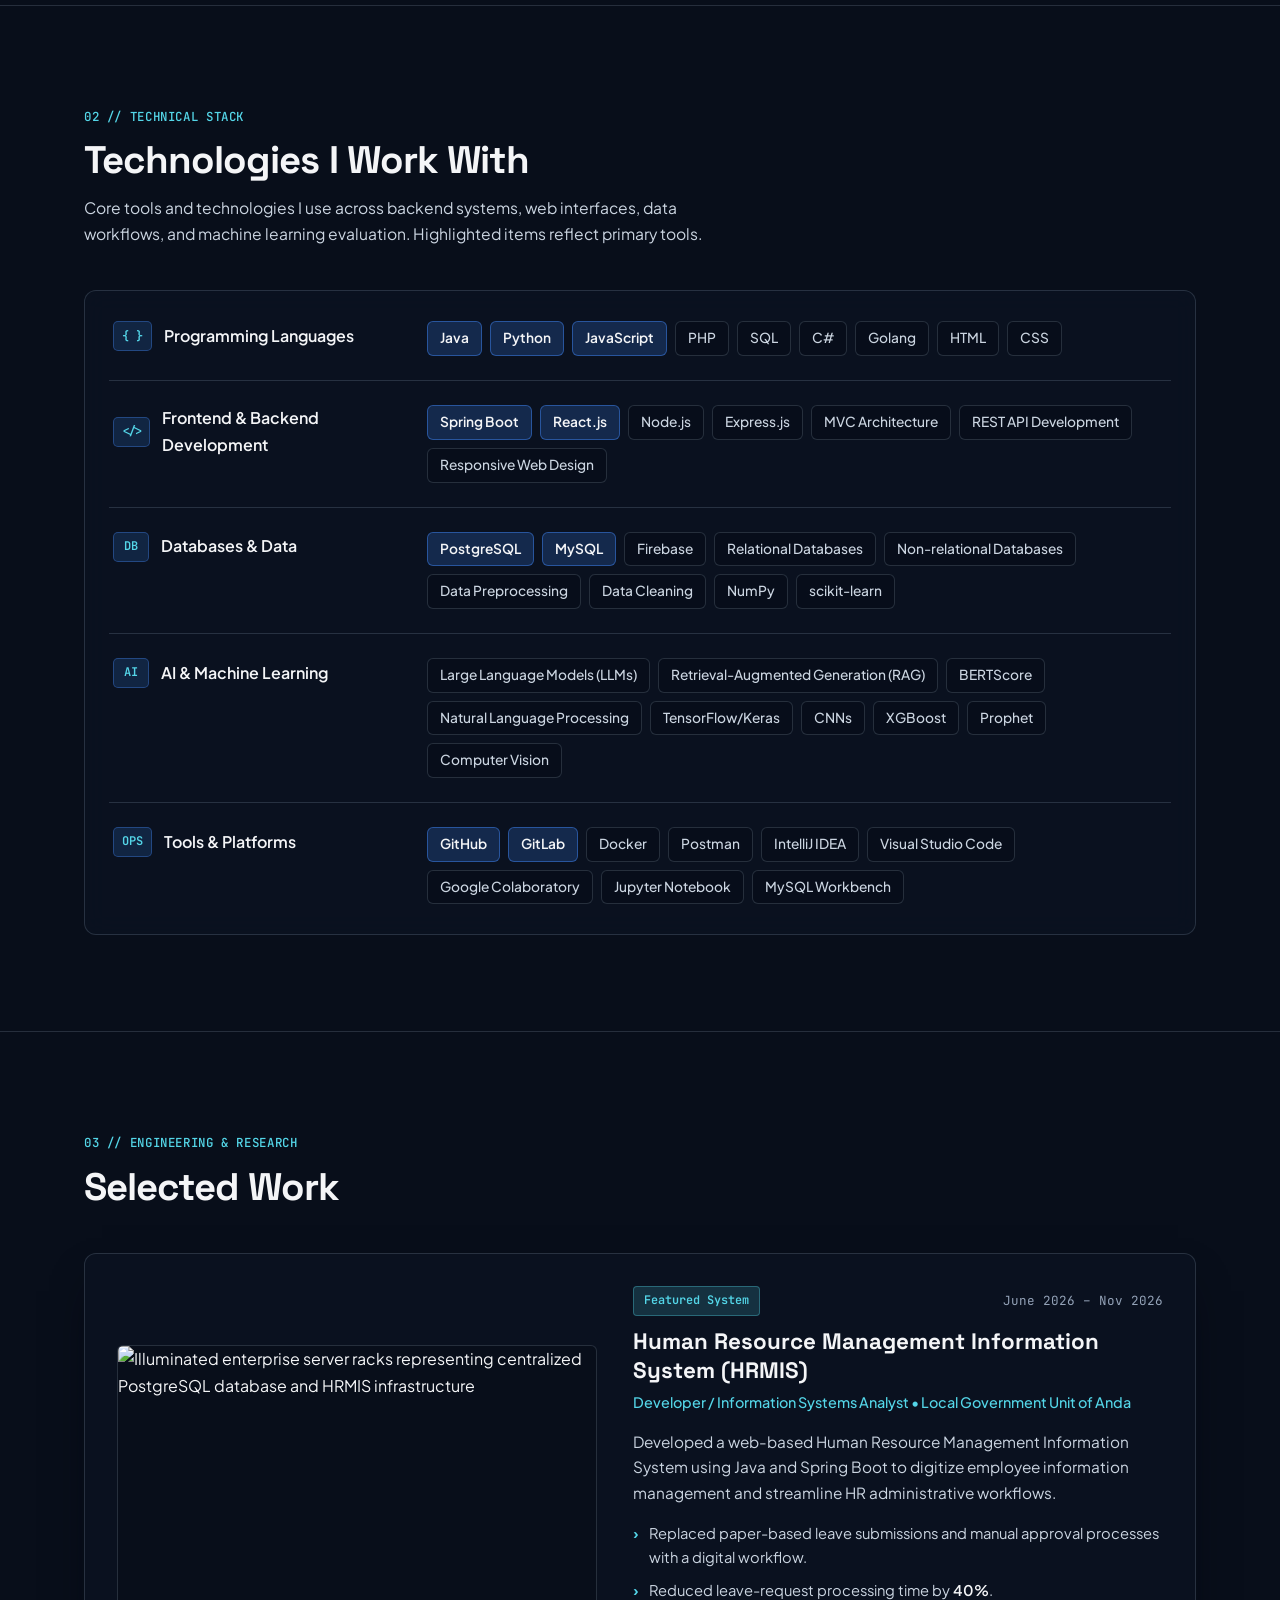
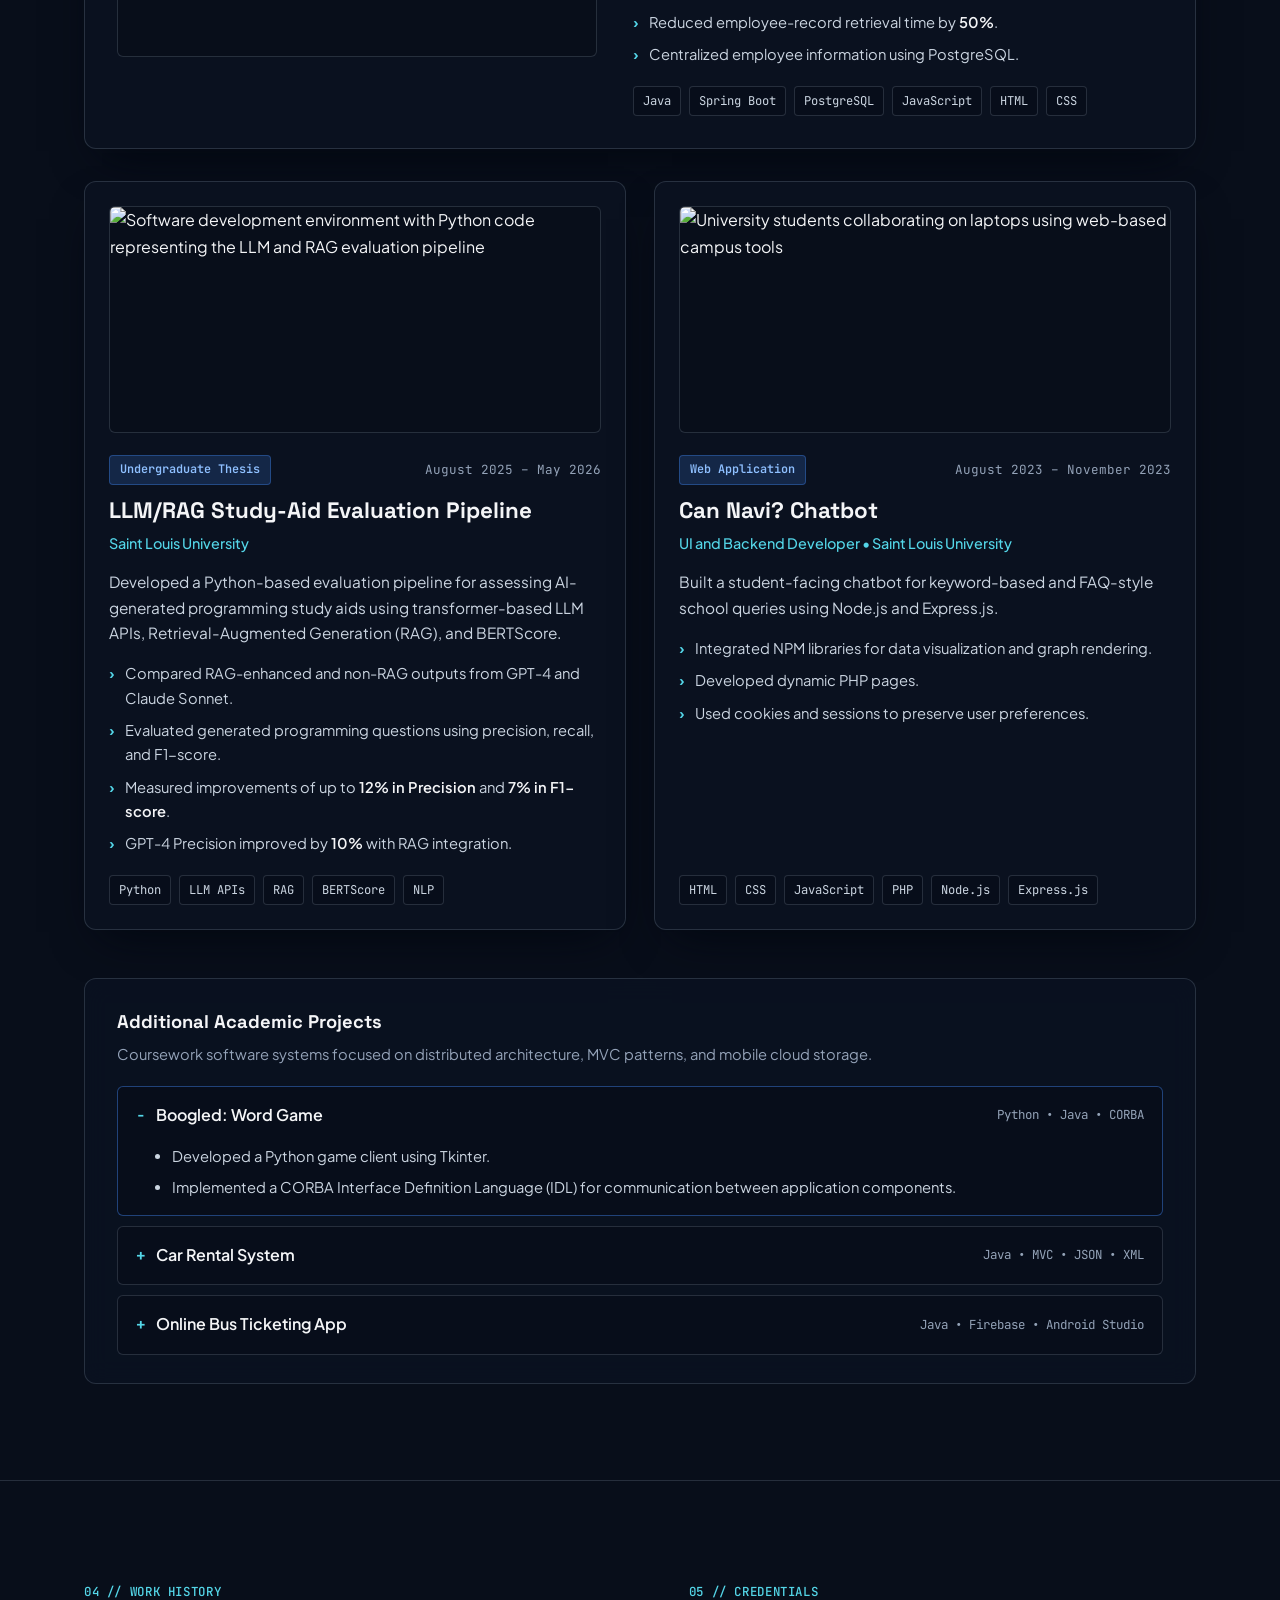
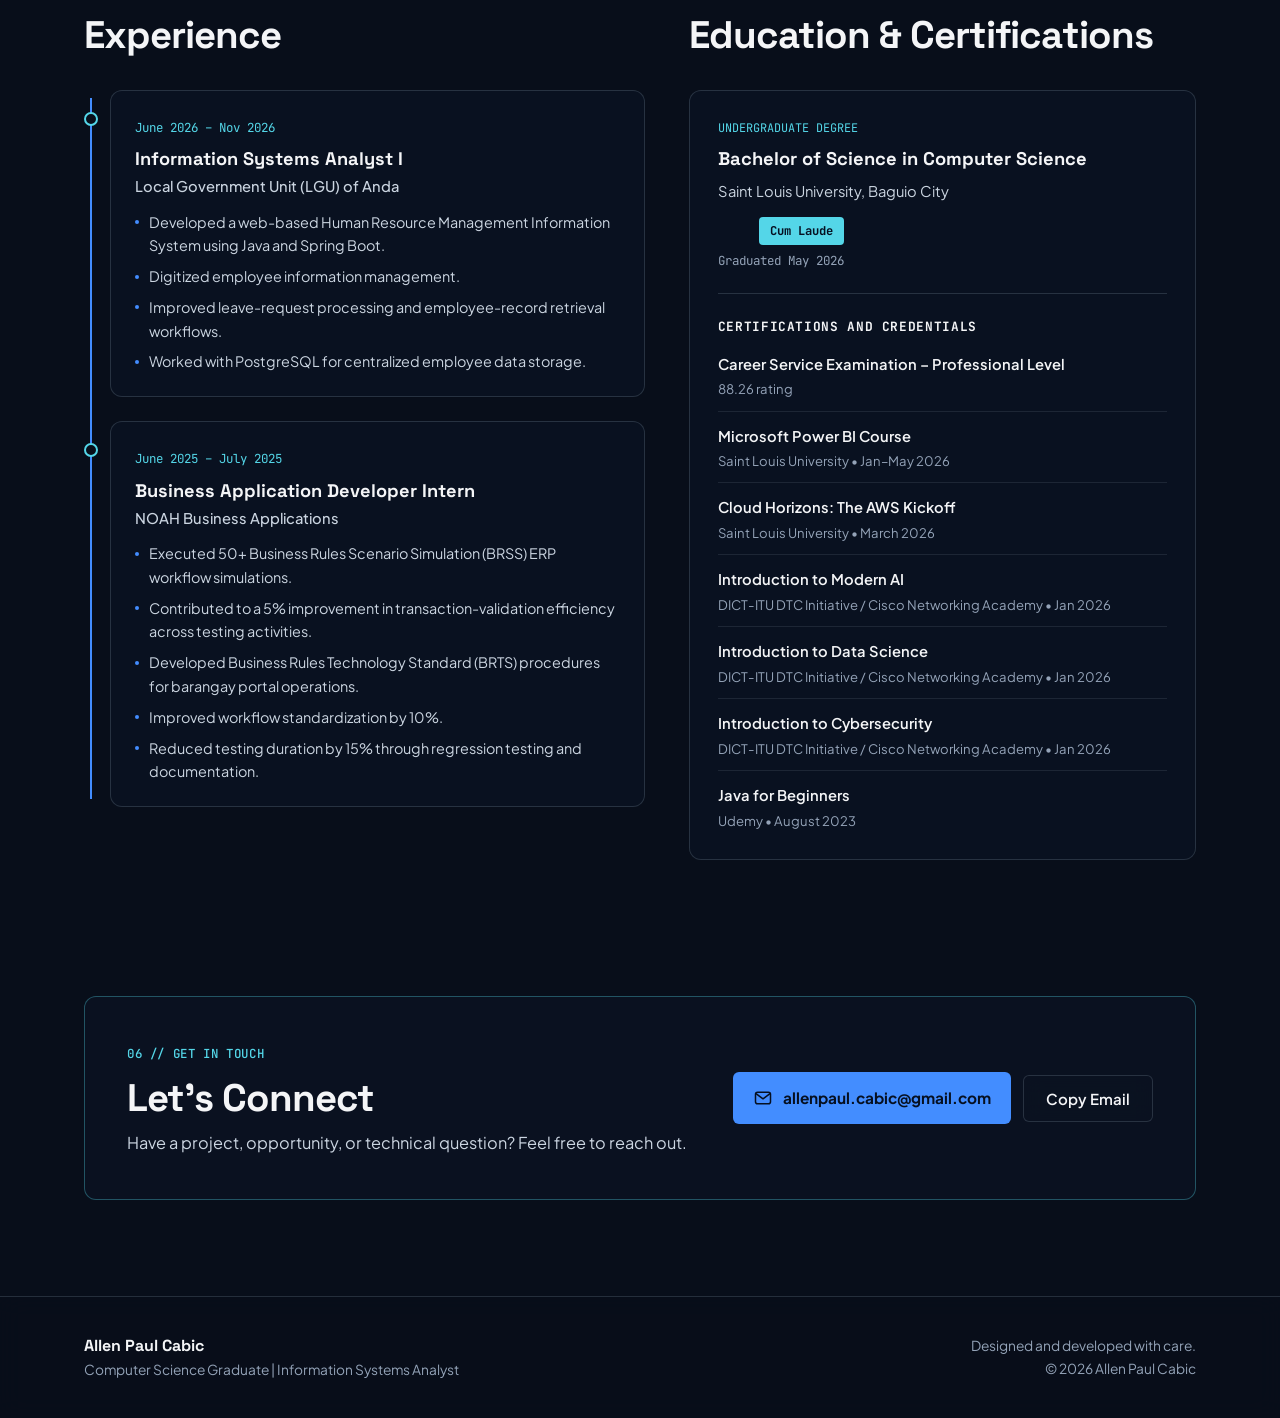
==== commit 7d7331bd: "Add files via upload" ====
--- a/index.html
+++ b/index.html
@@ -21,13 +21,14 @@
 <body>
   <a class="skip-link" href="#main-content">Skip to main content</a>
 
-  <!-- Subtle Animated Architectural Background Layer -->
-  <div class="bg-atmosphere" aria-hidden="true">
-    <div class="bg-grid-layer"></div>
-    <div class="bg-orb bg-orb-primary"></div>
-    <div class="bg-orb bg-orb-secondary"></div>
-    <div class="bg-scanline"></div>
-    <canvas id="bg-schematic-canvas"></canvas>
+  <!-- Real Full-Viewport Photographic Background -->
+  <div class="bg-photo-wrapper" aria-hidden="true">
+    <img
+      src="https://images.unsplash.com/photo-1555066931-4365d14bab8c?auto=format&fit=crop&w=1920&q=80"
+      alt=""
+      class="bg-photo-img"
+    />
+    <div class="bg-photo-scrim"></div>
   </div>
 
   <!-- Navigation Bar -->
@@ -105,20 +106,18 @@
           </dl>
         </div>
 
-        <!-- 3D Layered Developer Workstation Visual -->
+        <!-- 3D Layered Developer Workstation Photo Stage -->
         <div class="hero-stage-wrapper">
           <div class="hero-3d-stage" id="hero-3d-stage">
-            <div class="ambient-glow" aria-hidden="true"></div>
-
-            <!-- Base Isometric Architectural Illustration -->
             <div class="layer-base">
               <img
-                src="assets/hero-visual.svg"
-                alt="3D layered software engineering workspace diagram showing backend service modules, PostgreSQL database architecture, and code editor interfaces"
-                class="hero-illustration"
+                src="https://images.unsplash.com/photo-1461749280684-dccba630e2f6?auto=format&fit=crop&w=1200&q=80"
+                alt="Software developer monitor displaying clean source code on a dark workstation"
+                class="hero-photo"
                 width="560"
-                height="460"
+                height="420"
               />
+              <div class="hero-photo-tint" aria-hidden="true"></div>
             </div>
 
             <!-- Floating 3D Layer 1: Spring Boot Service Card -->
@@ -162,7 +161,7 @@
         </div>
 
         <div class="about-layout">
-          <div class="about-narrative">
+          <div class="about-narrative glass-surface">
             <p>
               I am a Computer Science graduate (Cum Laude) from Saint Louis University with experience in software development, information systems, database management, application testing, and AI/ML-related projects.
             </p>
@@ -220,7 +219,7 @@
           </p>
         </div>
 
-        <div class="skills-directory">
+        <div class="skills-directory glass-surface">
           <!-- Category 1 -->
           <div class="skill-row">
             <div class="skill-row-label">
@@ -329,8 +328,9 @@
         <article class="project-featured depth-card" data-tilt>
           <div class="project-featured-visual">
             <img
-              src="assets/project-hrmis.svg"
-              alt="Architectural diagram of the Human Resource Management Information System showing employee records, leave routing, and PostgreSQL storage"
+              src="https://images.unsplash.com/photo-1568952433726-3896e3881c65?auto=format&fit=crop&w=1200&q=80"
+              alt="Illuminated enterprise server racks representing centralized PostgreSQL database and HRMIS infrastructure"
+              class="project-photo"
               width="520"
               height="340"
               loading="lazy"
@@ -376,8 +376,9 @@
           <article class="project-card depth-card" data-tilt>
             <div class="project-card-visual">
               <img
-                src="assets/project-rag.svg"
-                alt="Pipeline diagram comparing RAG-enhanced and baseline LLM study-aid generation evaluated with BERTScore"
+                src="https://images.unsplash.com/photo-1587620962725-abab7fe55159?auto=format&fit=crop&w=1200&q=80"
+                alt="Software development environment with Python code representing the LLM and RAG evaluation pipeline"
+                class="project-photo"
                 width="480"
                 height="240"
                 loading="lazy"
@@ -418,8 +419,9 @@
           <article class="project-card depth-card" data-tilt>
             <div class="project-card-visual">
               <img
-                src="assets/project-cannavi.svg"
-                alt="Interface schematic of the Can Navi student chatbot and session-aware campus query flow"
+                src="https://images.unsplash.com/photo-1522202176988-66273c2fd55f?auto=format&fit=crop&w=1200&q=80"
+                alt="University students collaborating on laptops using web-based campus tools"
+                class="project-photo"
                 width="480"
                 height="240"
                 loading="lazy"
--- a/css/style.css
+++ b/css/style.css
@@ -1,24 +1,24 @@
 /* ==========================================================================
    Allen Paul Cabic — Personal Portfolio Stylesheet
-   Editorial Developer Aesthetic with Architectural Motion & 3D Depth
+   Real Photographic Backdrop & Project Photography with Frosted Glass Surfaces
    ========================================================================== */
 
 :root {
   /* Core Palette */
-  --bg-dark: #0B1220;
-  --bg-navy: #101D32;
-  --bg-elevated: #15243D;
+  --bg-dark: #080E1A;
+  --bg-navy: #0F1B2E;
+  --bg-elevated: #162640;
   --text-primary: #F4F5F7;
-  --text-secondary: #B7C1D1;
-  --text-muted: #8994A5;
+  --text-secondary: #CBD5E1;
+  --text-muted: #94A3B8;
   --accent-blue: #438DFF;
   --accent-cyan: #54D6E8;
 
   /* Borders & Depth */
-  --border-subtle: rgba(148, 163, 184, 0.15);
-  --border-highlight: rgba(84, 214, 232, 0.34);
-  --shadow-card: 0 20px 44px -18px rgba(3, 8, 18, 0.8);
-  --shadow-3d: 0 30px 64px -20px rgba(2, 6, 15, 0.9);
+  --border-subtle: rgba(148, 163, 184, 0.22);
+  --border-highlight: rgba(84, 214, 232, 0.42);
+  --shadow-card: 0 20px 44px -18px rgba(2, 6, 14, 0.9);
+  --shadow-3d: 0 30px 64px -20px rgba(2, 6, 14, 0.95);
 
   /* Typography */
   --font-display: 'Space Grotesk', 'Plus Jakarta Sans', -apple-system, BlinkMacSystemFont, sans-serif;
@@ -44,6 +44,7 @@
 }
 
 html {
+  background-color: var(--bg-dark);
   scroll-behavior: smooth;
   scroll-padding-top: calc(var(--nav-height) + 20px);
 }
@@ -51,7 +52,7 @@
 body {
   margin: 0;
   font-family: var(--font-sans);
-  background-color: var(--bg-dark);
+  background: transparent;
   color: var(--text-primary);
   line-height: 1.65;
   -webkit-font-smoothing: antialiased;
@@ -59,11 +60,17 @@
   position: relative;
 }
 
+.site-header,
+main,
+.site-footer {
+  position: relative;
+  z-index: 1;
+}
+
 img,
 svg {
   display: block;
   max-width: 100%;
-  height: auto;
 }
 
 a {
@@ -90,121 +97,32 @@
 }
 
 /* ==========================================================================
-   Subtle Architectural Background Animations
+   Real Full-Viewport Photographic Background
    ========================================================================== */
-.bg-atmosphere {
+.bg-photo-wrapper {
   position: fixed;
   inset: 0;
-  z-index: -1;
+  z-index: 0;
   pointer-events: none;
   overflow: hidden;
-  background-color: var(--bg-dark);
-}
-
-/* Slow-drifting hairline drafting grid */
-.bg-grid-layer {
-  position: absolute;
-  inset: -64px;
-  background-image:
-    linear-gradient(to right, rgba(137, 148, 165, 0.045) 1px, transparent 1px),
-    linear-gradient(to bottom, rgba(137, 148, 165, 0.045) 1px, transparent 1px);
-  background-size: 56px 56px;
-  mask-image: radial-gradient(ellipse 85% 75% at 50% 35%, #000 35%, transparent 100%);
-  -webkit-mask-image: radial-gradient(ellipse 85% 75% at 50% 35%, #000 35%, transparent 100%);
-  animation: gridDrift 36s linear infinite;
-}
-
-@keyframes gridDrift {
-  0% {
-    transform: translate3d(0, 0, 0);
-  }
-  100% {
-    transform: translate3d(56px, 56px, 0);
-  }
-}
-
-/* Muted atmospheric light washes that breathe slowly */
-.bg-orb {
-  position: absolute;
-  border-radius: 50%;
-  filter: blur(95px);
-  opacity: 0.45;
-  will-change: transform;
-}
-
-.bg-orb-primary {
-  width: 540px;
-  height: 540px;
-  top: -120px;
-  right: 4%;
-  background: radial-gradient(circle, rgba(67, 141, 255, 0.16), transparent 70%);
-  animation: orbFloatA 22s ease-in-out infinite alternate;
-}
-
-.bg-orb-secondary {
-  width: 480px;
-  height: 480px;
-  bottom: 8%;
-  left: -80px;
-  background: radial-gradient(circle, rgba(84, 214, 232, 0.1), transparent 72%);
-  animation: orbFloatB 28s ease-in-out infinite alternate;
-}
-
-@keyframes orbFloatA {
-  0% {
-    transform: translate3d(0, 0, 0) scale(1);
-  }
-  100% {
-    transform: translate3d(-45px, 60px, 0) scale(1.08);
-  }
-}
-
-@keyframes orbFloatB {
-  0% {
-    transform: translate3d(0, 0, 0) scale(1);
-  }
-  100% {
-    transform: translate3d(60px, -40px, 0) scale(1.06);
-  }
-}
-
-/* Subtle architectural light sweep */
-.bg-scanline {
+  background-color: #080E1A;
+}
+
+.bg-photo-img {
+  width: 100%;
+  height: 100%;
+  object-fit: cover;
+  object-position: center;
+  opacity: 0.48;
+  filter: saturate(1.08) contrast(1.04);
+  transform: scale(1.02);
+}
+
+/* Subtle uniform dark tint so the real photograph stays clearly visible while keeping text crisp */
+.bg-photo-scrim {
   position: absolute;
   inset: 0;
-  background: linear-gradient(
-    180deg,
-    transparent 0%,
-    rgba(84, 214, 232, 0.025) 50%,
-    transparent 100%
-  );
-  height: 280px;
-  animation: scanSweep 18s ease-in-out infinite;
-}
-
-@keyframes scanSweep {
-  0% {
-    transform: translateY(-30vh);
-    opacity: 0;
-  }
-  20% {
-    opacity: 1;
-  }
-  80% {
-    opacity: 1;
-  }
-  100% {
-    transform: translateY(115vh);
-    opacity: 0;
-  }
-}
-
-#bg-schematic-canvas {
-  position: absolute;
-  inset: 0;
-  width: 100%;
-  height: 100%;
-  opacity: 0.75;
+  background-color: rgba(8, 14, 26, 0.64);
 }
 
 /* Accessibility Helpers */
@@ -255,6 +173,14 @@
   position: relative;
 }
 
+.glass-surface {
+  background: rgba(11, 19, 34, 0.74);
+  backdrop-filter: blur(12px);
+  -webkit-backdrop-filter: blur(12px);
+  border: 1px solid var(--border-subtle);
+  border-radius: var(--radius-md);
+}
+
 /* Subtle Scroll Reveal Choreography */
 [data-reveal] {
   opacity: 0;
@@ -275,9 +201,9 @@
   top: 0;
   z-index: 500;
   height: var(--nav-height);
-  background: rgba(11, 18, 32, 0.82);
-  backdrop-filter: blur(12px);
-  -webkit-backdrop-filter: blur(12px);
+  background: rgba(8, 14, 26, 0.82);
+  backdrop-filter: blur(14px);
+  -webkit-backdrop-filter: blur(14px);
   border-bottom: 1px solid var(--border-subtle);
 }
 
@@ -306,7 +232,7 @@
   width: 10px;
   height: 10px;
   border-radius: 2px;
-  background: linear-gradient(135deg, var(--accent-blue), var(--accent-cyan));
+  background: var(--accent-cyan);
   transform: rotate(45deg);
 }
 
@@ -328,18 +254,18 @@
 .nav-link:hover,
 .nav-link.active {
   color: var(--text-primary);
-  background: rgba(255, 255, 255, 0.05);
+  background: rgba(255, 255, 255, 0.08);
 }
 
 .nav-link.nav-cta {
   margin-left: 8px;
   color: var(--accent-cyan);
-  border: 1px solid rgba(84, 214, 232, 0.32);
-  background: rgba(84, 214, 232, 0.05);
+  border: 1px solid rgba(84, 214, 232, 0.38);
+  background: rgba(84, 214, 232, 0.08);
 }
 
 .nav-link.nav-cta:hover {
-  background: rgba(84, 214, 232, 0.14);
+  background: rgba(84, 214, 232, 0.18);
 }
 
 .nav-toggle {
@@ -365,7 +291,7 @@
 }
 
 /* ==========================================================================
-   Hero Section & 3D Layered Stage
+   Hero Section & 3D Layered Photo Stage
    ========================================================================== */
 .hero-section {
   padding: 76px 0 96px;
@@ -385,7 +311,8 @@
   gap: 9px;
   padding: 6px 14px;
   border-radius: var(--radius-sm);
-  background: rgba(16, 29, 50, 0.85);
+  background: rgba(11, 19, 34, 0.82);
+  backdrop-filter: blur(10px);
   border: 1px solid var(--border-subtle);
   font-family: var(--font-mono);
   font-size: 0.78rem;
@@ -408,6 +335,7 @@
   letter-spacing: -0.035em;
   color: var(--text-primary);
   margin-bottom: 14px;
+  text-shadow: 0 4px 24px rgba(0, 0, 0, 0.65);
 }
 
 .hero-subtitle {
@@ -458,7 +386,8 @@
 }
 
 .btn-secondary {
-  background: rgba(16, 29, 50, 0.85);
+  background: rgba(11, 19, 34, 0.82);
+  backdrop-filter: blur(10px);
   color: var(--text-primary);
   border: 1px solid var(--border-subtle);
 }
@@ -474,8 +403,11 @@
   display: grid;
   grid-template-columns: repeat(2, minmax(0, 1fr));
   gap: 20px;
-  padding-top: 24px;
-  border-top: 1px solid var(--border-subtle);
+  padding: 18px 20px;
+  border-radius: var(--radius-sm);
+  background: rgba(11, 19, 34, 0.72);
+  backdrop-filter: blur(10px);
+  border: 1px solid var(--border-subtle);
   max-width: 480px;
 }
 
@@ -494,7 +426,7 @@
   color: var(--text-primary);
 }
 
-/* 3D Workstation Illustration Stage */
+/* 3D Workstation Photo Stage */
 .hero-stage-wrapper {
   perspective: 1100px;
   display: flex;
@@ -509,39 +441,40 @@
   transition: transform 0.18s ease-out;
 }
 
-.ambient-glow {
-  position: absolute;
-  inset: 14%;
-  background: radial-gradient(circle, rgba(67, 141, 255, 0.2), rgba(84, 214, 232, 0.05) 58%, transparent 74%);
-  filter: blur(26px);
-  z-index: 0;
-  pointer-events: none;
-}
-
 .layer-base {
   position: relative;
   z-index: 1;
   transform: translateZ(0px);
   border-radius: var(--radius-lg);
-  border: 1px solid var(--border-subtle);
-  background: linear-gradient(160deg, rgba(16, 29, 50, 0.92), rgba(11, 18, 32, 0.96));
+  border: 1px solid var(--border-highlight);
+  background: #0B1322;
   box-shadow: var(--shadow-3d);
   overflow: hidden;
 }
 
-.hero-illustration {
+.hero-photo {
   width: 100%;
-  height: auto;
+  height: 390px;
+  object-fit: cover;
+  object-position: center;
+}
+
+.hero-photo-tint {
+  position: absolute;
+  inset: 0;
+  background: rgba(8, 14, 26, 0.16);
+  pointer-events: none;
 }
 
 /* Elevated 3D Floating Panels */
 .float-panel {
   position: absolute;
   z-index: 2;
-  background: rgba(16, 29, 50, 0.95);
+  background: rgba(11, 19, 34, 0.92);
+  backdrop-filter: blur(12px);
   border: 1px solid var(--border-highlight);
   border-radius: var(--radius-md);
-  box-shadow: 0 20px 35px -12px rgba(2, 6, 15, 0.85);
+  box-shadow: 0 20px 35px -12px rgba(2, 6, 15, 0.9);
   pointer-events: none;
 }
 
@@ -612,7 +545,7 @@
   font-size: 0.75rem;
   font-weight: 700;
   color: #061021;
-  background: linear-gradient(135deg, var(--accent-cyan), var(--accent-blue));
+  background: var(--accent-cyan);
 }
 
 .panel-label {
@@ -634,13 +567,14 @@
   z-index: 3;
   padding: 6px 12px;
   border-radius: var(--radius-sm);
-  background: var(--bg-elevated);
-  border: 1px solid rgba(67, 141, 255, 0.38);
+  background: rgba(15, 27, 46, 0.94);
+  backdrop-filter: blur(10px);
+  border: 1px solid rgba(67, 141, 255, 0.45);
   font-family: var(--font-mono);
   font-size: 0.72rem;
   font-weight: 500;
   color: var(--text-primary);
-  box-shadow: 0 12px 24px -8px rgba(0, 0, 0, 0.7);
+  box-shadow: 0 12px 24px -8px rgba(0, 0, 0, 0.75);
   pointer-events: none;
 }
 
@@ -675,7 +609,7 @@
    Section Headers & Shared Surfaces
    ========================================================================== */
 .section-header {
-  margin-bottom: 48px;
+  margin-bottom: 44px;
   max-width: 660px;
 }
 
@@ -710,7 +644,9 @@
 }
 
 .depth-card {
-  background: linear-gradient(165deg, rgba(21, 36, 61, 0.76), rgba(16, 29, 50, 0.94));
+  background: rgba(11, 19, 34, 0.82);
+  backdrop-filter: blur(12px);
+  -webkit-backdrop-filter: blur(12px);
   border: 1px solid var(--border-subtle);
   border-radius: var(--radius-md);
   box-shadow: var(--shadow-card);
@@ -718,7 +654,7 @@
 }
 
 .depth-card:hover {
-  border-color: rgba(84, 214, 232, 0.34);
+  border-color: rgba(84, 214, 232, 0.42);
 }
 
 /* ==========================================================================
@@ -727,11 +663,12 @@
 .about-layout {
   display: grid;
   grid-template-columns: 1.2fr 0.8fr;
-  gap: 52px;
+  gap: 36px;
   align-items: start;
 }
 
 .about-narrative {
+  padding: 28px 30px;
   display: flex;
   flex-direction: column;
   gap: 18px;
@@ -754,7 +691,8 @@
 .editorial-card {
   position: relative;
   padding: 20px 22px;
-  background: rgba(16, 29, 50, 0.58);
+  background: rgba(11, 19, 34, 0.78);
+  backdrop-filter: blur(12px);
   border: 1px solid var(--border-subtle);
   border-left: 3px solid var(--accent-blue);
   border-radius: var(--radius-sm);
@@ -764,7 +702,7 @@
 .editorial-card:hover {
   transform: translateX(4px);
   border-left-color: var(--accent-cyan);
-  background: rgba(21, 36, 61, 0.74);
+  background: rgba(15, 27, 46, 0.88);
 }
 
 .card-index {
@@ -804,9 +742,9 @@
   font-size: 0.76rem;
   padding: 3px 9px;
   border-radius: 4px;
-  background: rgba(67, 141, 255, 0.14);
+  background: rgba(67, 141, 255, 0.18);
   color: #8FC0FF;
-  border: 1px solid rgba(67, 141, 255, 0.25);
+  border: 1px solid rgba(67, 141, 255, 0.32);
 }
 
 .interest-list {
@@ -834,10 +772,9 @@
 }
 
 /* ==========================================================================
-   Technical Skills Section (Structured Directory Matrix — Less Template-y)
+   Technical Skills Section (Structured Directory Matrix)
    ========================================================================== */
 .skills-section {
-  background: rgba(16, 29, 50, 0.22);
   border-top: 1px solid var(--border-subtle);
   border-bottom: 1px solid var(--border-subtle);
 }
@@ -845,7 +782,7 @@
 .skills-directory {
   display: flex;
   flex-direction: column;
-  border-top: 1px solid var(--border-subtle);
+  padding: 6px 24px;
 }
 
 .skill-row {
@@ -853,13 +790,17 @@
   grid-template-columns: 290px 1fr;
   gap: 24px;
   align-items: start;
-  padding: 24px 8px;
+  padding: 24px 4px;
   border-bottom: 1px solid var(--border-subtle);
   transition: background-color 0.2s ease;
 }
 
+.skill-row:last-child {
+  border-bottom: 0;
+}
+
 .skill-row:hover {
-  background: rgba(21, 36, 61, 0.26);
+  background: rgba(22, 38, 64, 0.42);
 }
 
 .skill-row-label {
@@ -875,8 +816,8 @@
   height: 30px;
   padding: 0 8px;
   border-radius: 5px;
-  background: rgba(67, 141, 255, 0.12);
-  border: 1px solid rgba(67, 141, 255, 0.26);
+  background: rgba(67, 141, 255, 0.16);
+  border: 1px solid rgba(67, 141, 255, 0.34);
   font-family: var(--font-mono);
   font-size: 0.75rem;
   font-weight: 600;
@@ -901,22 +842,22 @@
   font-size: 0.86rem;
   font-weight: 500;
   color: var(--text-secondary);
-  background: rgba(11, 18, 32, 0.78);
+  background: rgba(8, 14, 26, 0.82);
   border: 1px solid var(--border-subtle);
   transition: border-color 0.2s ease, color 0.2s ease, transform 0.2s ease;
 }
 
 .skill-tag:hover {
   color: var(--text-primary);
-  border-color: rgba(148, 163, 184, 0.38);
+  border-color: rgba(148, 163, 184, 0.45);
   transform: translateY(-1px);
 }
 
 .skill-tag.priority {
   color: var(--text-primary);
   font-weight: 600;
-  background: rgba(67, 141, 255, 0.14);
-  border-color: rgba(67, 141, 255, 0.38);
+  background: rgba(67, 141, 255, 0.2);
+  border-color: rgba(67, 141, 255, 0.45);
 }
 
 .skill-tag.priority:hover {
@@ -924,7 +865,7 @@
 }
 
 /* ==========================================================================
-   Projects Section
+   Projects Section (Real Photography Cards)
    ========================================================================== */
 .project-featured {
   display: grid;
@@ -941,7 +882,28 @@
   border-radius: var(--radius-sm);
   overflow: hidden;
   border: 1px solid var(--border-subtle);
-  background: #09101D;
+  background: #080E1A;
+}
+
+.project-featured-visual .project-photo {
+  width: 100%;
+  height: 310px;
+  object-fit: cover;
+  object-position: center;
+  transition: transform 0.45s var(--ease-out);
+}
+
+.project-card-visual .project-photo {
+  width: 100%;
+  height: 225px;
+  object-fit: cover;
+  object-position: center;
+  transition: transform 0.45s var(--ease-out);
+}
+
+.project-featured:hover .project-photo,
+.project-card:hover .project-photo {
+  transform: scale(1.03);
 }
 
 .project-meta-top {
@@ -959,15 +921,15 @@
   font-weight: 600;
   padding: 4px 10px;
   border-radius: 4px;
-  background: rgba(84, 214, 232, 0.14);
+  background: rgba(84, 214, 232, 0.16);
   color: var(--accent-cyan);
-  border: 1px solid rgba(84, 214, 232, 0.28);
+  border: 1px solid rgba(84, 214, 232, 0.34);
 }
 
 .project-badge.secondary {
-  background: rgba(67, 141, 255, 0.14);
+  background: rgba(67, 141, 255, 0.18);
   color: #8FC0FF;
-  border-color: rgba(67, 141, 255, 0.28);
+  border-color: rgba(67, 141, 255, 0.34);
 }
 
 .project-period {
@@ -1036,7 +998,7 @@
   font-size: 0.76rem;
   padding: 4px 9px;
   border-radius: 4px;
-  background: rgba(11, 18, 32, 0.85);
+  background: rgba(8, 14, 26, 0.85);
   border: 1px solid var(--border-subtle);
   color: var(--text-secondary);
 }
@@ -1073,7 +1035,8 @@
 .academic-archive {
   padding: 28px 32px;
   border-radius: var(--radius-md);
-  background: rgba(16, 29, 50, 0.45);
+  background: rgba(11, 19, 34, 0.78);
+  backdrop-filter: blur(12px);
   border: 1px solid var(--border-subtle);
 }
 
@@ -1103,12 +1066,12 @@
 .archive-item {
   border: 1px solid var(--border-subtle);
   border-radius: var(--radius-sm);
-  background: rgba(11, 18, 32, 0.65);
+  background: rgba(8, 14, 26, 0.76);
   transition: border-color 0.2s ease;
 }
 
 .archive-item[open] {
-  border-color: rgba(67, 141, 255, 0.35);
+  border-color: rgba(67, 141, 255, 0.42);
 }
 
 .archive-summary {
@@ -1191,7 +1154,7 @@
   top: 8px;
   bottom: 8px;
   width: 2px;
-  background: linear-gradient(180deg, var(--accent-cyan), rgba(67, 141, 255, 0.2));
+  background: var(--accent-blue);
 }
 
 .timeline-item {
@@ -1206,13 +1169,14 @@
   height: 14px;
   border-radius: 50%;
   background: var(--bg-dark);
-  border: 2px solid var(--accent-blue);
+  border: 2px solid var(--accent-cyan);
 }
 
 .timeline-card {
   padding: 22px 24px;
   border-radius: var(--radius-md);
-  background: rgba(16, 29, 50, 0.65);
+  background: rgba(11, 19, 34, 0.8);
+  backdrop-filter: blur(12px);
   border: 1px solid var(--border-subtle);
 }
 
@@ -1262,11 +1226,12 @@
   background: var(--accent-blue);
 }
 
-/* Education & Certifications Panel (Clean Editorial Border Layout) */
+/* Education & Certifications Panel */
 .education-panel {
   padding: 28px;
   border-radius: var(--radius-md);
-  background: rgba(16, 29, 50, 0.55);
+  background: rgba(11, 19, 34, 0.8);
+  backdrop-filter: blur(12px);
   border: 1px solid var(--border-subtle);
 }
 
@@ -1313,7 +1278,7 @@
   font-size: 0.76rem;
   font-weight: 700;
   color: #061021;
-  background: linear-gradient(135deg, var(--accent-cyan), var(--accent-blue));
+  background: var(--accent-cyan);
 }
 
 .grad-date {
@@ -1348,7 +1313,7 @@
   flex-direction: column;
   gap: 2px;
   padding-bottom: 11px;
-  border-bottom: 1px solid rgba(148, 163, 184, 0.1);
+  border-bottom: 1px solid rgba(148, 163, 184, 0.14);
 }
 
 .cert-list li:last-child {
@@ -1378,13 +1343,14 @@
 .contact-box {
   padding: 42px;
   border-radius: var(--radius-md);
-  background: linear-gradient(145deg, rgba(16, 29, 50, 0.88), rgba(11, 18, 32, 0.96));
+  background: rgba(11, 19, 34, 0.84);
+  backdrop-filter: blur(12px);
   display: flex;
   flex-wrap: wrap;
   align-items: center;
   justify-content: space-between;
   gap: 28px;
-  border: 1px solid rgba(84, 214, 232, 0.25);
+  border: 1px solid rgba(84, 214, 232, 0.34);
 }
 
 .contact-text {
@@ -1425,7 +1391,8 @@
 .site-footer {
   border-top: 1px solid var(--border-subtle);
   padding: 36px 0;
-  background: #080E19;
+  background: rgba(8, 14, 26, 0.88);
+  backdrop-filter: blur(12px);
 }
 
 .footer-inner {
@@ -1495,7 +1462,7 @@
     align-items: stretch;
     gap: 4px;
     padding: 16px 24px 24px;
-    background: rgba(11, 18, 32, 0.97);
+    background: rgba(8, 14, 26, 0.96);
     border-bottom: 1px solid var(--border-subtle);
     transform: translateY(-120%);
     opacity: 0;
@@ -1525,7 +1492,10 @@
     padding: 20px 4px;
   }
 
-  /* Prevent floating 3D chips from clipping on narrow mobile screens */
+  .hero-photo {
+    height: 300px;
+  }
+
   .panel-service {
     right: 8px;
     top: -12px;
@@ -1581,25 +1551,3 @@
     padding: 20px;
   }
 }
-
-/* ==========================================================================
-   Reduced Motion Preference
-   ========================================================================== */
-@media (prefers-reduced-motion: reduce) {
-  html {
-    scroll-behavior: auto;
-  }
-
-  [data-reveal] {
-    opacity: 1;
-    transform: none;
-  }
-
-  *,
-  *::before,
-  *::after {
-    animation-duration: 0.01ms !important;
-    animation-iteration-count: 1 !important;
-    transition-duration: 0.01ms !important;
-  }
-}
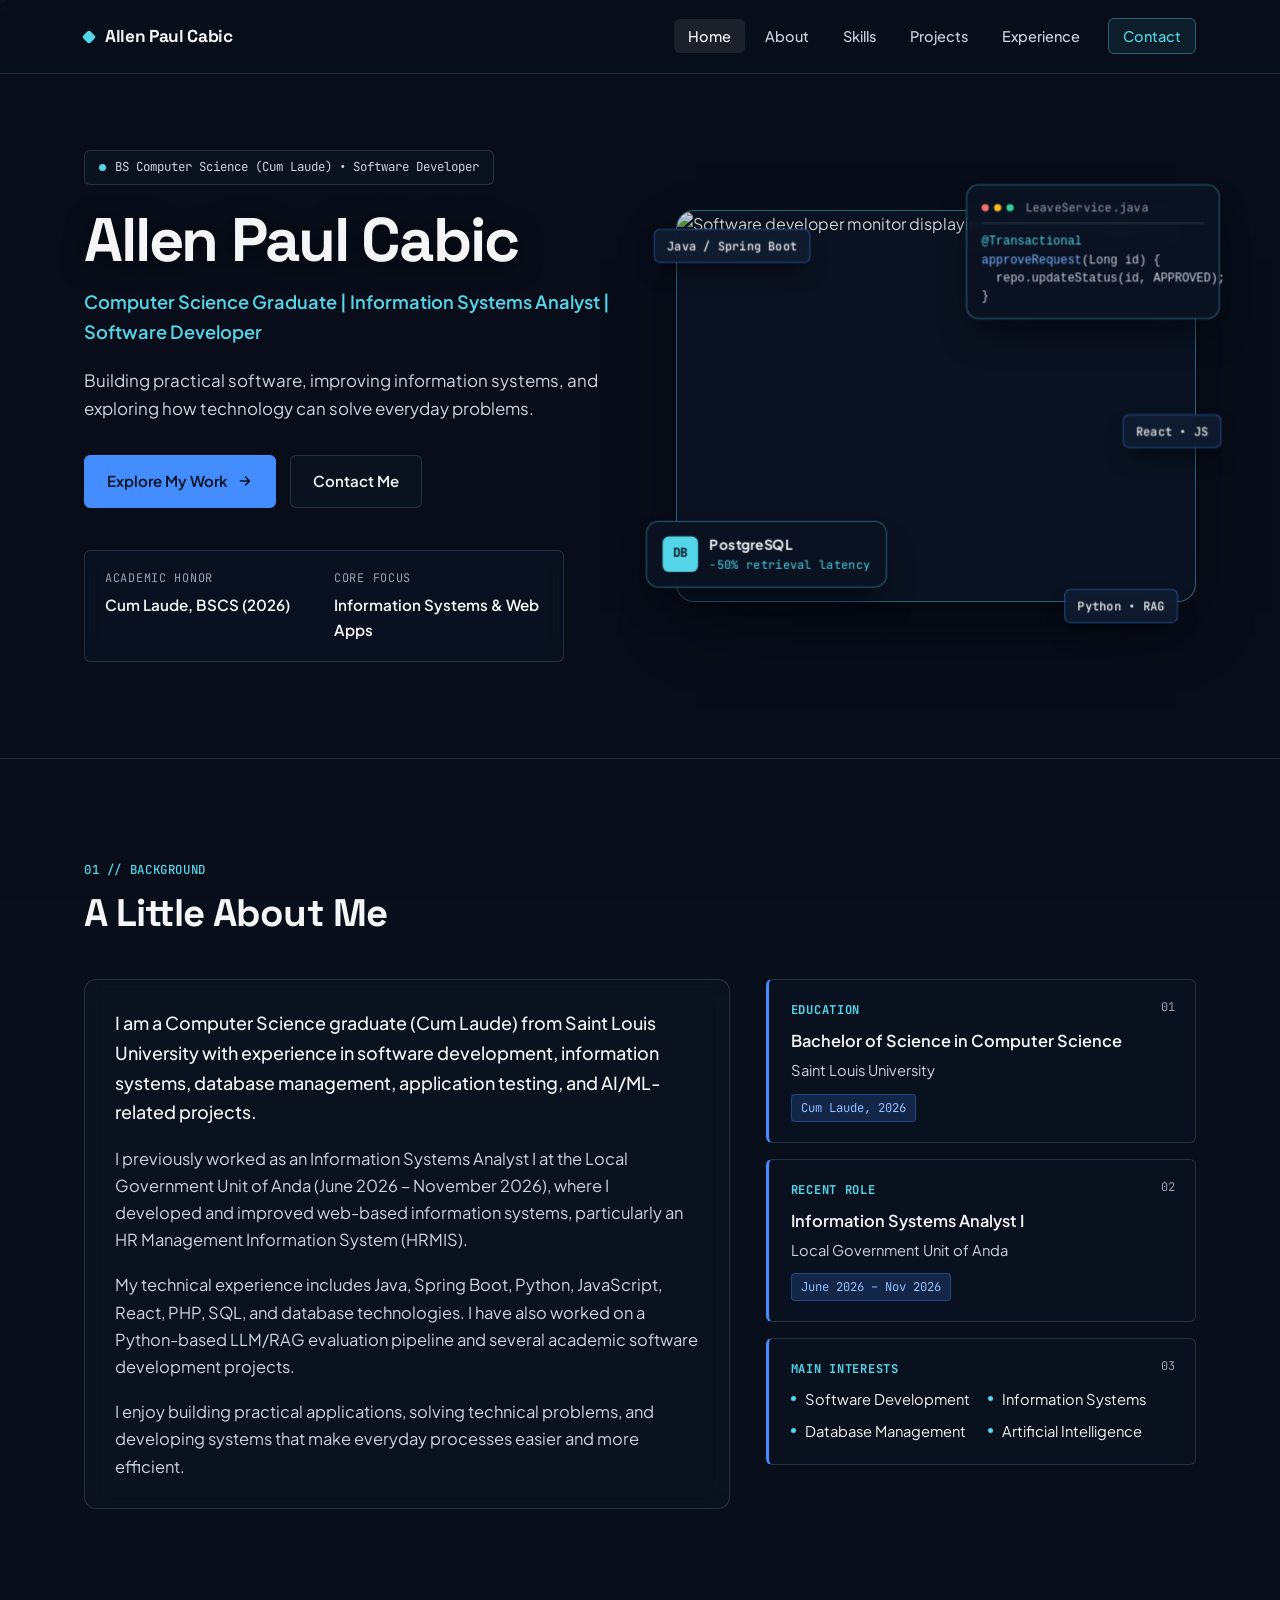
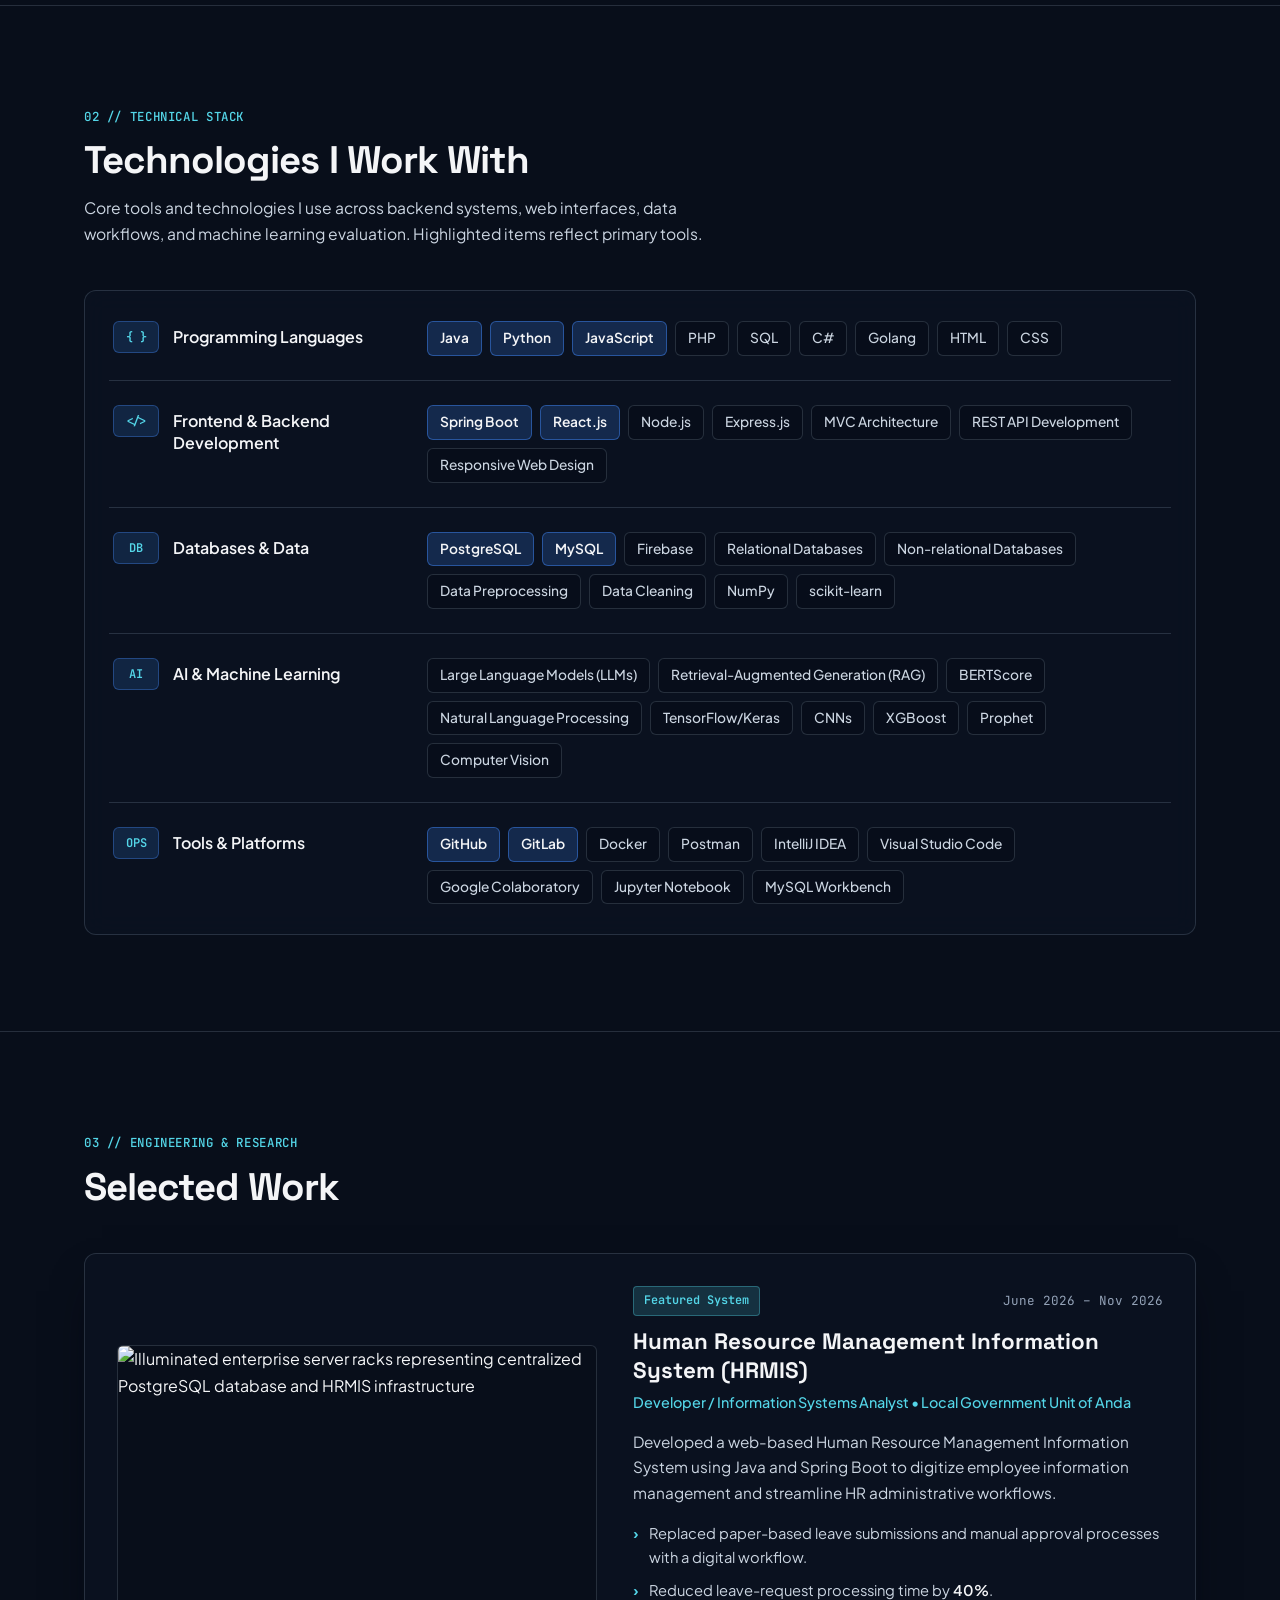
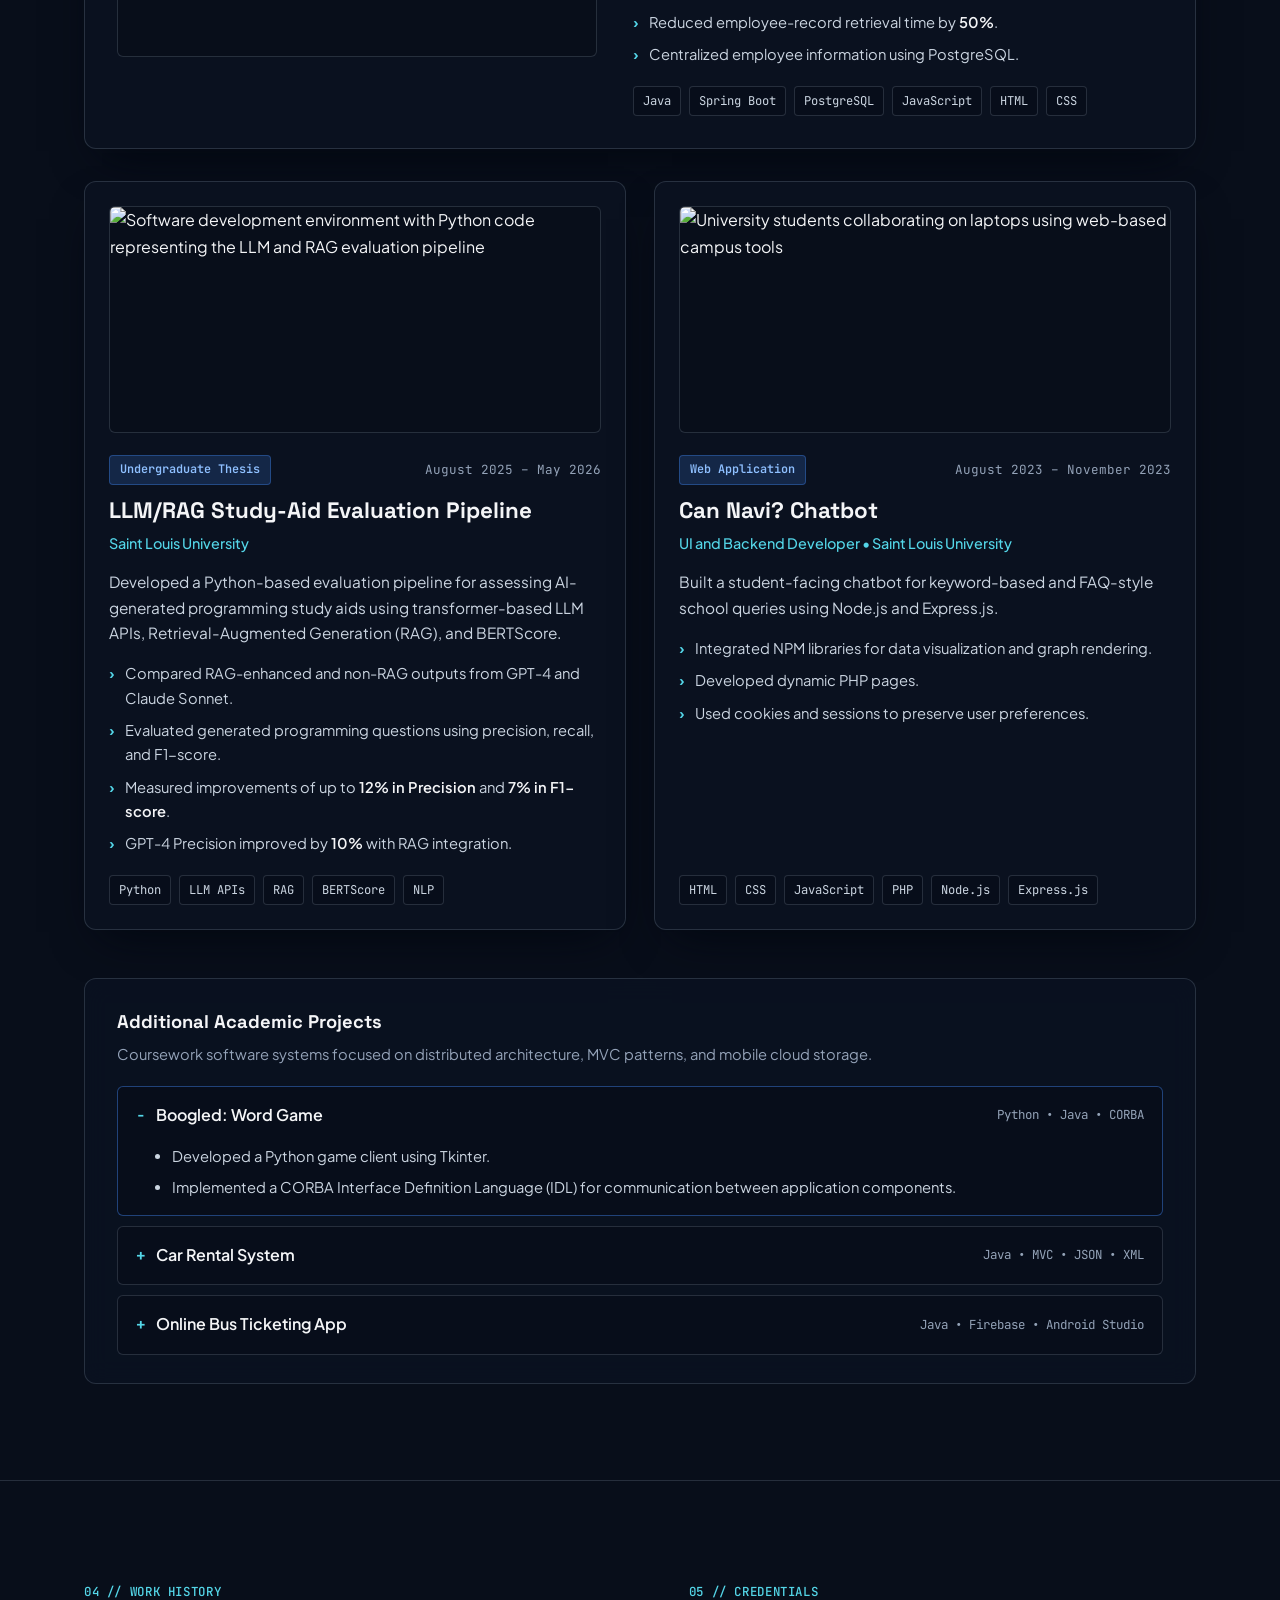
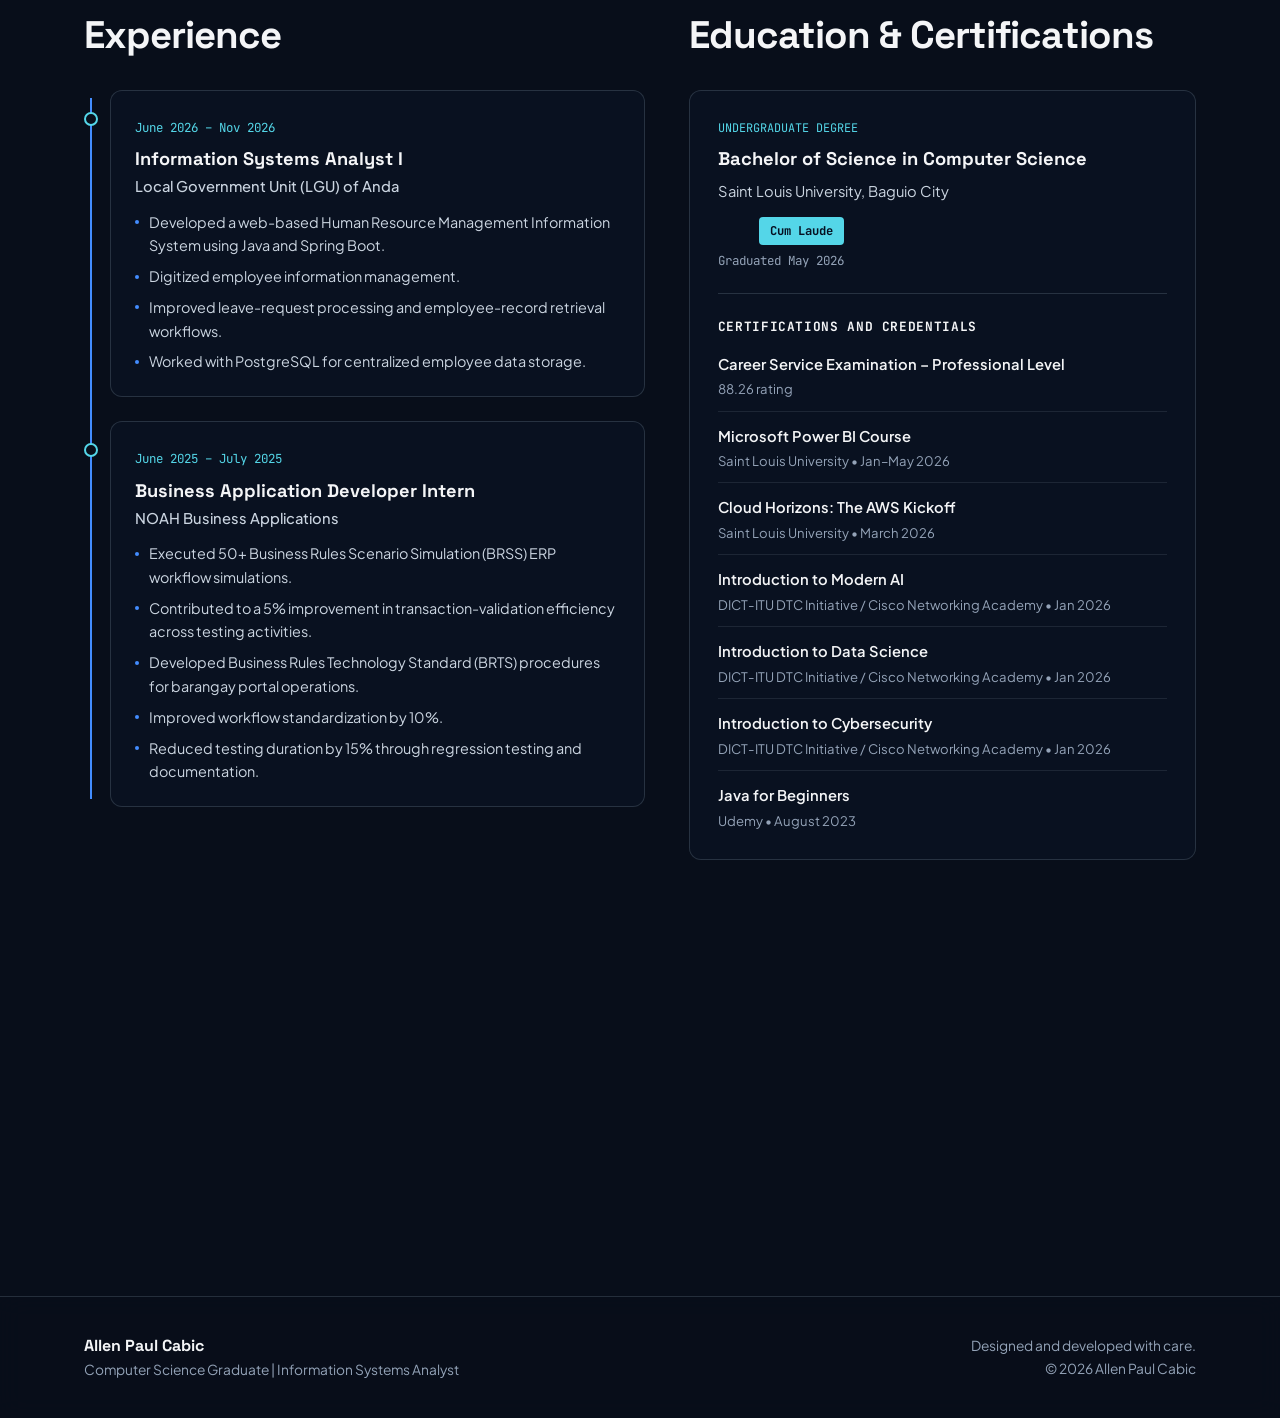
==== commit fcb16ad0: "Add files via upload" ====
--- a/index.html
+++ b/index.html
@@ -16,7 +16,7 @@
     href="https://fonts.googleapis.com/css2?family=JetBrains+Mono:wght@400;500&family=Plus+Jakarta+Sans:wght@400;500;600;700&family=Space+Grotesk:wght@600;700&display=swap"
     rel="stylesheet"
   />
-  <link rel="stylesheet" href="css/style.css" />
+  <link rel="stylesheet" href="css/style.css?v=5" />
 </head>
 <body>
   <a class="skip-link" href="#main-content">Skip to main content</a>
@@ -665,6 +665,6 @@
     </div>
   </footer>
 
-  <script src="js/script.js"></script>
+  <script src="js/script.js?v=5"></script>
 </body>
 </html>
--- a/css/style.css
+++ b/css/style.css
@@ -118,7 +118,6 @@
   transform: scale(1.02);
 }
 
-/* Subtle uniform dark tint so the real photograph stays clearly visible while keeping text crisp */
 .bg-photo-scrim {
   position: absolute;
   inset: 0;
@@ -805,28 +804,34 @@
 
 .skill-row-label {
   display: flex;
+  align-items: flex-start;
+  gap: 14px;
+}
+
+.skill-code {
+  display: inline-flex;
   align-items: center;
-  gap: 12px;
-}
-
-.skill-code {
-  display: inline-grid;
-  place-items: center;
-  min-width: 36px;
-  height: 30px;
-  padding: 0 8px;
-  border-radius: 5px;
+  justify-content: center;
+  flex-shrink: 0;
+  width: 46px;
+  height: 32px;
+  padding: 0;
+  border-radius: 6px;
   background: rgba(67, 141, 255, 0.16);
   border: 1px solid rgba(67, 141, 255, 0.34);
   font-family: var(--font-mono);
   font-size: 0.75rem;
   font-weight: 600;
+  line-height: 1;
+  white-space: nowrap;
   color: var(--accent-cyan);
 }
 
 .skill-row-label h3 {
   font-size: 1rem;
   font-weight: 600;
+  line-height: 1.35;
+  padding-top: 5px;
   color: var(--text-primary);
 }
 
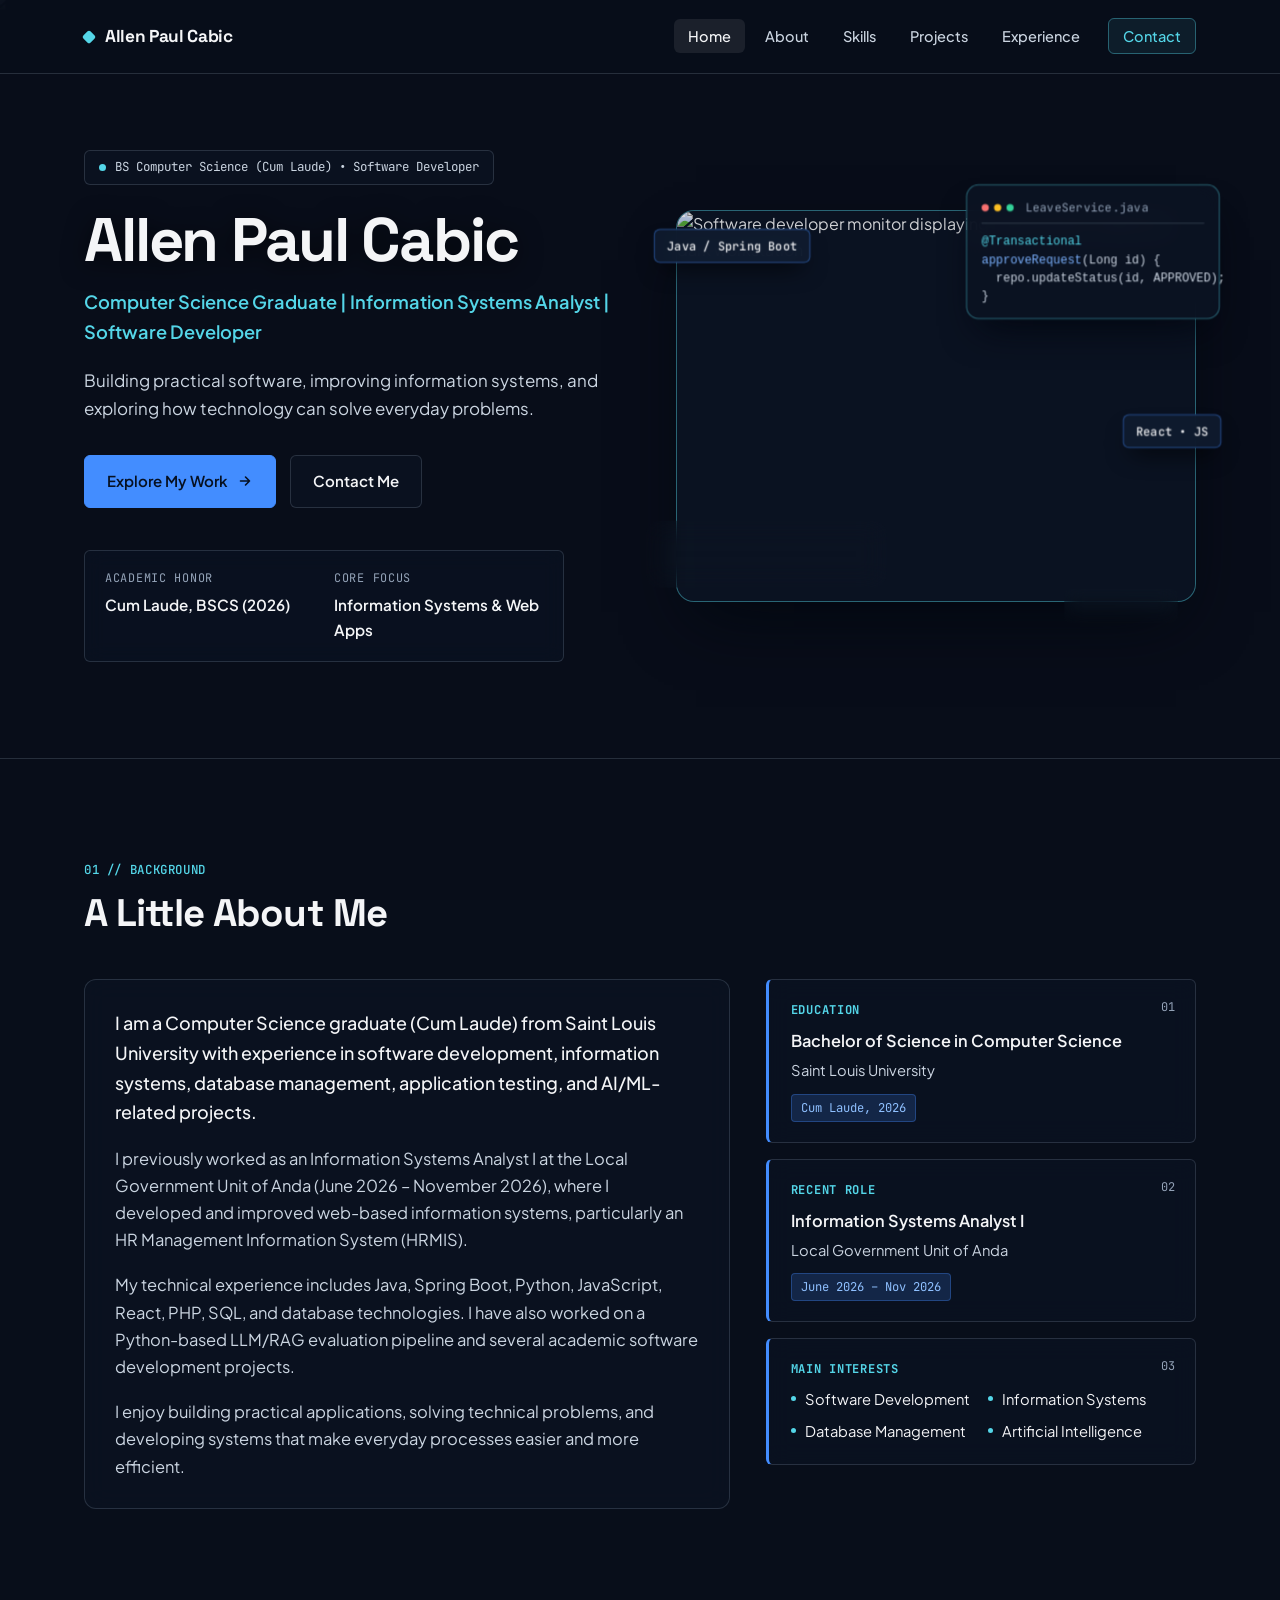
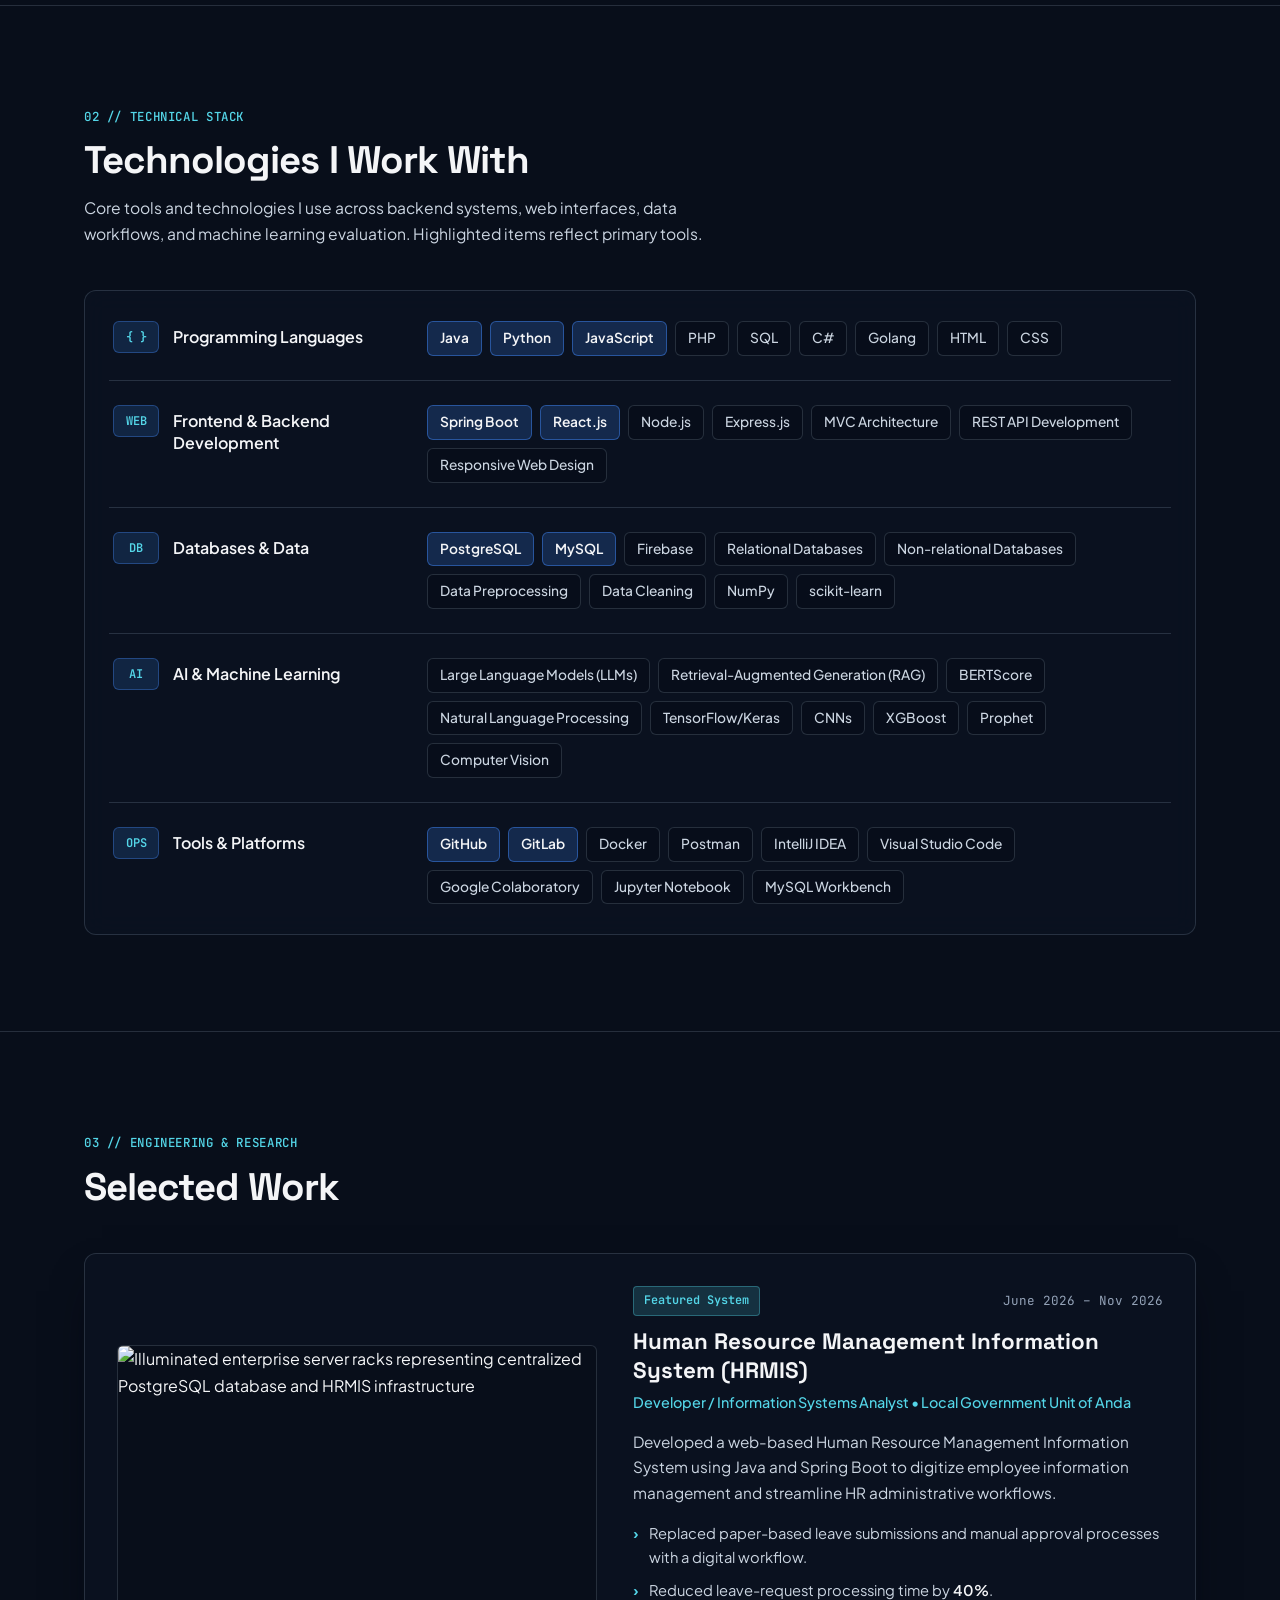
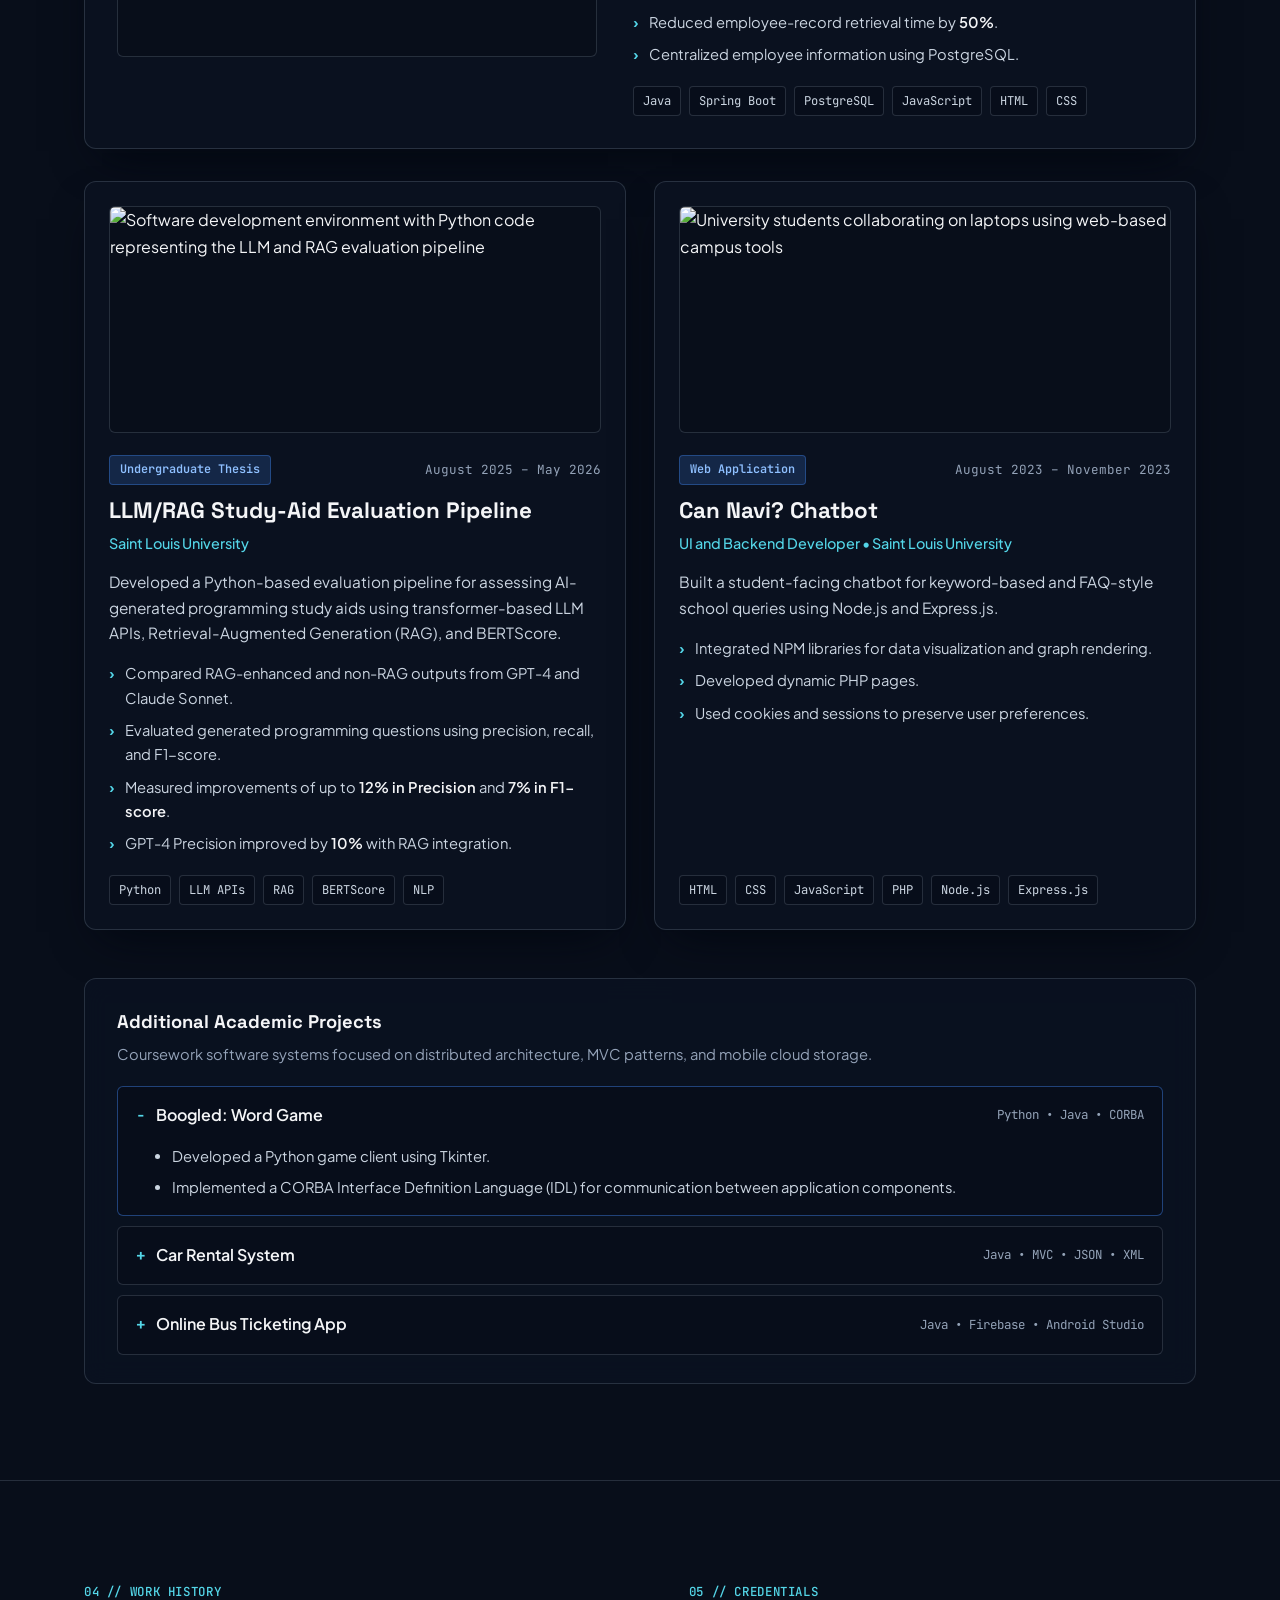
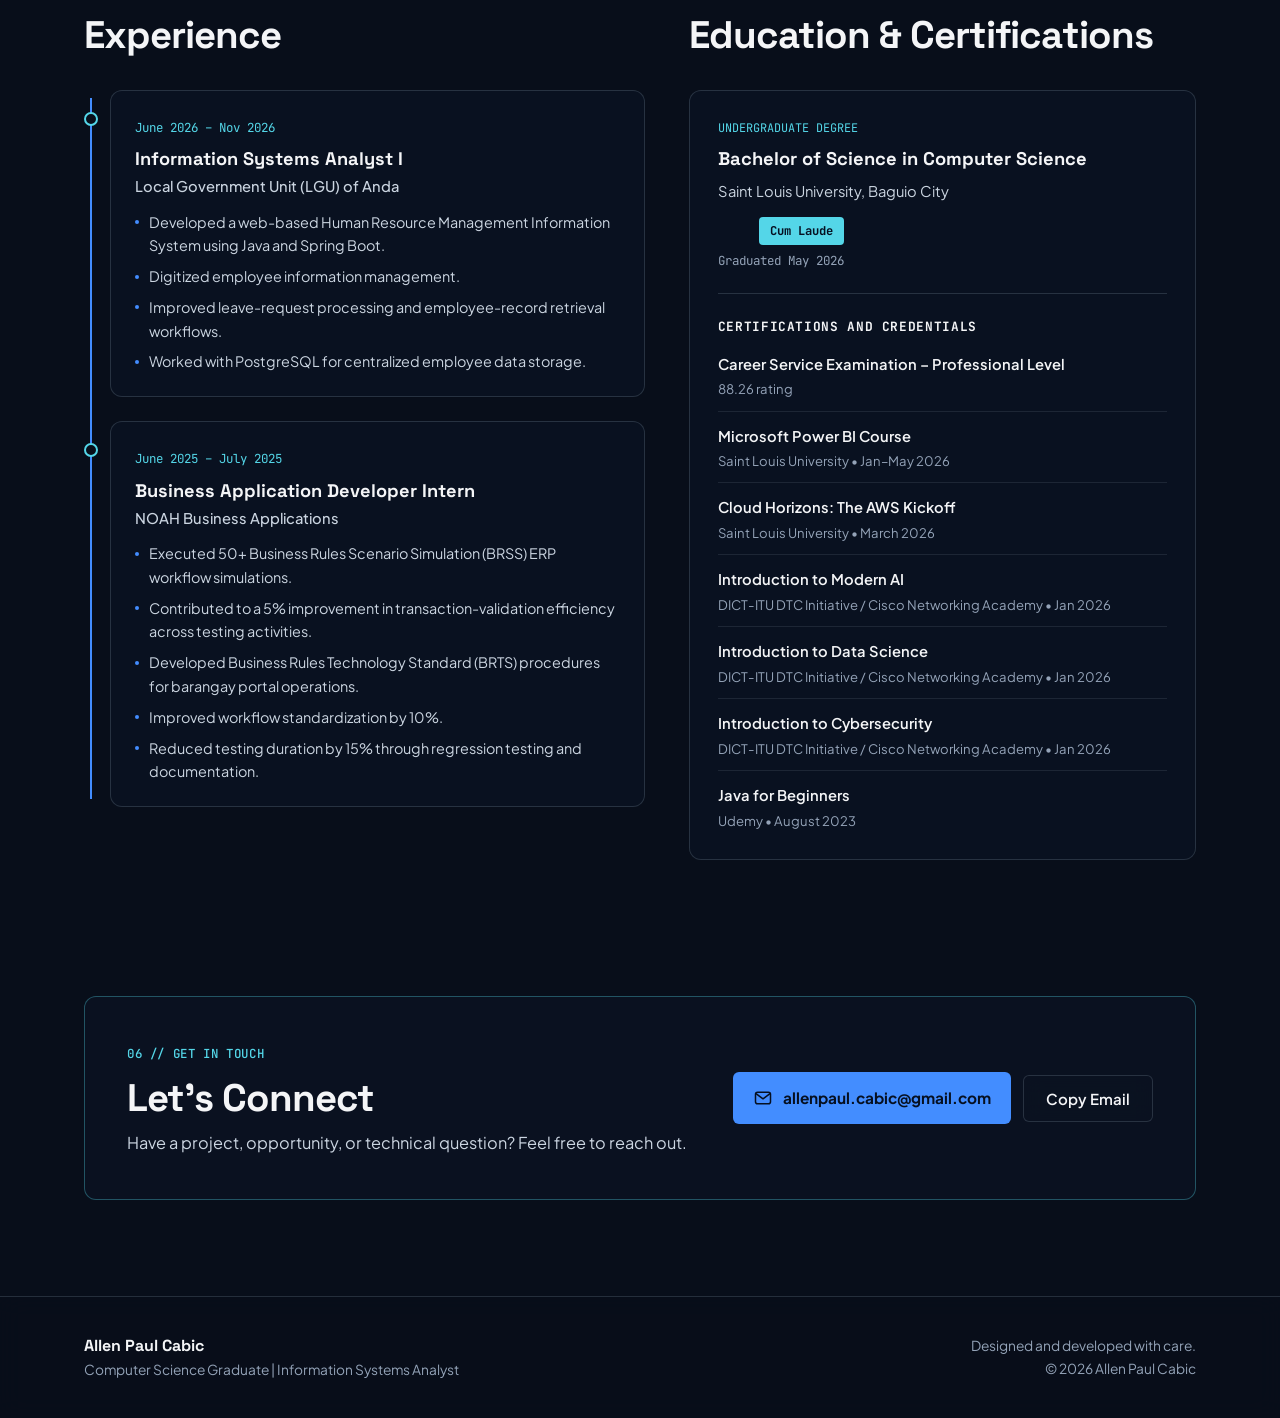
==== commit 8c2687e1: "Add files via upload" ====
--- a/index.html
+++ b/index.html
@@ -16,7 +16,7 @@
     href="https://fonts.googleapis.com/css2?family=JetBrains+Mono:wght@400;500&family=Plus+Jakarta+Sans:wght@400;500;600;700&family=Space+Grotesk:wght@600;700&display=swap"
     rel="stylesheet"
   />
-  <link rel="stylesheet" href="css/style.css?v=5" />
+  <link rel="stylesheet" href="css/style.css?v=6" />
 </head>
 <body>
   <a class="skip-link" href="#main-content">Skip to main content</a>
@@ -242,7 +242,7 @@
           <!-- Category 2 -->
           <div class="skill-row">
             <div class="skill-row-label">
-              <span class="skill-code" aria-hidden="true">&lt;/&gt;</span>
+              <span class="skill-code" aria-hidden="true">WEB</span>
               <h3>Frontend &amp; Backend Development</h3>
             </div>
             <ul class="skill-tags">
@@ -665,6 +665,6 @@
     </div>
   </footer>
 
-  <script src="js/script.js?v=5"></script>
+  <script src="js/script.js?v=6"></script>
 </body>
 </html>
--- a/css/style.css
+++ b/css/style.css
@@ -809,7 +809,7 @@
 }
 
 .skill-code {
-  display: inline-flex;
+  display: flex;
   align-items: center;
   justify-content: center;
   flex-shrink: 0;
@@ -823,6 +823,7 @@
   font-size: 0.75rem;
   font-weight: 600;
   line-height: 1;
+  text-align: center;
   white-space: nowrap;
   color: var(--accent-cyan);
 }
